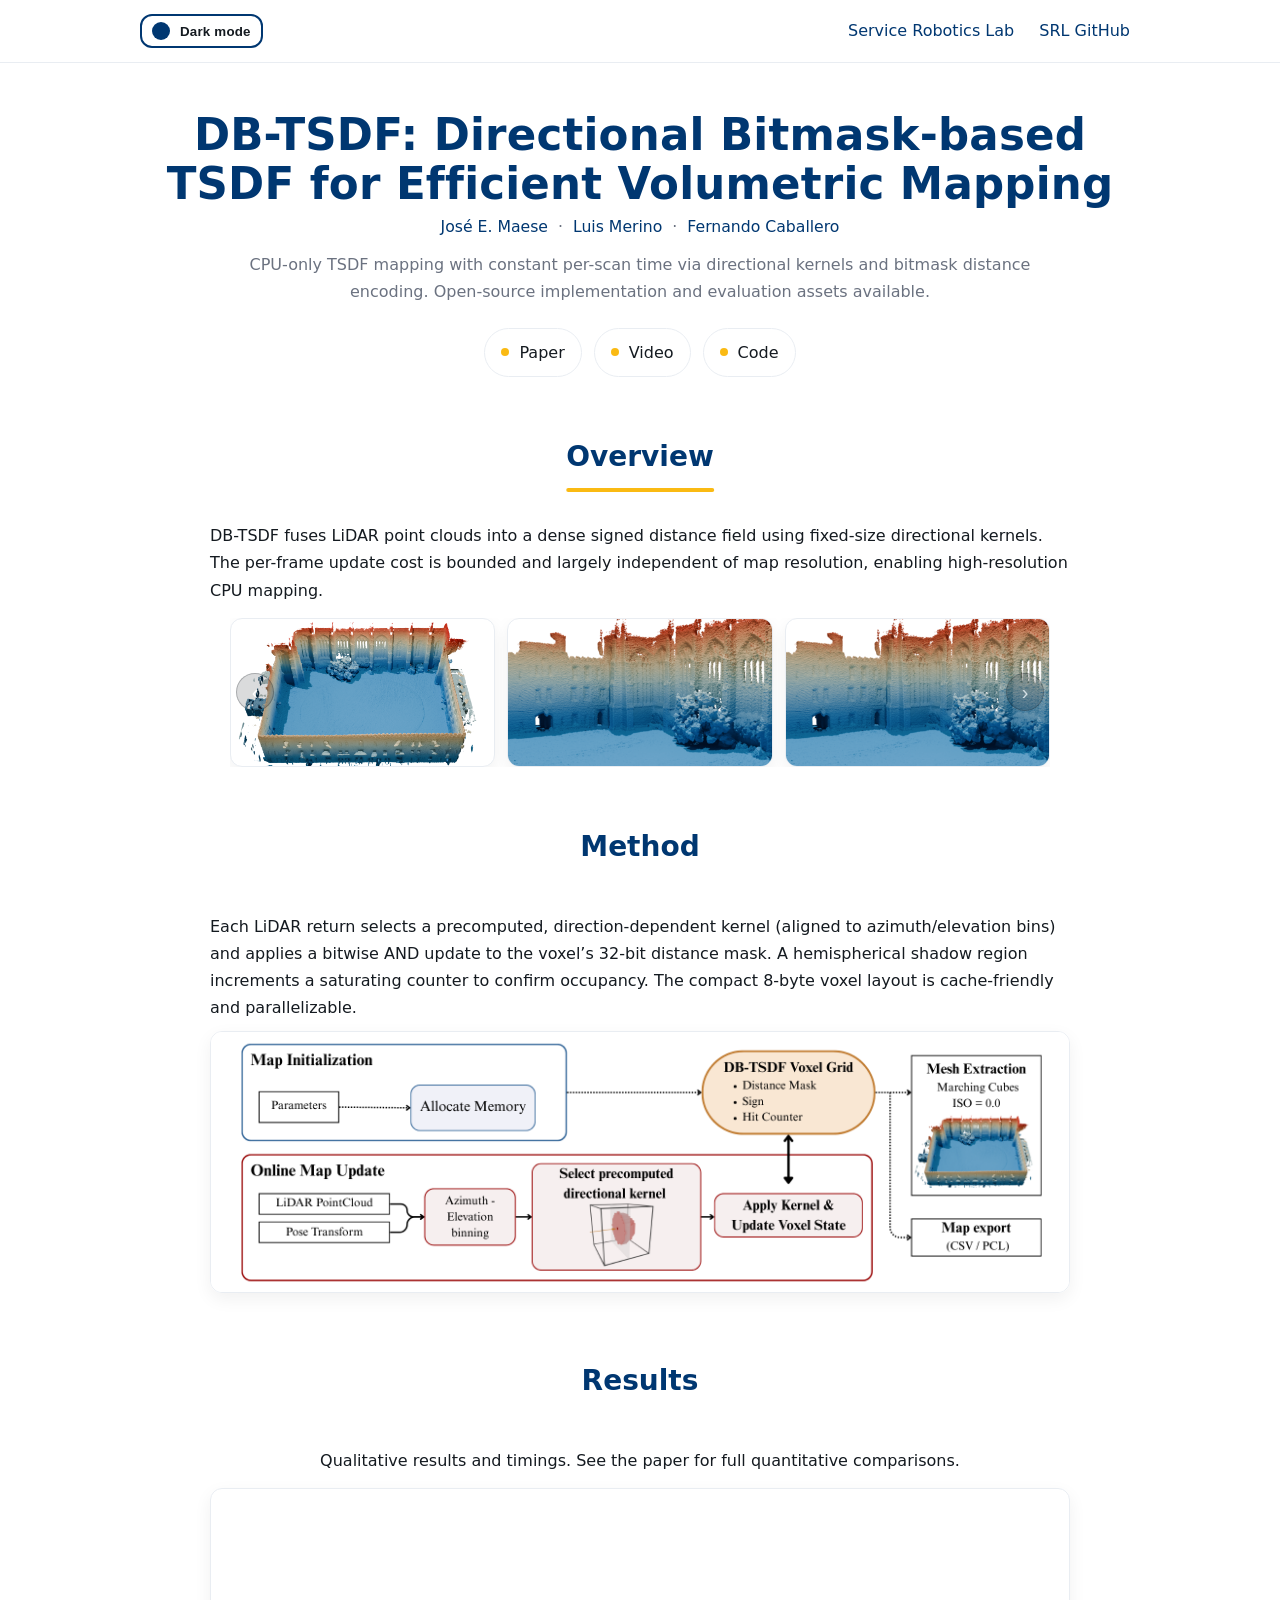
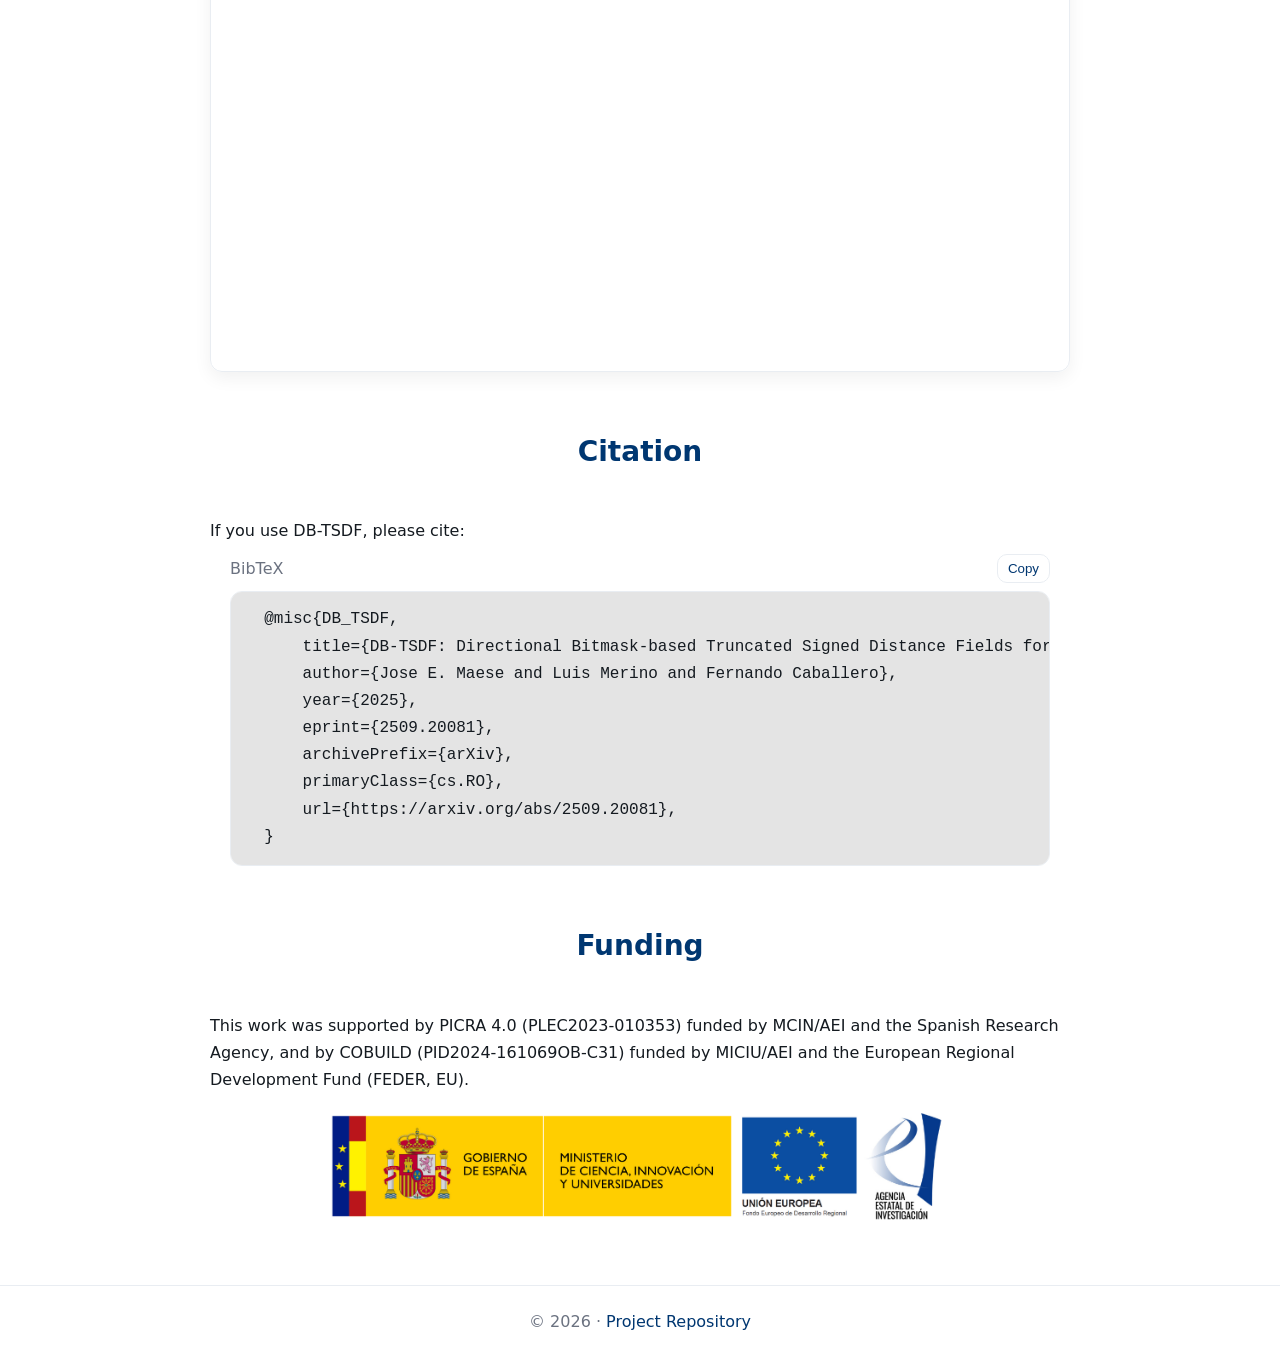
==== docs/index.html @ 7062aa35 "Add DB-TSDF project page" ====
<!DOCTYPE html>
<html lang="en">
<head>
<meta charset="UTF-8" />
<meta name="viewport" content="width=device-width, initial-scale=1" />
<title>DB-TSDF · Directional Bitmask TSDF</title>

<meta name="description" content="DB-TSDF: Directional Bitmask-based Truncated Signed Distance Fields for efficient volumetric mapping on CPU." />
<meta property="og:title" content="DB-TSDF · Directional Bitmask TSDF" />
<meta property="og:description" content="Efficient CPU volumetric mapping with constant per-scan time and state-of-the-art reconstruction quality." />
<meta property="og:type" content="website" />
<meta name="color-scheme" content="light dark" />

<style>
/* ===== Brand palette (Universidad Pablo de Olavide) ===== */
:root{
  --bg:#ffffff; --fg:#141a20; --muted:#6b7280;
  --brand:#003771;           /* blue */
  --accent:#faba13;          /* yellow */
  --ruler:#faba13;           /* light mode: ruler = yellow */
  --ruler-dark:#77b1ff;      /* dark mode: ruler = light blue */
  --authors-dark:#ffe58a;    /* dark mode: lighter yellow for authors */
  --border:#e9edf2; --shadow:0 6px 18px rgba(0,0,0,.06);
  --link:var(--brand); --link-hover:var(--accent);
  --content-max: 1040px;
}

/* Auto dark if no manual override */
@media (prefers-color-scheme: dark){
  :root:not([data-theme]){
    --bg:#0b0f14; --fg:#e6edf3; --muted:#9aa4b2;
    --border:#263142; --shadow:0 6px 18px rgba(0,0,0,.35);
    --link:#77b1ff; --link-hover:var(--accent);
    --ruler: var(--ruler-dark); /* invert: ruler becomes blue */
  }
  :root:not([data-theme]) .hero h1,
  :root:not([data-theme]) .section h2{ color: var(--accent); } /* titles yellow */
  :root:not([data-theme]) .authors{ color: var(--authors-dark); } /* authors lighter yellow */
}

/* Manual overrides force dark */
:root[data-theme="dark"]{
  --bg:#0b0f14; --fg:#e6edf3; --muted:#9aa4b2;
  --border:#263142; --shadow:0 6px 18px rgba(0,0,0,.35);
  --link:#77b1ff; --link-hover:var(--accent);
  --ruler: var(--ruler-dark);
}
:root[data-theme="dark"] .hero h1,
:root[data-theme="dark"] .section h2{ color: var(--accent); } /* titles yellow */
:root[data-theme="dark"] .authors{ color: var(--authors-dark); } /* authors lighter yellow */

html,body,.site-header,.btn,.footer,.nav a{
  transition: background-color .28s ease, color .28s ease, border-color .28s ease, box-shadow .28s ease;
}

*{box-sizing:border-box}
html,body{height:100%}
body{
  margin:0;
  font:16px/1.7 ui-sans-serif,system-ui,-apple-system,"Segoe UI",Roboto,Ubuntu,"Helvetica Neue",Arial,"Noto Sans";
  background:var(--bg); color:var(--fg);
}

/* ===== Header / Nav ===== */
.site-header{
  position:sticky; top:0; z-index:50;
  background:color-mix(in oklab, var(--bg) 85%, transparent);
  border-bottom:1px solid var(--border);
  backdrop-filter:saturate(150%) blur(6px);
}
.nav{
  max-width:var(--content-max); margin:0 auto; padding:14px 20px;
  display:flex; align-items:center; justify-content:space-between; gap:12px;
}
.brand.toggle{
  display:flex; align-items:center; gap:10px;
  color:var(--fg); cursor:pointer; user-select:none;
  padding:6px 10px; border-radius:12px;
  background:#fff; border:2px solid var(--brand);
}
.brand.toggle .logo{ width:18px; height:18px; border-radius:50%; background:var(--brand); }
.brand.toggle .title{ font-weight:700; letter-spacing:.2px; }
:root[data-theme="dark"] .brand.toggle{ background:#000; border-color:var(--accent); color:#fff; }
:root[data-theme="dark"] .brand.toggle .logo{ background:var(--accent); }
@media (prefers-color-scheme: dark){
  :root:not([data-theme]) .brand.toggle{ background:#000; border-color:var(--accent); color:#fff; }
  :root:not([data-theme]) .brand.toggle .logo{ background:var(--accent); }
}
.nav a{
  color:var(--link); text-decoration:none; padding:8px 10px; border-radius:10px;
  text-underline-offset:3px;
}
.nav a:hover{ background:rgba(0,55,113,.06); color:var(--link-hover); }

/* ===== Hero ===== */
.hero{
  max-width:var(--content-max); margin:48px auto 8px; padding:0 20px; text-align:center;
}
.hero h1{
  margin:6px 0 6px; font-size:clamp(28px,3.4vw,44px);
  line-height:1.12; letter-spacing:.2px; color:var(--brand);
}
.authors{
  margin:0 auto 10px; color:var(--muted); font-size:0.98rem;
  display:flex; gap:10px; justify-content:center; flex-wrap:wrap;
}
.authors a {
  color: var(--link);
  text-decoration: none;
}
/* Ensure authors go yellow in dark (even as links) */
:root[data-theme="dark"] .authors a { color: var(--authors-dark) !important; }
@media (prefers-color-scheme: dark) {
  :root:not([data-theme]) .authors a { color: var(--authors-dark) !important; }
}
.authors a:hover{ color:var(--link-hover); text-decoration:underline; }

.hero .lead{ color:var(--muted); margin:10px auto 0; max-width:820px; }

/* Quick external links */
.quick-links{
  margin-top:22px; display:flex; flex-wrap:wrap; gap:12px;
  justify-content:center; align-items:center;
}
.btn{
  display:inline-flex; align-items:center; gap:10px;
  border:1px solid var(--border); color:var(--fg); text-decoration:none;
  padding:10px 16px; border-radius:999px; background:transparent;
}
.btn:hover{ transform:translateY(-1px); box-shadow:0 10px 24px rgba(0,0,0,.10); border-color:rgba(0,55,113,.25); }
.btn .dot{ width:8px; height:8px; border-radius:50%; background:var(--accent); }

/* ===== Sections / Wide dynamic ruler ===== */
.section{ max-width:var(--content-max); margin:56px auto; }
.section header{ text-align:center; margin-bottom:18px; }
.section h2{
  --underline:0%;
  font-size:clamp(20px,2.2vw,28px); margin:0 0 24px; color:var(--brand);
  position:relative; display:inline-block;
}
.section h2::after{
  content:""; position:absolute; left:50%; transform:translateX(-50%);
  bottom:-12px; height:4px; width:var(--underline);
  max-width:50vw;                 /* grow up to 50% page width */
  background:var(--ruler);        /* switches with theme */
  border-radius:4px; transition:width .7s ease;
}
.section.in-view h2{ --underline:100%; }

/* Clean content */
.section .content{ margin:0 auto; max-width:900px; color:var(--fg); padding:0 20px; }
.section p{ margin:0 0 10px 0; }

/* ===== Auto-advancing gallery with arrows ===== */
.gallery{ --gap:12px; max-width:900px; margin:14px auto 0; padding:0 20px; }
.gallery-viewport{ overflow:hidden; position:relative; width:100%; }
.gallery-track{ display:flex; gap:var(--gap); will-change:transform; }
.gallery-item{
  flex:0 0 calc((100% - 2*var(--gap)) / 3);
  border:1px solid var(--border);
  border-radius:12px;
  overflow:hidden;
  box-shadow:var(--shadow);
  background:var(--bg);
  aspect-ratio: 16/9; 
}
.gallery-item img{
  width:100%;
  height:100%;
  display:block;
  object-fit:cover;    
}

/* Arrows */
.gallery-arrow{
  position:absolute; top:50%; transform:translateY(-50%);
  width:38px; height:38px; border-radius:50%;
  display:grid; place-items:center; font-size:20px;
  color:#fff; border:1px solid color-mix(in oklab, var(--fg) 40%, transparent);
  background: color-mix(in oklab, var(--fg) 22%, transparent);
  cursor:pointer; user-select:none; opacity:.7;
}
.gallery-arrow:hover{ opacity:1; }
.gallery-arrow.left{ left:6px; }
.gallery-arrow.right{ right:6px; }

/* Video embed */
.video{
  position:relative; width:100%; max-width:900px; margin:14px auto 0;
  aspect-ratio:16/9; border-radius:12px; overflow:hidden; box-shadow:var(--shadow);
  border:1px solid var(--border);
}
.video iframe{ position:absolute; inset:0; width:100%; height:100%; border:0; }

/* Two-column layout (optional) */
.grid{ display:grid; gap:16px; grid-template-columns:repeat(12,1fr); padding:0 20px; }
@media(min-width:860px){ .span-6{ grid-column:span 6; } }
.block{ grid-column:span 12; }
.block h3{ margin:.2rem 0 .4rem; font-size:1.05rem; color:var(--brand); }

/* Code sample + copy */
pre{ background:color-mix(in oklab, var(--bg) 92%, #000 8%); color:var(--fg);
     border:1px solid var(--border); border-radius:12px; padding:14px; overflow:auto; margin:8px 20px 0; }
.copy{
  border:1px solid var(--border); background:transparent; color:var(--link);
  border-radius:10px; padding:6px 10px; cursor:pointer;
}
.copy:hover{ background: rgba(250,186,19,.12); color: var(--brand); }

/* Funding logos row */
.funders{
  display:flex; gap:18px; flex-wrap:wrap; justify-content:center; align-items:center;
  padding: 6px 20px 0;
}
.funders img{
  max-height:120px;      
  height:auto;         
  object-fit:contain;
}
:root[data-theme="dark"] .funders img{
  filter: brightness(0.95) contrast(1.05);
}

/* Footer */
.footer{
  margin-top:56px; padding:22px 20px; border-top:1px solid var(--border);
  color:var(--muted); text-align:center;
}
.footer a{ color:var(--link); text-decoration:none; }
.footer a:hover{ color:var(--link-hover); text-decoration:underline; }

/* Links */
a{ color:var(--link); } a:hover{ color:var(--link-hover); }
</style>
</head>
<body>

<header class="site-header">
  <nav class="nav">
    <!-- Theme toggle -->
    <button class="brand toggle" id="theme-switch" type="button" title="Toggle theme">
      <span class="logo" aria-hidden="true"></span>
      <span class="title" id="theme-label">Dark mode</span>
    </button>
    <div>
      <a href="https://robotics.upo.es/" target="_blank" rel="noopener">Service Robotics Lab</a>
      <a href="https://github.com/robotics-upo" target="_blank" rel="noopener">SRL GitHub</a>
    </div>
  </nav>
</header>

<main>
  <!-- ===== Hero ===== -->
  <section class="hero" id="overview">
    <h1>DB-TSDF: Directional Bitmask-based TSDF for Efficient Volumetric Mapping</h1>

    <!-- Authors under title -->
    <div class="authors">
      <a href="https://scholar.google.com/citations?user=_csNaiYAAAAJ" target="_blank" rel="noopener">José E. Maese</a>
      <span>·</span>
      <a href="https://scholar.google.com/citations?user=BNdMkI8AAAAJ" target="_blank" rel="noopener">Luis Merino</a>
      <span>·</span>
      <a href="https://scholar.google.es/citations?user=nb2teTwAAAAJ&hl=es" target="_blank" rel="noopener">Fernando Caballero</a>
    </div>

    <p class="lead">
      CPU-only TSDF mapping with constant per-scan time via directional kernels and bitmask distance encoding.
      Open-source implementation and evaluation assets available.
    </p>

    <!-- External quick links -->
    <div class="quick-links">
      <a class="btn" href="https://arxiv.org/abs/2509.20081" target="_blank" rel="noopener">
        <span class="dot"></span>Paper
      </a>
      <a class="btn" href="https://www.youtube.com/watch?v=P4Hx4bD1OmM" target="_blank" rel="noopener">
        <span class="dot"></span>Video
      </a>
      <a class="btn" href="https://github.com/robotics-upo/DB-TSDF" target="_blank" rel="noopener">
        <span class="dot"></span>Code
      </a>
    </div>
  </section>

  <!-- ===== Overview / Example Gallery ===== -->
  <section class="section" id="overview-gallery">
    <header><h2>Overview</h2></header>
    <div class="content">
      <p>DB-TSDF fuses LiDAR point clouds into a dense signed distance field using fixed-size directional kernels. The per-frame update cost is bounded and largely independent of map resolution, enabling high-resolution CPU mapping.</p>

      <div class="gallery">
        <div class="gallery-viewport" id="g-viewport">
          <div class="gallery-track" id="g-track">
            <!-- 3 visible -->
            <div class="gallery-item"><img src="media/college_tittle.png" alt="Reconstruction overview"></div>
            <div class="gallery-item"><img src="media/comparativa_ds_1.png" alt="Directional kernel concept"></div>
            <div class="gallery-item"><img src="media/comparativa_ds_1.png" alt="Mesh close-up"></div>
            <!-- 3 initially hidden -->
            <div class="gallery-item"><img src="media/mai_city_detail2.png" alt="Runtime vs resolution"></div>
            <div class="gallery-item"><img src="media/mai_city_detail3.png" alt="Mai City detail"></div>
            <div class="gallery-item"><img src="media/college_tittle.png" alt="Reconstruction overview"></div>
            <div class="gallery-item"><img src="media/comparativa_ds_1.png" alt="Directional kernel concept"></div>
            <div class="gallery-item"><img src="media/comparativa_ds_1.png" alt="Mesh close-up"></div>
          </div>

          <!-- arrows -->
          <button class="gallery-arrow left"  id="g-prev" aria-label="Previous">‹</button>
          <button class="gallery-arrow right" id="g-next" aria-label="Next">›</button>
        </div>
      </div>
    </div>
  </section>

  <!-- ===== Method Sketch ===== -->
  <section class="section" id="method">
    <header><h2>Method</h2></header>
    <div class="content">
      <p>Each LiDAR return selects a precomputed, direction-dependent kernel (aligned to azimuth/elevation bins) and applies a bitwise AND update to the voxel’s 32-bit distance mask. A hemispherical shadow region increments a saturating counter to confirm occupancy. The compact 8-byte voxel layout is cache-friendly and parallelizable.</p>
      <p style="text-align:center;margin-top:8px;">
        <img src="media/diagram.png" alt="DB-TSDF pipeline" style="max-width:100%;border:1px solid var(--border);border-radius:12px;box-shadow:var(--shadow);" />
      </p>
    </div>
  </section>

  <!-- ===== Results (single embedded video) ===== -->
  <section class="section" id="results">
    <header><h2>Results</h2></header>
    <div class="content" style="text-align:center">
      <p>Qualitative results and timings. See the paper for full quantitative comparisons.</p>
      <div class="video">
        <iframe
          src="https://www.youtube.com/embed/P4Hx4bD1OmM"
          title="DB-TSDF Overview"
          allow="accelerometer; autoplay; clipboard-write; encrypted-media; gyroscope; picture-in-picture; web-share"
          allowfullscreen></iframe>
      </div>
    </div>
  </section>

  <!-- ===== Citation with Copy ===== -->
  <section class="section" id="citation">
    <header><h2>Citation</h2></header>
    <div class="content">
      <p>If you use DB-TSDF, please cite:</p>
      <div class="block-head" style="display:flex;align-items:center;justify-content:space-between;gap:10px;margin:6px 20px 0;">
        <div class="label" style="color:var(--muted);">BibTeX</div>
        <button class="copy" id="copy-cite">Copy</button>
      </div>
<pre id="bibtex">
  @misc{DB_TSDF,
      title={DB-TSDF: Directional Bitmask-based Truncated Signed Distance Fields for Efficient Volumetric Mapping}, 
      author={Jose E. Maese and Luis Merino and Fernando Caballero},
      year={2025},
      eprint={2509.20081},
      archivePrefix={arXiv},
      primaryClass={cs.RO},
      url={https://arxiv.org/abs/2509.20081}, 
  }
</pre>
    </div>
  </section>

  <!-- ===== Funding (logos at the very end) ===== -->
  <section class="section" id="funding">
    <header><h2>Funding</h2></header>
    <div class="content">
      <p>This work was supported by PICRA&nbsp;4.0 (PLEC2023-010353) funded by MCIN/AEI and the Spanish Research Agency, and by COBUILD (PID2024-161069OB-C31) funded by MICIU/AEI and the European Regional Development Fund (FEDER, EU).</p>
      <div class="funders" style="margin-top:10px;">
        <img src="media/fondos_proyectos.png" alt="Logos">
      </div>
    </div>
  </section>
</main>

<footer class="footer">
  © <span id="year"></span> · <a href="https://github.com/robotics-upo/DB-TSDF" target="_blank" rel="noopener">Project Repository</a>
</footer>

<script>
  // Year
  document.getElementById('year').textContent = new Date().getFullYear();

  // Apply saved theme on load and set initial label
  (function(){
    const root = document.documentElement;
    const key  = 'mm-theme';
    const saved = localStorage.getItem(key);
    if (saved === 'light' || saved === 'dark') root.setAttribute('data-theme', saved);
    const label = document.getElementById('theme-label');
    const cur = root.getAttribute('data-theme');
    label.textContent = (cur === 'dark') ? 'Light mode' : 'Dark mode';
  })();

  // Animate section ruler grow/shrink near both top and bottom edges
  (function(){
    const SEGURO_TOP = 0.15, SEGURO_BOTTOM = 0.85;
    const secs = Array.from(document.querySelectorAll('.section'));
    function update(){
      const vh = window.innerHeight || 1;
      secs.forEach(sec=>{
        const h2 = sec.querySelector('h2');
        if(!h2) return;
        const r = h2.getBoundingClientRect();
        const centro = r.top + r.height/2;
        const frac = centro / vh;
        const dentro = frac > SEGURO_TOP && frac < SEGURO_BOTTOM;
        sec.classList.toggle('in-view', dentro);
      });
    }
    update();
    window.addEventListener('scroll', update, {passive:true});
    window.addEventListener('resize', update);
  })();

  // Theme toggle
  (function(){
    const btn = document.getElementById('theme-switch');
    const label = document.getElementById('theme-label');
    const root = document.documentElement;
    const key  = 'mm-theme';
    btn?.addEventListener('click', (e)=>{
      e.preventDefault();
      const cur  = root.getAttribute('data-theme');
      const next = (cur === 'dark') ? 'light' : 'dark';
      root.setAttribute('data-theme', next);
      localStorage.setItem(key, next);
      label.textContent = (next === 'dark') ? 'Light mode' : 'Dark mode';
    });
  })();

  // Auto-advancing gallery with manual arrows
(function(){
  const viewport = document.getElementById('g-viewport');
  const track    = document.getElementById('g-track');
  const prevBtn  = document.getElementById('g-prev');
  const nextBtn  = document.getElementById('g-next');

  let step = 0;

  function getGapPx(){
    const cs = getComputedStyle(track);
    const g  = parseFloat(cs.gap || cs.columnGap || '0');
    return isNaN(g) ? 0 : g;
  }

  function recalc(){
    const first = track.querySelector('.gallery-item');
    if(!first) return;
    const itemWidth = first.getBoundingClientRect().width; // ancho real de UNA tarjeta
    const gapPx     = getGapPx();                           // gap real de flex
    step = itemWidth + gapPx;                               // un solo ítem por salto
  }

  function advance(dir = 1){ // dir>0 = izquierda, dir<0 = derecha
    track.style.transition = 'transform 600ms ease';
    track.style.transform  = `translateX(${dir > 0 ? -step : step}px)`;
    const onEnd = ()=>{
      track.removeEventListener('transitionend', onEnd);
      if(dir > 0){
        track.appendChild(track.firstElementChild); // mueve 1 al final
      }else{
        track.insertBefore(track.lastElementChild, track.firstElementChild); // mueve 1 al principio
      }
      track.style.transition = 'none';
      track.style.transform  = 'translateX(0)';
      void track.offsetWidth; // reflow
    };
    track.addEventListener('transitionend', onEnd);
  }

  // init + resize
  recalc();
  window.addEventListener('resize', recalc);

  // auto: cada 5s hacia la izquierda, 1 item
  let timer = setInterval(()=>advance(1), 5000);

  // controles manuales (izq/dcha) y reinicio del auto
  nextBtn.addEventListener('click', ()=>{ clearInterval(timer); advance(1);  timer = setInterval(()=>advance(1), 5000); });
  prevBtn.addEventListener('click', ()=>{ clearInterval(timer); advance(-1); timer = setInterval(()=>advance(1), 5000); });

  // pausa al pasar el ratón
  viewport.addEventListener('mouseenter', ()=> clearInterval(timer));
  viewport.addEventListener('mouseleave', ()=> { timer = setInterval(()=>advance(1), 5000); });
})();

  // Copy citation
  (function(){
    const btn = document.getElementById('copy-cite');
    const pre = document.getElementById('bibtex');
    btn?.addEventListener('click', async ()=>{
      const text = pre.textContent;
      try{
        await navigator.clipboard.writeText(text);
        const old = btn.textContent;
        btn.textContent = 'Copied';
        setTimeout(()=>btn.textContent=old, 1400);
      }catch(e){
        alert('Clipboard copy failed. Please copy manually.');
      }
    });
  })();
</script>

</body>
</html>
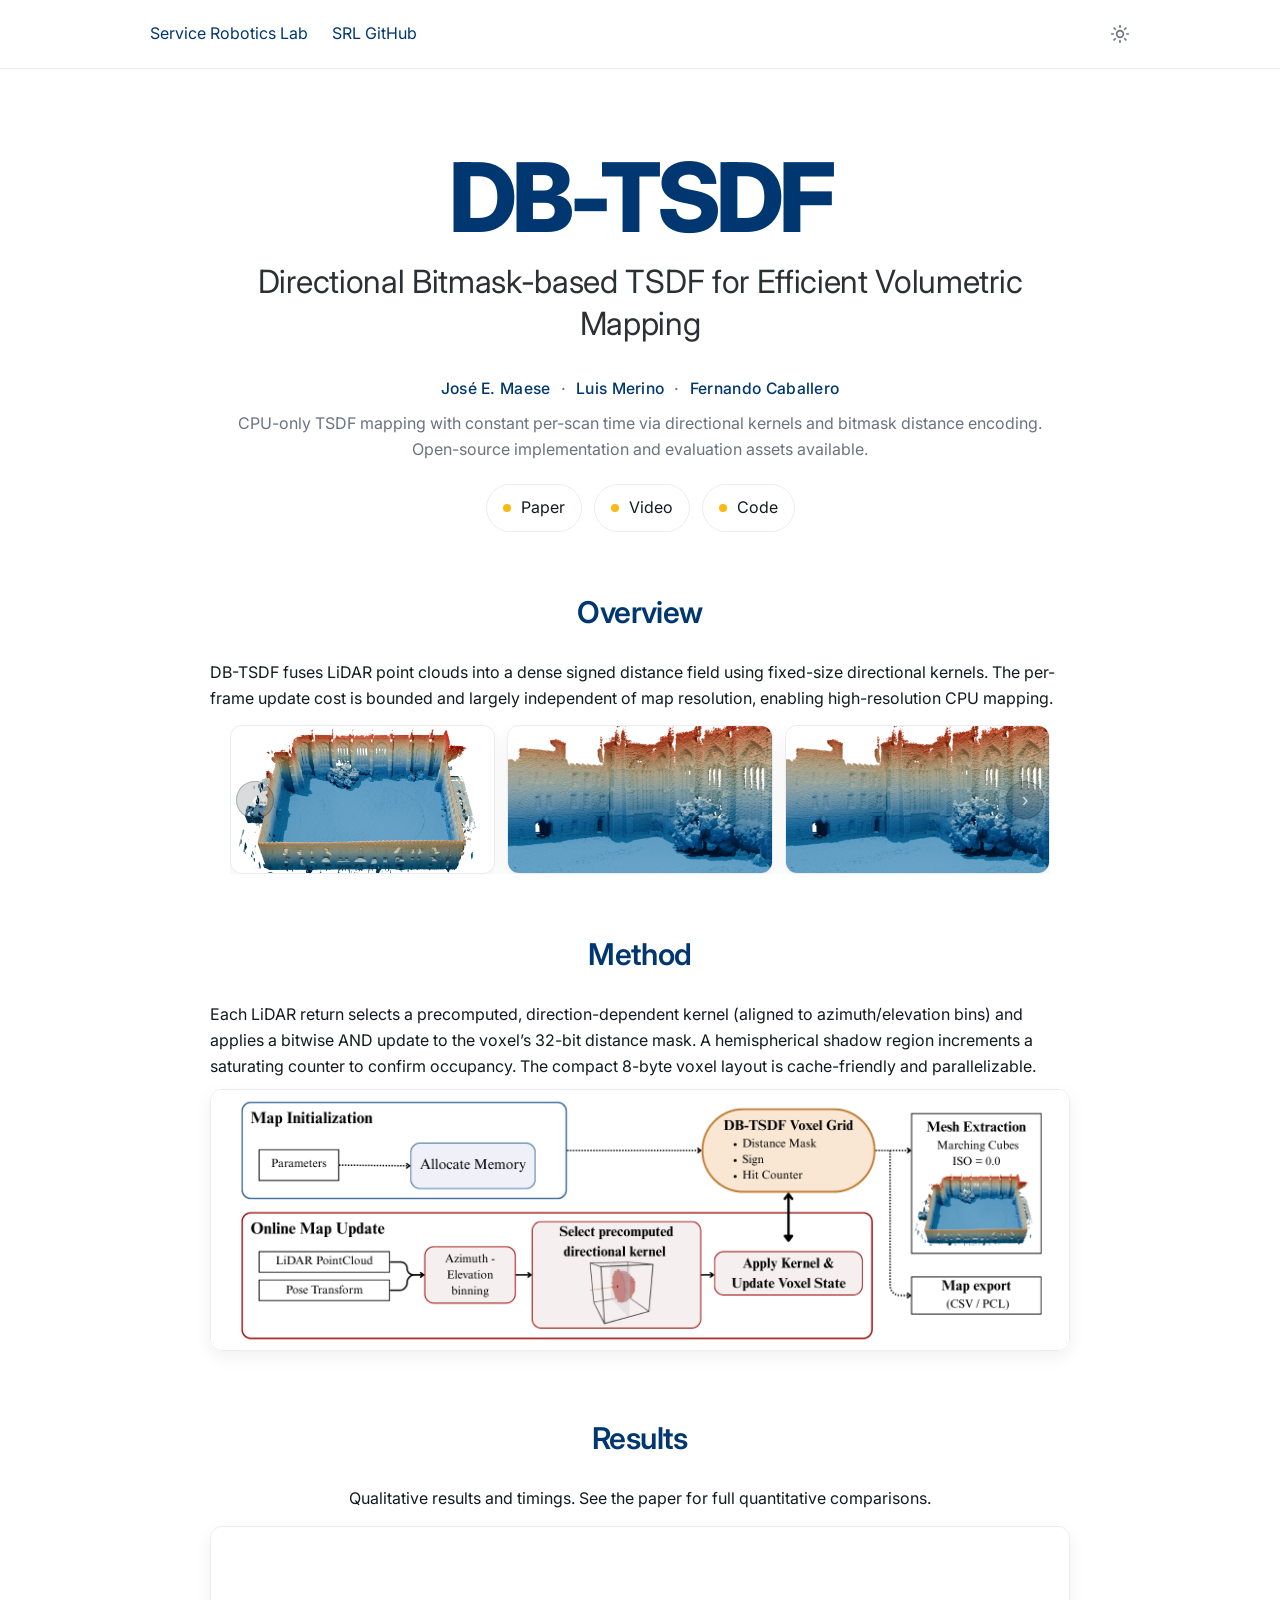
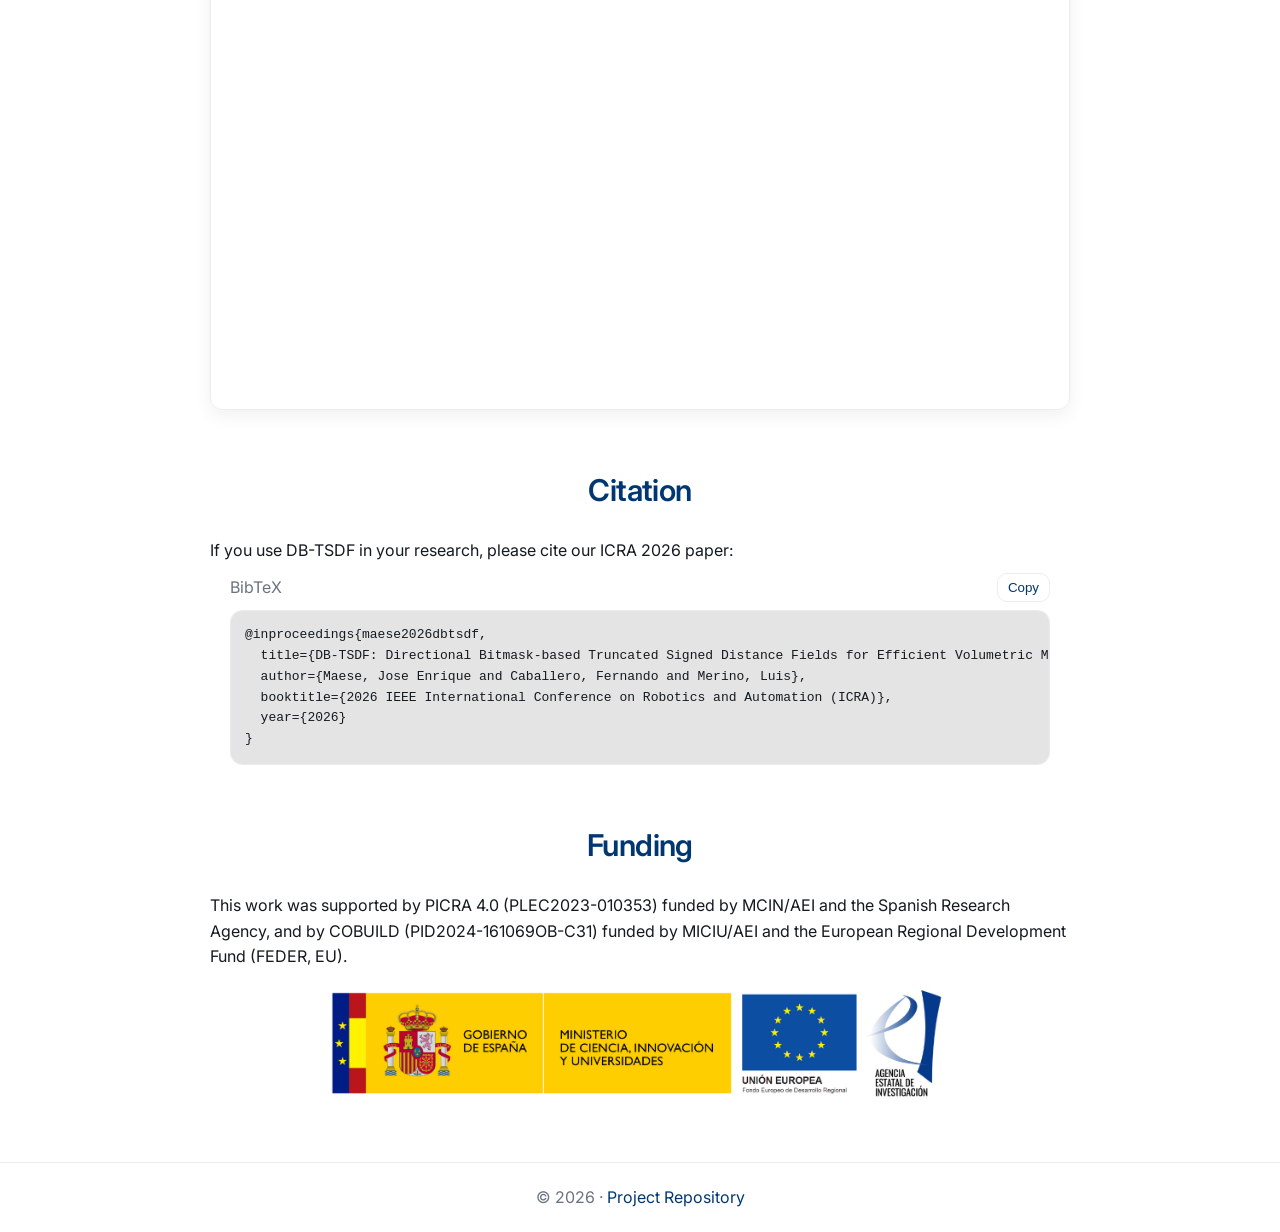
==== commit 1bf10c2b: "Update: GitHub Pages & README" ====
--- a/docs/index.html
+++ b/docs/index.html
@@ -1,506 +1,836 @@
 <!DOCTYPE html>
 <html lang="en">
+
 <head>
-<meta charset="UTF-8" />
-<meta name="viewport" content="width=device-width, initial-scale=1" />
-<title>DB-TSDF · Directional Bitmask TSDF</title>
-
-<meta name="description" content="DB-TSDF: Directional Bitmask-based Truncated Signed Distance Fields for efficient volumetric mapping on CPU." />
-<meta property="og:title" content="DB-TSDF · Directional Bitmask TSDF" />
-<meta property="og:description" content="Efficient CPU volumetric mapping with constant per-scan time and state-of-the-art reconstruction quality." />
-<meta property="og:type" content="website" />
-<meta name="color-scheme" content="light dark" />
-
-<style>
-/* ===== Brand palette (Universidad Pablo de Olavide) ===== */
-:root{
-  --bg:#ffffff; --fg:#141a20; --muted:#6b7280;
-  --brand:#003771;           /* blue */
-  --accent:#faba13;          /* yellow */
-  --ruler:#faba13;           /* light mode: ruler = yellow */
-  --ruler-dark:#77b1ff;      /* dark mode: ruler = light blue */
-  --authors-dark:#ffe58a;    /* dark mode: lighter yellow for authors */
-  --border:#e9edf2; --shadow:0 6px 18px rgba(0,0,0,.06);
-  --link:var(--brand); --link-hover:var(--accent);
-  --content-max: 1040px;
-}
-
-/* Auto dark if no manual override */
-@media (prefers-color-scheme: dark){
-  :root:not([data-theme]){
-    --bg:#0b0f14; --fg:#e6edf3; --muted:#9aa4b2;
-    --border:#263142; --shadow:0 6px 18px rgba(0,0,0,.35);
-    --link:#77b1ff; --link-hover:var(--accent);
-    --ruler: var(--ruler-dark); /* invert: ruler becomes blue */
-  }
-  :root:not([data-theme]) .hero h1,
-  :root:not([data-theme]) .section h2{ color: var(--accent); } /* titles yellow */
-  :root:not([data-theme]) .authors{ color: var(--authors-dark); } /* authors lighter yellow */
-}
-
-/* Manual overrides force dark */
-:root[data-theme="dark"]{
-  --bg:#0b0f14; --fg:#e6edf3; --muted:#9aa4b2;
-  --border:#263142; --shadow:0 6px 18px rgba(0,0,0,.35);
-  --link:#77b1ff; --link-hover:var(--accent);
-  --ruler: var(--ruler-dark);
-}
-:root[data-theme="dark"] .hero h1,
-:root[data-theme="dark"] .section h2{ color: var(--accent); } /* titles yellow */
-:root[data-theme="dark"] .authors{ color: var(--authors-dark); } /* authors lighter yellow */
-
-html,body,.site-header,.btn,.footer,.nav a{
-  transition: background-color .28s ease, color .28s ease, border-color .28s ease, box-shadow .28s ease;
-}
-
-*{box-sizing:border-box}
-html,body{height:100%}
-body{
-  margin:0;
-  font:16px/1.7 ui-sans-serif,system-ui,-apple-system,"Segoe UI",Roboto,Ubuntu,"Helvetica Neue",Arial,"Noto Sans";
-  background:var(--bg); color:var(--fg);
-}
-
-/* ===== Header / Nav ===== */
-.site-header{
-  position:sticky; top:0; z-index:50;
-  background:color-mix(in oklab, var(--bg) 85%, transparent);
-  border-bottom:1px solid var(--border);
-  backdrop-filter:saturate(150%) blur(6px);
-}
-.nav{
-  max-width:var(--content-max); margin:0 auto; padding:14px 20px;
-  display:flex; align-items:center; justify-content:space-between; gap:12px;
-}
-.brand.toggle{
-  display:flex; align-items:center; gap:10px;
-  color:var(--fg); cursor:pointer; user-select:none;
-  padding:6px 10px; border-radius:12px;
-  background:#fff; border:2px solid var(--brand);
-}
-.brand.toggle .logo{ width:18px; height:18px; border-radius:50%; background:var(--brand); }
-.brand.toggle .title{ font-weight:700; letter-spacing:.2px; }
-:root[data-theme="dark"] .brand.toggle{ background:#000; border-color:var(--accent); color:#fff; }
-:root[data-theme="dark"] .brand.toggle .logo{ background:var(--accent); }
-@media (prefers-color-scheme: dark){
-  :root:not([data-theme]) .brand.toggle{ background:#000; border-color:var(--accent); color:#fff; }
-  :root:not([data-theme]) .brand.toggle .logo{ background:var(--accent); }
-}
-.nav a{
-  color:var(--link); text-decoration:none; padding:8px 10px; border-radius:10px;
-  text-underline-offset:3px;
-}
-.nav a:hover{ background:rgba(0,55,113,.06); color:var(--link-hover); }
-
-/* ===== Hero ===== */
-.hero{
-  max-width:var(--content-max); margin:48px auto 8px; padding:0 20px; text-align:center;
-}
-.hero h1{
-  margin:6px 0 6px; font-size:clamp(28px,3.4vw,44px);
-  line-height:1.12; letter-spacing:.2px; color:var(--brand);
-}
-.authors{
-  margin:0 auto 10px; color:var(--muted); font-size:0.98rem;
-  display:flex; gap:10px; justify-content:center; flex-wrap:wrap;
-}
-.authors a {
-  color: var(--link);
-  text-decoration: none;
-}
-/* Ensure authors go yellow in dark (even as links) */
-:root[data-theme="dark"] .authors a { color: var(--authors-dark) !important; }
-@media (prefers-color-scheme: dark) {
-  :root:not([data-theme]) .authors a { color: var(--authors-dark) !important; }
-}
-.authors a:hover{ color:var(--link-hover); text-decoration:underline; }
-
-.hero .lead{ color:var(--muted); margin:10px auto 0; max-width:820px; }
-
-/* Quick external links */
-.quick-links{
-  margin-top:22px; display:flex; flex-wrap:wrap; gap:12px;
-  justify-content:center; align-items:center;
-}
-.btn{
-  display:inline-flex; align-items:center; gap:10px;
-  border:1px solid var(--border); color:var(--fg); text-decoration:none;
-  padding:10px 16px; border-radius:999px; background:transparent;
-}
-.btn:hover{ transform:translateY(-1px); box-shadow:0 10px 24px rgba(0,0,0,.10); border-color:rgba(0,55,113,.25); }
-.btn .dot{ width:8px; height:8px; border-radius:50%; background:var(--accent); }
-
-/* ===== Sections / Wide dynamic ruler ===== */
-.section{ max-width:var(--content-max); margin:56px auto; }
-.section header{ text-align:center; margin-bottom:18px; }
-.section h2{
-  --underline:0%;
-  font-size:clamp(20px,2.2vw,28px); margin:0 0 24px; color:var(--brand);
-  position:relative; display:inline-block;
-}
-.section h2::after{
-  content:""; position:absolute; left:50%; transform:translateX(-50%);
-  bottom:-12px; height:4px; width:var(--underline);
-  max-width:50vw;                 /* grow up to 50% page width */
-  background:var(--ruler);        /* switches with theme */
-  border-radius:4px; transition:width .7s ease;
-}
-.section.in-view h2{ --underline:100%; }
-
-/* Clean content */
-.section .content{ margin:0 auto; max-width:900px; color:var(--fg); padding:0 20px; }
-.section p{ margin:0 0 10px 0; }
-
-/* ===== Auto-advancing gallery with arrows ===== */
-.gallery{ --gap:12px; max-width:900px; margin:14px auto 0; padding:0 20px; }
-.gallery-viewport{ overflow:hidden; position:relative; width:100%; }
-.gallery-track{ display:flex; gap:var(--gap); will-change:transform; }
-.gallery-item{
-  flex:0 0 calc((100% - 2*var(--gap)) / 3);
-  border:1px solid var(--border);
-  border-radius:12px;
-  overflow:hidden;
-  box-shadow:var(--shadow);
-  background:var(--bg);
-  aspect-ratio: 16/9; 
-}
-.gallery-item img{
-  width:100%;
-  height:100%;
-  display:block;
-  object-fit:cover;    
-}
-
-/* Arrows */
-.gallery-arrow{
-  position:absolute; top:50%; transform:translateY(-50%);
-  width:38px; height:38px; border-radius:50%;
-  display:grid; place-items:center; font-size:20px;
-  color:#fff; border:1px solid color-mix(in oklab, var(--fg) 40%, transparent);
-  background: color-mix(in oklab, var(--fg) 22%, transparent);
-  cursor:pointer; user-select:none; opacity:.7;
-}
-.gallery-arrow:hover{ opacity:1; }
-.gallery-arrow.left{ left:6px; }
-.gallery-arrow.right{ right:6px; }
-
-/* Video embed */
-.video{
-  position:relative; width:100%; max-width:900px; margin:14px auto 0;
-  aspect-ratio:16/9; border-radius:12px; overflow:hidden; box-shadow:var(--shadow);
-  border:1px solid var(--border);
-}
-.video iframe{ position:absolute; inset:0; width:100%; height:100%; border:0; }
-
-/* Two-column layout (optional) */
-.grid{ display:grid; gap:16px; grid-template-columns:repeat(12,1fr); padding:0 20px; }
-@media(min-width:860px){ .span-6{ grid-column:span 6; } }
-.block{ grid-column:span 12; }
-.block h3{ margin:.2rem 0 .4rem; font-size:1.05rem; color:var(--brand); }
-
-/* Code sample + copy */
-pre{ background:color-mix(in oklab, var(--bg) 92%, #000 8%); color:var(--fg);
-     border:1px solid var(--border); border-radius:12px; padding:14px; overflow:auto; margin:8px 20px 0; }
-.copy{
-  border:1px solid var(--border); background:transparent; color:var(--link);
-  border-radius:10px; padding:6px 10px; cursor:pointer;
-}
-.copy:hover{ background: rgba(250,186,19,.12); color: var(--brand); }
-
-/* Funding logos row */
-.funders{
-  display:flex; gap:18px; flex-wrap:wrap; justify-content:center; align-items:center;
-  padding: 6px 20px 0;
-}
-.funders img{
-  max-height:120px;      
-  height:auto;         
-  object-fit:contain;
-}
-:root[data-theme="dark"] .funders img{
-  filter: brightness(0.95) contrast(1.05);
-}
-
-/* Footer */
-.footer{
-  margin-top:56px; padding:22px 20px; border-top:1px solid var(--border);
-  color:var(--muted); text-align:center;
-}
-.footer a{ color:var(--link); text-decoration:none; }
-.footer a:hover{ color:var(--link-hover); text-decoration:underline; }
-
-/* Links */
-a{ color:var(--link); } a:hover{ color:var(--link-hover); }
-</style>
+  <meta charset="UTF-8" />
+  <meta name="viewport" content="width=device-width, initial-scale=1" />
+  <title>DB-TSDF · Directional Bitmask TSDF</title>
+
+  <meta name="description"
+    content="DB-TSDF: Directional Bitmask-based Truncated Signed Distance Fields for efficient volumetric mapping on CPU." />
+  <meta property="og:title" content="DB-TSDF · Directional Bitmask TSDF" />
+  <meta property="og:description"
+    content="Efficient CPU volumetric mapping with constant per-scan time and state-of-the-art reconstruction quality." />
+  <meta property="og:type" content="website" />
+  <meta name="color-scheme" content="light dark" />
+
+  <!-- Google Fonts: Inter -->
+  <link rel="preconnect" href="https://fonts.googleapis.com">
+  <link rel="preconnect" href="https://fonts.gstatic.com" crossorigin>
+  <link href="https://fonts.googleapis.com/css2?family=Inter:wght@400;500;600&display=swap" rel="stylesheet">
+
+  <!-- Minimalist Favicon (Blue Cube) -->
+  <link rel="icon" type="image/svg+xml"
+    href="data:image/svg+xml,%3Csvg xmlns='http://www.w3.org/2000/svg' viewBox='0 0 32 32'%3E%3Crect x='6' y='6' width='20' height='20' rx='6' fill='%23003771' /%3E%3C/svg%3E">
+
+  <style>
+    /* ===== Brand palette (Universidad Pablo de Olavide) ===== */
+    :root {
+      --bg: #ffffff;
+      --fg: #141a20;
+      --muted: #6b7280;
+      --brand: #003771;
+      /* blue */
+      --accent: #faba13;
+      /* yellow */
+      --ruler: #faba13;
+      /* light mode: ruler = yellow */
+      --ruler-dark: #77b1ff;
+      /* dark mode: ruler = light blue */
+      --authors-dark: #ffe58a;
+      /* dark mode: lighter yellow for authors */
+      --border: #e9edf2;
+      --shadow: 0 6px 18px rgba(0, 0, 0, .06);
+      --link: var(--brand);
+      --link-hover: var(--accent);
+      --content-max: 1040px;
+    }
+
+    /* Smooth Scrolling */
+    html {
+      scroll-behavior: smooth;
+    }
+
+    /* Auto dark if no manual override */
+    @media (prefers-color-scheme: dark) {
+      :root:not([data-theme]) {
+        --bg: #0b0f14;
+        --fg: #f1f5f9;
+        --muted: #94a3b8;
+        --border: #1e293b;
+        --shadow: 0 4px 6px -1px rgba(0, 0, 0, 0.5);
+        --link: #60a5fa;
+        --link-hover: var(--accent);
+        --ruler: var(--ruler-dark);
+        /* titles yellow */
+      }
+
+      :root:not([data-theme]) .authors {
+        color: var(--authors-dark);
+      }
+
+      /* authors lighter yellow */
+    }
+
+    /* Manual overrides force dark */
+    :root[data-theme="dark"] {
+      --bg: #0b0f14;
+      --fg: #f1f5f9;
+      --muted: #94a3b8;
+      --border: #1e293b;
+      --shadow: 0 4px 6px -1px rgba(0, 0, 0, 0.5);
+      --link: #60a5fa;
+      --link-hover: var(--accent);
+      --ruler: var(--ruler-dark);
+    }
+
+    /* Remove yellow headers in dark mode for minimalism */
+    :root[data-theme="dark"] .hero h1,
+    :root[data-theme="dark"] .section h2 {
+      color: var(--fg);
+    }
+
+    /* Typography Update */
+    body {
+      margin: 0;
+      font-family: 'Inter', system-ui, -apple-system, sans-serif;
+      background: var(--bg);
+      color: var(--fg);
+      line-height: 1.6;
+      -webkit-font-smoothing: antialiased;
+    }
+
+    * {
+      box-sizing: border-box;
+    }
+
+    html,
+    body {
+      height: 100%;
+    }
+
+    /* Transitions */
+    body,
+    .site-header,
+    .btn,
+    .footer,
+    .nav a,
+    .theme-toggle {
+      transition: background-color .3s ease, color .3s ease, border-color .3s ease;
+    }
+
+    /* ===== Header / Nav ===== */
+    .site-header {
+      position: sticky;
+      top: 0;
+      z-index: 50;
+      background: color-mix(in oklab, var(--bg) 85%, transparent);
+      border-bottom: 1px solid var(--border);
+      backdrop-filter: saturate(150%) blur(6px);
+    }
+
+    .nav {
+      max-width: var(--content-max);
+      margin: 0 auto;
+      padding: 14px 20px;
+      display: flex;
+      align-items: center;
+      justify-content: space-between;
+      gap: 12px;
+    }
+
+    /* ===== Minimalist Theme Toggle ===== */
+    .theme-toggle {
+      background: transparent;
+      border: 1px solid transparent;
+      color: var(--muted);
+      width: 40px;
+      height: 40px;
+      border-radius: 50%;
+      display: grid;
+      place-items: center;
+      cursor: pointer;
+      padding: 0;
+    }
+
+    .theme-toggle:hover {
+      background: color-mix(in srgb, var(--fg), transparent 95%);
+      color: var(--fg);
+    }
+
+    .theme-toggle svg {
+      width: 20px;
+      height: 20px;
+      fill: none;
+      stroke: currentColor;
+      stroke-width: 2;
+      stroke-linecap: round;
+      stroke-linejoin: round;
+    }
+
+    .nav a {
+      color: var(--link);
+      text-decoration: none;
+      padding: 8px 10px;
+      border-radius: 10px;
+      text-underline-offset: 3px;
+    }
+
+    .nav a:hover {
+      background: rgba(0, 55, 113, .06);
+      color: var(--link-hover);
+    }
+
+    /* ===== Hero ===== */
+    .hero {
+      max-width: var(--content-max);
+      margin: 80px auto 40px;
+      padding: 0 20px;
+      text-align: center;
+    }
+
+    /* Badge above title */
+    .hero-badge {
+      display: inline-block;
+      padding: 6px 14px;
+      border-radius: 99px;
+      font-size: 0.8rem;
+      font-weight: 600;
+      text-transform: uppercase;
+      letter-spacing: 0.06em;
+      background: color-mix(in srgb, var(--brand), transparent 94%);
+      color: var(--brand);
+      margin-bottom: 24px;
+      border: 1px solid color-mix(in srgb, var(--brand), transparent 88%);
+    }
+
+    :root[data-theme="dark"] .hero-badge {
+      background: rgba(255, 255, 255, 0.05);
+      color: var(--accent);
+      border-color: rgba(255, 255, 255, 0.1);
+    }
+
+    .hero h1 {
+      margin: 0;
+      display: flex;
+      flex-direction: column;
+      align-items: center;
+      gap: 16px;
+    }
+
+    /* "Brand" Acronym styling: Ultra-clean, heavy, solid */
+    .hero h1 .brand-name {
+      font-size: clamp(48px, 9vw, 96px);
+      line-height: 1;
+      font-weight: 800;
+      letter-spacing: -0.05em;
+      /* Tight "Display" tracking */
+      color: var(--brand);
+    }
+
+    /* Full Descriptive Title: Light, breathable, refined */
+    .hero h1 .desc {
+      font-size: clamp(20px, 3vw, 32px);
+      line-height: 1.3;
+      font-weight: 400;
+      color: var(--fg);
+      opacity: 0.9;
+      max-width: 800px;
+      letter-spacing: -0.01em;
+    }
+
+    /* Dark mode: Pure white for elegance, no gradients */
+    :root[data-theme="dark"] .hero h1 .brand-name {
+      color: var(--fg);
+    }
+
+    .authors {
+      margin: 32px auto 0;
+      font-weight: 500;
+      letter-spacing: 0.02em;
+      color: var(--muted);
+      font-size: 0.98rem;
+      display: flex;
+      gap: 10px;
+      justify-content: center;
+      flex-wrap: wrap;
+    }
+
+    .authors a {
+      color: var(--link);
+      text-decoration: none;
+    }
+
+    /* Ensure authors go yellow in dark (even as links) */
+    :root[data-theme="dark"] .authors a {
+      color: var(--authors-dark) !important;
+    }
+
+    @media (prefers-color-scheme: dark) {
+      :root:not([data-theme]) .authors a {
+        color: var(--authors-dark) !important;
+      }
+    }
+
+    .authors a:hover {
+      color: var(--link-hover);
+      text-decoration: underline;
+    }
+
+    .hero .lead {
+      color: var(--muted);
+      margin: 10px auto 0;
+      max-width: 820px;
+    }
+
+    /* Quick external links */
+    .quick-links {
+      margin-top: 22px;
+      display: flex;
+      flex-wrap: wrap;
+      gap: 12px;
+      justify-content: center;
+      align-items: center;
+    }
+
+    .btn {
+      display: inline-flex;
+      align-items: center;
+      gap: 10px;
+      border: 1px solid var(--border);
+      color: var(--fg);
+      text-decoration: none;
+      padding: 10px 16px;
+      border-radius: 999px;
+      background: transparent;
+    }
+
+    .btn:hover {
+      transform: translateY(-1px);
+      box-shadow: 0 10px 24px rgba(0, 0, 0, .10);
+      border-color: rgba(0, 55, 113, .25);
+    }
+
+    .btn .dot {
+      width: 8px;
+      height: 8px;
+      border-radius: 50%;
+      background: var(--accent);
+    }
+
+    /* ===== Sections / Wide dynamic ruler ===== */
+    .section {
+      max-width: var(--content-max);
+      margin: 56px auto;
+    }
+
+    .section header {
+      text-align: center;
+      margin-bottom: 18px;
+    }
+
+    .section h2 {
+      font-size: clamp(22px, 2.5vw, 30px);
+      margin: 0 0 24px;
+      color: var(--brand);
+      font-weight: 600;
+      letter-spacing: -0.02em;
+    }
+
+    /* Minimalist: No ruler */
+    .section h2::after {
+      display: none;
+    }
+
+    .section.in-view h2 {
+      --underline: 100%;
+    }
+
+    /* Clean content */
+    .section .content {
+      margin: 0 auto;
+      max-width: 900px;
+      color: var(--fg);
+      padding: 0 20px;
+    }
+
+    .section p {
+      margin: 0 0 10px 0;
+    }
+
+    /* ===== Auto-advancing gallery with arrows ===== */
+    .gallery {
+      --gap: 12px;
+      max-width: 900px;
+      margin: 14px auto 0;
+      padding: 0 20px;
+    }
+
+    .gallery-viewport {
+      overflow: hidden;
+      position: relative;
+      width: 100%;
+    }
+
+    .gallery-track {
+      display: flex;
+      gap: var(--gap);
+      will-change: transform;
+    }
+
+    .gallery-item {
+      flex: 0 0 calc((100% - 2*var(--gap)) / 3);
+      border: 1px solid var(--border);
+      border-radius: 12px;
+      overflow: hidden;
+      box-shadow: var(--shadow);
+      background: var(--bg);
+      aspect-ratio: 16/9;
+    }
+
+    .gallery-item img {
+      width: 100%;
+      height: 100%;
+      display: block;
+      object-fit: cover;
+    }
+
+    /* Arrows */
+    .gallery-arrow {
+      position: absolute;
+      top: 50%;
+      transform: translateY(-50%);
+      width: 38px;
+      height: 38px;
+      border-radius: 50%;
+      display: grid;
+      place-items: center;
+      font-size: 20px;
+      color: #fff;
+      border: 1px solid color-mix(in oklab, var(--fg) 40%, transparent);
+      background: color-mix(in oklab, var(--fg) 22%, transparent);
+      cursor: pointer;
+      user-select: none;
+      opacity: .7;
+    }
+
+    .gallery-arrow:hover {
+      opacity: 1;
+    }
+
+    .gallery-arrow.left {
+      left: 6px;
+    }
+
+    .gallery-arrow.right {
+      right: 6px;
+    }
+
+    /* Video embed */
+    .video {
+      position: relative;
+      width: 100%;
+      max-width: 900px;
+      margin: 14px auto 0;
+      aspect-ratio: 16/9;
+      border-radius: 12px;
+      overflow: hidden;
+      box-shadow: var(--shadow);
+      border: 1px solid var(--border);
+    }
+
+    .video iframe {
+      position: absolute;
+      inset: 0;
+      width: 100%;
+      height: 100%;
+      border: 0;
+    }
+
+    /* Two-column layout (optional) */
+    .grid {
+      display: grid;
+      gap: 16px;
+      grid-template-columns: repeat(12, 1fr);
+      padding: 0 20px;
+    }
+
+    @media(min-width:860px) {
+      .span-6 {
+        grid-column: span 6;
+      }
+    }
+
+    .block {
+      grid-column: span 12;
+    }
+
+    .block h3 {
+      margin: .2rem 0 .4rem;
+      font-size: 1.05rem;
+      color: var(--brand);
+    }
+
+    /* Code sample + copy */
+    pre {
+      background: color-mix(in oklab, var(--bg) 92%, #000 8%);
+      color: var(--fg);
+      border: 1px solid var(--border);
+      border-radius: 12px;
+      padding: 14px;
+      overflow: auto;
+      margin: 8px 20px 0;
+    }
+
+    .copy {
+      border: 1px solid var(--border);
+      background: transparent;
+      color: var(--link);
+      border-radius: 10px;
+      padding: 6px 10px;
+      cursor: pointer;
+    }
+
+    .copy:hover {
+      background: rgba(250, 186, 19, .12);
+      color: var(--brand);
+    }
+
+    /* Funding logos row */
+    .funders {
+      display: flex;
+      gap: 18px;
+      flex-wrap: wrap;
+      justify-content: center;
+      align-items: center;
+      padding: 6px 20px 0;
+    }
+
+    .funders img {
+      max-height: 120px;
+      height: auto;
+      object-fit: contain;
+    }
+
+    :root[data-theme="dark"] .funders img {
+      filter: brightness(0.95) contrast(1.05);
+    }
+
+    /* Footer */
+    .footer {
+      margin-top: 56px;
+      padding: 22px 20px;
+      border-top: 1px solid var(--border);
+      color: var(--muted);
+      text-align: center;
+    }
+
+    .footer a {
+      color: var(--link);
+      text-decoration: none;
+    }
+
+    .footer a:hover {
+      color: var(--link-hover);
+      text-decoration: underline;
+    }
+
+    /* Links */
+    a {
+      color: var(--link);
+    }
+
+    a:hover {
+      color: var(--link-hover);
+    }
+  </style>
 </head>
+
 <body>
 
-<header class="site-header">
-  <nav class="nav">
-    <!-- Theme toggle -->
-    <button class="brand toggle" id="theme-switch" type="button" title="Toggle theme">
-      <span class="logo" aria-hidden="true"></span>
-      <span class="title" id="theme-label">Dark mode</span>
-    </button>
-    <div>
-      <a href="https://robotics.upo.es/" target="_blank" rel="noopener">Service Robotics Lab</a>
-      <a href="https://github.com/robotics-upo" target="_blank" rel="noopener">SRL GitHub</a>
-    </div>
-  </nav>
-</header>
-
-<main>
-  <!-- ===== Hero ===== -->
-  <section class="hero" id="overview">
-    <h1>DB-TSDF: Directional Bitmask-based TSDF for Efficient Volumetric Mapping</h1>
-
-    <!-- Authors under title -->
-    <div class="authors">
-      <a href="https://scholar.google.com/citations?user=_csNaiYAAAAJ" target="_blank" rel="noopener">José E. Maese</a>
-      <span>·</span>
-      <a href="https://scholar.google.com/citations?user=BNdMkI8AAAAJ" target="_blank" rel="noopener">Luis Merino</a>
-      <span>·</span>
-      <a href="https://scholar.google.es/citations?user=nb2teTwAAAAJ&hl=es" target="_blank" rel="noopener">Fernando Caballero</a>
-    </div>
-
-    <p class="lead">
-      CPU-only TSDF mapping with constant per-scan time via directional kernels and bitmask distance encoding.
-      Open-source implementation and evaluation assets available.
-    </p>
-
-    <!-- External quick links -->
-    <div class="quick-links">
-      <a class="btn" href="https://arxiv.org/abs/2509.20081" target="_blank" rel="noopener">
-        <span class="dot"></span>Paper
-      </a>
-      <a class="btn" href="https://www.youtube.com/watch?v=P4Hx4bD1OmM" target="_blank" rel="noopener">
-        <span class="dot"></span>Video
-      </a>
-      <a class="btn" href="https://github.com/robotics-upo/DB-TSDF" target="_blank" rel="noopener">
-        <span class="dot"></span>Code
-      </a>
-    </div>
-  </section>
-
-  <!-- ===== Overview / Example Gallery ===== -->
-  <section class="section" id="overview-gallery">
-    <header><h2>Overview</h2></header>
-    <div class="content">
-      <p>DB-TSDF fuses LiDAR point clouds into a dense signed distance field using fixed-size directional kernels. The per-frame update cost is bounded and largely independent of map resolution, enabling high-resolution CPU mapping.</p>
-
-      <div class="gallery">
-        <div class="gallery-viewport" id="g-viewport">
-          <div class="gallery-track" id="g-track">
-            <!-- 3 visible -->
-            <div class="gallery-item"><img src="media/college_tittle.png" alt="Reconstruction overview"></div>
-            <div class="gallery-item"><img src="media/comparativa_ds_1.png" alt="Directional kernel concept"></div>
-            <div class="gallery-item"><img src="media/comparativa_ds_1.png" alt="Mesh close-up"></div>
-            <!-- 3 initially hidden -->
-            <div class="gallery-item"><img src="media/mai_city_detail2.png" alt="Runtime vs resolution"></div>
-            <div class="gallery-item"><img src="media/mai_city_detail3.png" alt="Mai City detail"></div>
-            <div class="gallery-item"><img src="media/college_tittle.png" alt="Reconstruction overview"></div>
-            <div class="gallery-item"><img src="media/comparativa_ds_1.png" alt="Directional kernel concept"></div>
-            <div class="gallery-item"><img src="media/comparativa_ds_1.png" alt="Mesh close-up"></div>
+  <header class="site-header">
+    <nav class="nav">
+      <!-- Links Left -->
+      <div>
+        <a href="https://robotics.upo.es/" target="_blank" rel="noopener">Service Robotics Lab</a>
+        <a href="https://github.com/robotics-upo" target="_blank" rel="noopener">SRL GitHub</a>
+      </div>
+
+      <!-- Theme toggle Right -->
+      <button class="theme-toggle" id="theme-switch" type="button" aria-label="Toggle theme">
+        <!-- Sun Icon (Default) -->
+        <svg class="sun" viewBox="0 0 24 24">
+          <circle cx="12" cy="12" r="4"></circle>
+          <path
+            d="M12 2v2m0 16v2M4.93 4.93l1.41 1.41m11.32 11.32l1.41 1.41M2 12h2m16 0h2M6.34 17.66l-1.41 1.41M19.07 4.93l-1.41 1.41">
+          </path>
+        </svg>
+        <!-- Moon Icon (Hidden by default, swapped by JS) -->
+        <svg class="moon" viewBox="0 0 24 24" style="display:none;">
+          <path d="M21 12.79A9 9 0 1 1 11.21 3 7 7 0 0 0 21 12.79z"></path>
+        </svg>
+      </button>
+    </nav>
+  </header>
+
+  <main>
+    <!-- ===== Hero ===== -->
+    <section class="hero" id="overview">
+
+      <h1>
+        <span class="brand-name">DB-TSDF</span>
+        <span class="desc">Directional Bitmask-based TSDF for Efficient Volumetric Mapping</span>
+      </h1>
+
+      <!-- Authors under title -->
+      <div class="authors">
+        <a href="https://scholar.google.com/citations?user=_csNaiYAAAAJ" target="_blank" rel="noopener">José E.
+          Maese</a>
+        <span>·</span>
+        <a href="https://scholar.google.com/citations?user=BNdMkI8AAAAJ" target="_blank" rel="noopener">Luis Merino</a>
+        <span>·</span>
+        <a href="https://scholar.google.es/citations?user=nb2teTwAAAAJ&hl=es" target="_blank" rel="noopener">Fernando
+          Caballero</a>
+      </div>
+
+      <p class="lead">
+        CPU-only TSDF mapping with constant per-scan time via directional kernels and bitmask distance encoding.
+        Open-source implementation and evaluation assets available.
+      </p>
+
+      <!-- External quick links -->
+      <div class="quick-links">
+        <a class="btn" href="https://arxiv.org/html/2509.20081v1" target="_blank" rel="noopener">
+          <span class="dot"></span>Paper
+        </a>
+        <a class="btn" href="https://www.youtube.com/watch?v=P4Hx4bD1OmM" target="_blank" rel="noopener">
+          <span class="dot"></span>Video
+        </a>
+        <a class="btn" href="https://github.com/robotics-upo/DB-TSDF" target="_blank" rel="noopener">
+          <span class="dot"></span>Code
+        </a>
+      </div>
+    </section>
+
+    <!-- ===== Overview / Example Gallery ===== -->
+    <section class="section" id="overview-gallery">
+      <header>
+        <h2>Overview</h2>
+      </header>
+      <div class="content">
+        <p>DB-TSDF fuses LiDAR point clouds into a dense signed distance field using fixed-size directional kernels. The
+          per-frame update cost is bounded and largely independent of map resolution, enabling high-resolution CPU
+          mapping.</p>
+
+        <div class="gallery">
+          <div class="gallery-viewport" id="g-viewport">
+            <div class="gallery-track" id="g-track">
+              <!-- 3 visible -->
+              <div class="gallery-item"><img src="media/college_tittle.png" alt="Reconstruction overview"></div>
+              <div class="gallery-item"><img src="media/comparativa_ds_1.png" alt="Directional kernel concept"></div>
+              <div class="gallery-item"><img src="media/comparativa_ds_1.png" alt="Mesh close-up"></div>
+              <!-- 3 initially hidden -->
+              <div class="gallery-item"><img src="media/mai_city_detail2.png" alt="Runtime vs resolution"></div>
+              <div class="gallery-item"><img src="media/mai_city_detail3.png" alt="Mai City detail"></div>
+            </div>
+
+            <!-- arrows -->
+            <button class="gallery-arrow left" id="g-prev" aria-label="Previous">‹</button>
+            <button class="gallery-arrow right" id="g-next" aria-label="Next">›</button>
           </div>
-
-          <!-- arrows -->
-          <button class="gallery-arrow left"  id="g-prev" aria-label="Previous">‹</button>
-          <button class="gallery-arrow right" id="g-next" aria-label="Next">›</button>
         </div>
       </div>
-    </div>
-  </section>
-
-  <!-- ===== Method Sketch ===== -->
-  <section class="section" id="method">
-    <header><h2>Method</h2></header>
-    <div class="content">
-      <p>Each LiDAR return selects a precomputed, direction-dependent kernel (aligned to azimuth/elevation bins) and applies a bitwise AND update to the voxel’s 32-bit distance mask. A hemispherical shadow region increments a saturating counter to confirm occupancy. The compact 8-byte voxel layout is cache-friendly and parallelizable.</p>
-      <p style="text-align:center;margin-top:8px;">
-        <img src="media/diagram.png" alt="DB-TSDF pipeline" style="max-width:100%;border:1px solid var(--border);border-radius:12px;box-shadow:var(--shadow);" />
-      </p>
-    </div>
-  </section>
-
-  <!-- ===== Results (single embedded video) ===== -->
-  <section class="section" id="results">
-    <header><h2>Results</h2></header>
-    <div class="content" style="text-align:center">
-      <p>Qualitative results and timings. See the paper for full quantitative comparisons.</p>
-      <div class="video">
-        <iframe
-          src="https://www.youtube.com/embed/P4Hx4bD1OmM"
-          title="DB-TSDF Overview"
-          allow="accelerometer; autoplay; clipboard-write; encrypted-media; gyroscope; picture-in-picture; web-share"
-          allowfullscreen></iframe>
+    </section>
+
+    <!-- ===== Method Sketch ===== -->
+    <section class="section" id="method">
+      <header>
+        <h2>Method</h2>
+      </header>
+      <div class="content">
+        <p>Each LiDAR return selects a precomputed, direction-dependent kernel (aligned to azimuth/elevation bins) and
+          applies a bitwise AND update to the voxel’s 32-bit distance mask. A hemispherical shadow region increments a
+          saturating counter to confirm occupancy. The compact 8-byte voxel layout is cache-friendly and parallelizable.
+        </p>
+        <p style="text-align:center;margin-top:8px;">
+          <img src="media/diagram.png" alt="DB-TSDF pipeline"
+            style="max-width:100%;border:1px solid var(--border);border-radius:12px;box-shadow:var(--shadow);" />
+        </p>
       </div>
-    </div>
-  </section>
-
-  <!-- ===== Citation with Copy ===== -->
-  <section class="section" id="citation">
-    <header><h2>Citation</h2></header>
-    <div class="content">
-      <p>If you use DB-TSDF, please cite:</p>
-      <div class="block-head" style="display:flex;align-items:center;justify-content:space-between;gap:10px;margin:6px 20px 0;">
-        <div class="label" style="color:var(--muted);">BibTeX</div>
-        <button class="copy" id="copy-cite">Copy</button>
+    </section>
+
+    <!-- ===== Results (single embedded video) ===== -->
+    <section class="section" id="results">
+      <header>
+        <h2>Results</h2>
+      </header>
+      <div class="content" style="text-align:center">
+        <p>Qualitative results and timings. See the paper for full quantitative comparisons.</p>
+        <div class="video">
+          <iframe src="https://www.youtube.com/embed/P4Hx4bD1OmM" title="DB-TSDF Overview"
+            allow="accelerometer; autoplay; clipboard-write; encrypted-media; gyroscope; picture-in-picture; web-share"
+            allowfullscreen></iframe>
+        </div>
       </div>
-<pre id="bibtex">
-  @misc{DB_TSDF,
-      title={DB-TSDF: Directional Bitmask-based Truncated Signed Distance Fields for Efficient Volumetric Mapping}, 
-      author={Jose E. Maese and Luis Merino and Fernando Caballero},
-      year={2025},
-      eprint={2509.20081},
-      archivePrefix={arXiv},
-      primaryClass={cs.RO},
-      url={https://arxiv.org/abs/2509.20081}, 
-  }
-</pre>
-    </div>
-  </section>
-
-  <!-- ===== Funding (logos at the very end) ===== -->
-  <section class="section" id="funding">
-    <header><h2>Funding</h2></header>
-    <div class="content">
-      <p>This work was supported by PICRA&nbsp;4.0 (PLEC2023-010353) funded by MCIN/AEI and the Spanish Research Agency, and by COBUILD (PID2024-161069OB-C31) funded by MICIU/AEI and the European Regional Development Fund (FEDER, EU).</p>
-      <div class="funders" style="margin-top:10px;">
-        <img src="media/fondos_proyectos.png" alt="Logos">
+    </section>
+
+    <!-- ===== Citation with Copy ===== -->
+    <section class="section" id="citation">
+      <header>
+        <h2>Citation</h2>
+      </header>
+      <div class="content">
+        <p>If you use DB-TSDF in your research, please cite our ICRA 2026 paper:</p>
+        <div class="block-head"
+          style="display:flex;align-items:center;justify-content:space-between;gap:10px;margin:6px 20px 0;">
+          <div class="label" style="color:var(--muted);">BibTeX</div>
+          <button class="copy" id="copy-cite">Copy</button>
+        </div>
+        <pre id="bibtex">@inproceedings{maese2026dbtsdf,
+  title={DB-TSDF: Directional Bitmask-based Truncated Signed Distance Fields for Efficient Volumetric Mapping},
+  author={Maese, Jose Enrique and Caballero, Fernando and Merino, Luis},
+  booktitle={2026 IEEE International Conference on Robotics and Automation (ICRA)},
+  year={2026}
+}</pre>
       </div>
-    </div>
-  </section>
-</main>
-
-<footer class="footer">
-  © <span id="year"></span> · <a href="https://github.com/robotics-upo/DB-TSDF" target="_blank" rel="noopener">Project Repository</a>
-</footer>
-
-<script>
-  // Year
-  document.getElementById('year').textContent = new Date().getFullYear();
-
-  // Apply saved theme on load and set initial label
-  (function(){
-    const root = document.documentElement;
-    const key  = 'mm-theme';
-    const saved = localStorage.getItem(key);
-    if (saved === 'light' || saved === 'dark') root.setAttribute('data-theme', saved);
-    const label = document.getElementById('theme-label');
-    const cur = root.getAttribute('data-theme');
-    label.textContent = (cur === 'dark') ? 'Light mode' : 'Dark mode';
-  })();
-
-  // Animate section ruler grow/shrink near both top and bottom edges
-  (function(){
-    const SEGURO_TOP = 0.15, SEGURO_BOTTOM = 0.85;
-    const secs = Array.from(document.querySelectorAll('.section'));
-    function update(){
-      const vh = window.innerHeight || 1;
-      secs.forEach(sec=>{
-        const h2 = sec.querySelector('h2');
-        if(!h2) return;
-        const r = h2.getBoundingClientRect();
-        const centro = r.top + r.height/2;
-        const frac = centro / vh;
-        const dentro = frac > SEGURO_TOP && frac < SEGURO_BOTTOM;
-        sec.classList.toggle('in-view', dentro);
+    </section>
+
+    <!-- ===== Funding (logos at the very end) ===== -->
+    <section class="section" id="funding">
+      <header>
+        <h2>Funding</h2>
+      </header>
+      <div class="content">
+        <p>This work was supported by PICRA&nbsp;4.0 (PLEC2023-010353) funded by MCIN/AEI and the Spanish Research
+          Agency, and by COBUILD (PID2024-161069OB-C31) funded by MICIU/AEI and the European Regional Development Fund
+          (FEDER, EU).</p>
+        <div class="funders" style="margin-top:10px;">
+          <img src="media/fondos_proyectos.png" alt="Logos">
+        </div>
+      </div>
+    </section>
+  </main>
+
+  <footer class="footer">
+    © <span id="year"></span> · <a href="https://github.com/robotics-upo/DB-TSDF" target="_blank" rel="noopener">Project
+      Repository</a>
+  </footer>
+
+  <script>
+    // Year
+    document.getElementById('year').textContent = new Date().getFullYear();
+
+    // Apply saved theme on load
+    (function () {
+      const root = document.documentElement;
+      const key = 'mm-theme';
+      const saved = localStorage.getItem(key);
+      if (saved === 'light' || saved === 'dark') root.setAttribute('data-theme', saved);
+    })();
+
+    // Animate section ruler grow/shrink near both top and bottom edges
+    (function () {
+      const SEGURO_TOP = 0.15, SEGURO_BOTTOM = 0.85;
+      const secs = Array.from(document.querySelectorAll('.section'));
+      function update() {
+        const vh = window.innerHeight || 1;
+        secs.forEach(sec => {
+          const h2 = sec.querySelector('h2');
+          if (!h2) return;
+          const r = h2.getBoundingClientRect();
+          const centro = r.top + r.height / 2;
+          const frac = centro / vh;
+          const dentro = frac > SEGURO_TOP && frac < SEGURO_BOTTOM;
+          sec.classList.toggle('in-view', dentro);
+        });
+      }
+      update();
+      window.addEventListener('scroll', update, { passive: true });
+      window.addEventListener('resize', update);
+    })();
+
+    // Theme toggle
+    (function () {
+      const btn = document.getElementById('theme-switch');
+      const root = document.documentElement;
+      const key = 'mm-theme';
+      const sun = btn.querySelector('.sun');
+      const moon = btn.querySelector('.moon');
+
+      function updateIcon(theme) {
+        if (theme === 'dark') {
+          sun.style.display = 'none';
+          moon.style.display = 'block';
+        } else {
+          sun.style.display = 'block';
+          moon.style.display = 'none';
+        }
+      }
+
+      // Init icon
+      updateIcon(root.getAttribute('data-theme') || (window.matchMedia('(prefers-color-scheme: dark)').matches ? 'dark' : 'light'));
+
+      btn?.addEventListener('click', (e) => {
+        e.preventDefault();
+        const cur = root.getAttribute('data-theme');
+        const next = (cur === 'dark') ? 'light' : 'dark';
+        root.setAttribute('data-theme', next);
+        localStorage.setItem(key, next);
+        updateIcon(next);
       });
-    }
-    update();
-    window.addEventListener('scroll', update, {passive:true});
-    window.addEventListener('resize', update);
-  })();
-
-  // Theme toggle
-  (function(){
-    const btn = document.getElementById('theme-switch');
-    const label = document.getElementById('theme-label');
-    const root = document.documentElement;
-    const key  = 'mm-theme';
-    btn?.addEventListener('click', (e)=>{
-      e.preventDefault();
-      const cur  = root.getAttribute('data-theme');
-      const next = (cur === 'dark') ? 'light' : 'dark';
-      root.setAttribute('data-theme', next);
-      localStorage.setItem(key, next);
-      label.textContent = (next === 'dark') ? 'Light mode' : 'Dark mode';
-    });
-  })();
-
-  // Auto-advancing gallery with manual arrows
-(function(){
-  const viewport = document.getElementById('g-viewport');
-  const track    = document.getElementById('g-track');
-  const prevBtn  = document.getElementById('g-prev');
-  const nextBtn  = document.getElementById('g-next');
-
-  let step = 0;
-
-  function getGapPx(){
-    const cs = getComputedStyle(track);
-    const g  = parseFloat(cs.gap || cs.columnGap || '0');
-    return isNaN(g) ? 0 : g;
-  }
-
-  function recalc(){
-    const first = track.querySelector('.gallery-item');
-    if(!first) return;
-    const itemWidth = first.getBoundingClientRect().width; // ancho real de UNA tarjeta
-    const gapPx     = getGapPx();                           // gap real de flex
-    step = itemWidth + gapPx;                               // un solo ítem por salto
-  }
-
-  function advance(dir = 1){ // dir>0 = izquierda, dir<0 = derecha
-    track.style.transition = 'transform 600ms ease';
-    track.style.transform  = `translateX(${dir > 0 ? -step : step}px)`;
-    const onEnd = ()=>{
-      track.removeEventListener('transitionend', onEnd);
-      if(dir > 0){
-        track.appendChild(track.firstElementChild); // mueve 1 al final
-      }else{
-        track.insertBefore(track.lastElementChild, track.firstElementChild); // mueve 1 al principio
+    })();
+
+    // Auto-advancing gallery with manual arrows
+    (function () {
+      const viewport = document.getElementById('g-viewport');
+      const track = document.getElementById('g-track');
+      const prevBtn = document.getElementById('g-prev');
+      const nextBtn = document.getElementById('g-next');
+      const GAP = 12;
+
+      let step = 0;
+      function recalc() { step = viewport.clientWidth / 3 + GAP; }
+      recalc(); window.addEventListener('resize', recalc);
+
+      function advance(dir = 1) {
+        track.style.transition = 'transform 600ms ease';
+        track.style.transform = `translateX(${dir < 0 ? step : -step}px)`;
+        const onEnd = () => {
+          track.removeEventListener('transitionend', onEnd);
+          if (dir > 0) { track.appendChild(track.firstElementChild); }
+          else { track.insertBefore(track.lastElementChild, track.firstElementChild); }
+          track.style.transition = 'none';
+          track.style.transform = 'translateX(0)';
+          void track.offsetWidth;
+        };
+        track.addEventListener('transitionend', onEnd);
       }
-      track.style.transition = 'none';
-      track.style.transform  = 'translateX(0)';
-      void track.offsetWidth; // reflow
-    };
-    track.addEventListener('transitionend', onEnd);
-  }
-
-  // init + resize
-  recalc();
-  window.addEventListener('resize', recalc);
-
-  // auto: cada 5s hacia la izquierda, 1 item
-  let timer = setInterval(()=>advance(1), 5000);
-
-  // controles manuales (izq/dcha) y reinicio del auto
-  nextBtn.addEventListener('click', ()=>{ clearInterval(timer); advance(1);  timer = setInterval(()=>advance(1), 5000); });
-  prevBtn.addEventListener('click', ()=>{ clearInterval(timer); advance(-1); timer = setInterval(()=>advance(1), 5000); });
-
-  // pausa al pasar el ratón
-  viewport.addEventListener('mouseenter', ()=> clearInterval(timer));
-  viewport.addEventListener('mouseleave', ()=> { timer = setInterval(()=>advance(1), 5000); });
-})();
-
-  // Copy citation
-  (function(){
-    const btn = document.getElementById('copy-cite');
-    const pre = document.getElementById('bibtex');
-    btn?.addEventListener('click', async ()=>{
-      const text = pre.textContent;
-      try{
-        await navigator.clipboard.writeText(text);
-        const old = btn.textContent;
-        btn.textContent = 'Copied';
-        setTimeout(()=>btn.textContent=old, 1400);
-      }catch(e){
-        alert('Clipboard copy failed. Please copy manually.');
-      }
-    });
-  })();
-</script>
+
+      let timer = setInterval(() => advance(1), 5000);
+      nextBtn.addEventListener('click', () => { clearInterval(timer); advance(1); timer = setInterval(() => advance(1), 5000); });
+      prevBtn.addEventListener('click', () => { clearInterval(timer); advance(-1); timer = setInterval(() => advance(1), 5000); });
+      viewport.addEventListener('mouseenter', () => clearInterval(timer));
+      viewport.addEventListener('mouseleave', () => { timer = setInterval(() => advance(1), 5000); });
+    })();
+
+    // Copy citation
+    (function () {
+      const btn = document.getElementById('copy-cite');
+      const pre = document.getElementById('bibtex');
+      btn?.addEventListener('click', async () => {
+        const text = pre.textContent;
+        try {
+          await navigator.clipboard.writeText(text);
+          const old = btn.textContent;
+          btn.textContent = 'Copied';
+          setTimeout(() => btn.textContent = old, 1400);
+        } catch (e) {
+          alert('Clipboard copy failed. Please copy manually.');
+        }
+      });
+    })();
+  </script>
 
 </body>
+
 </html>
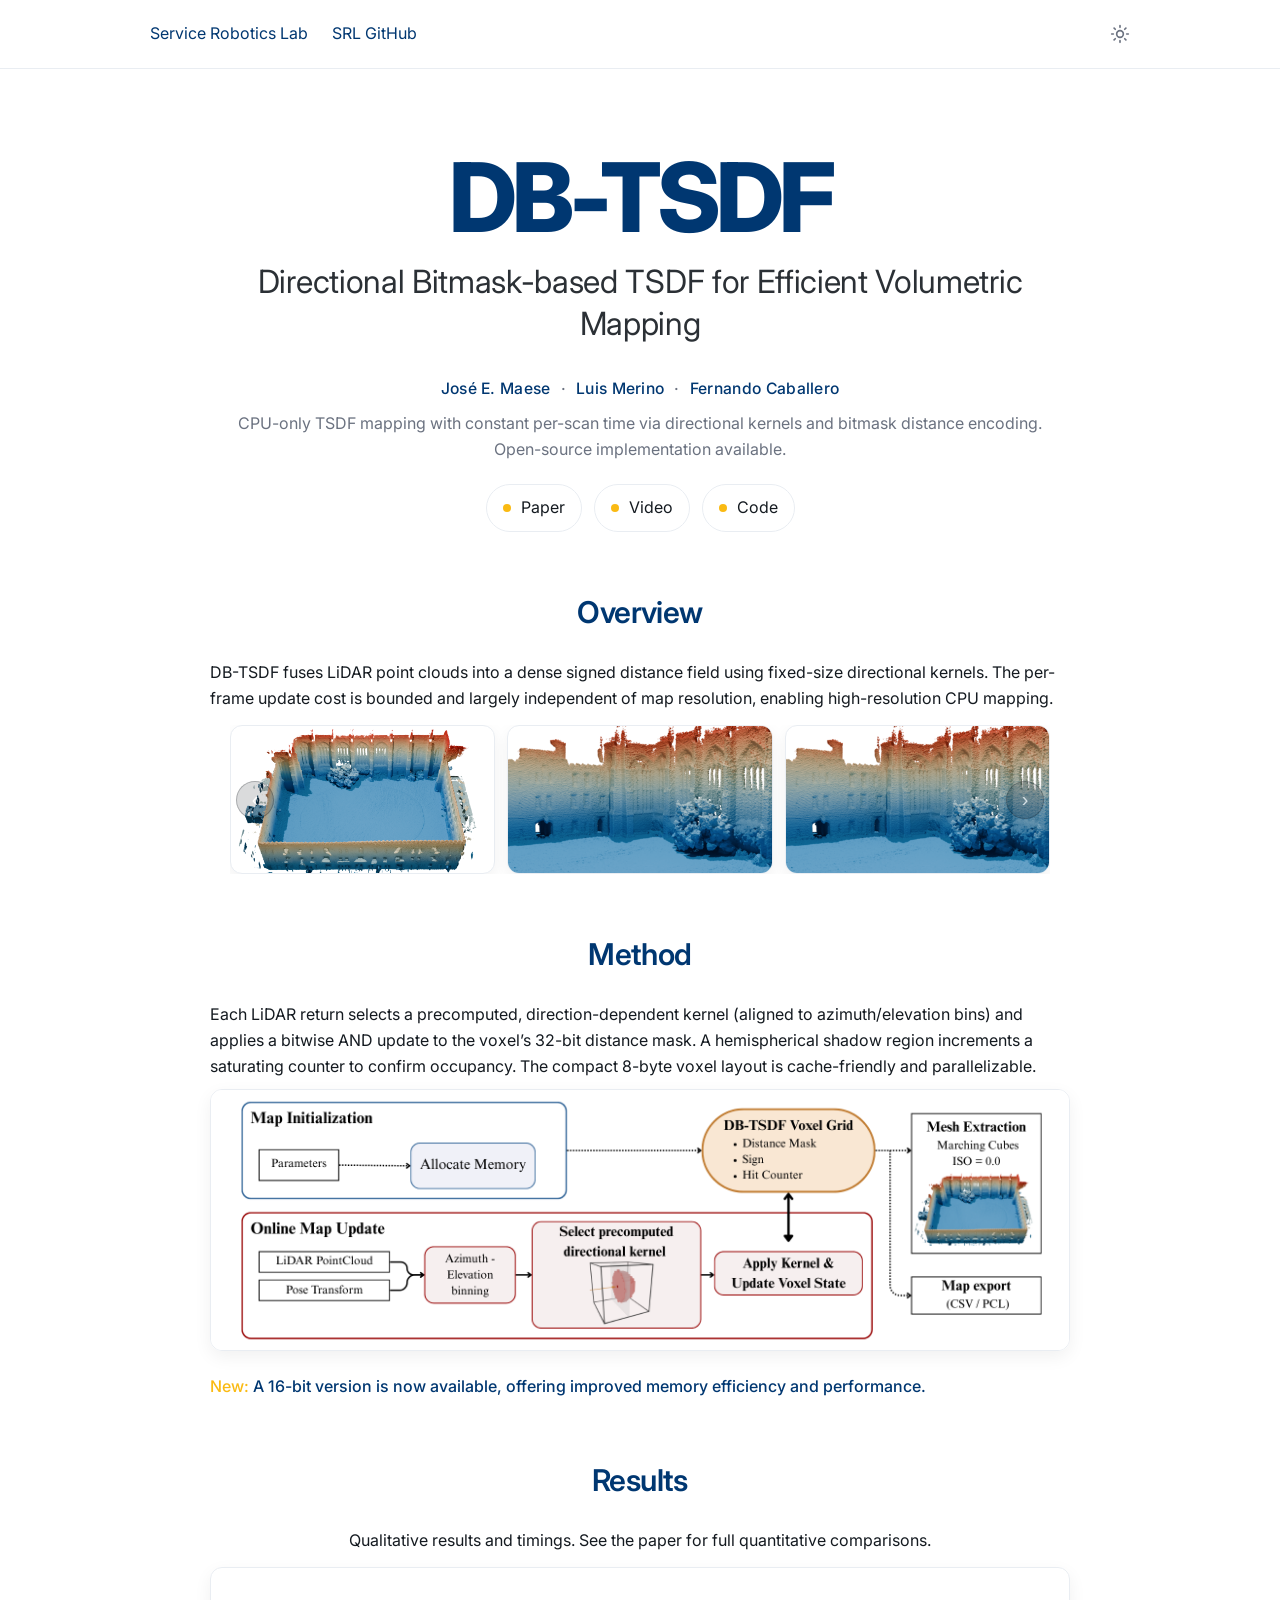
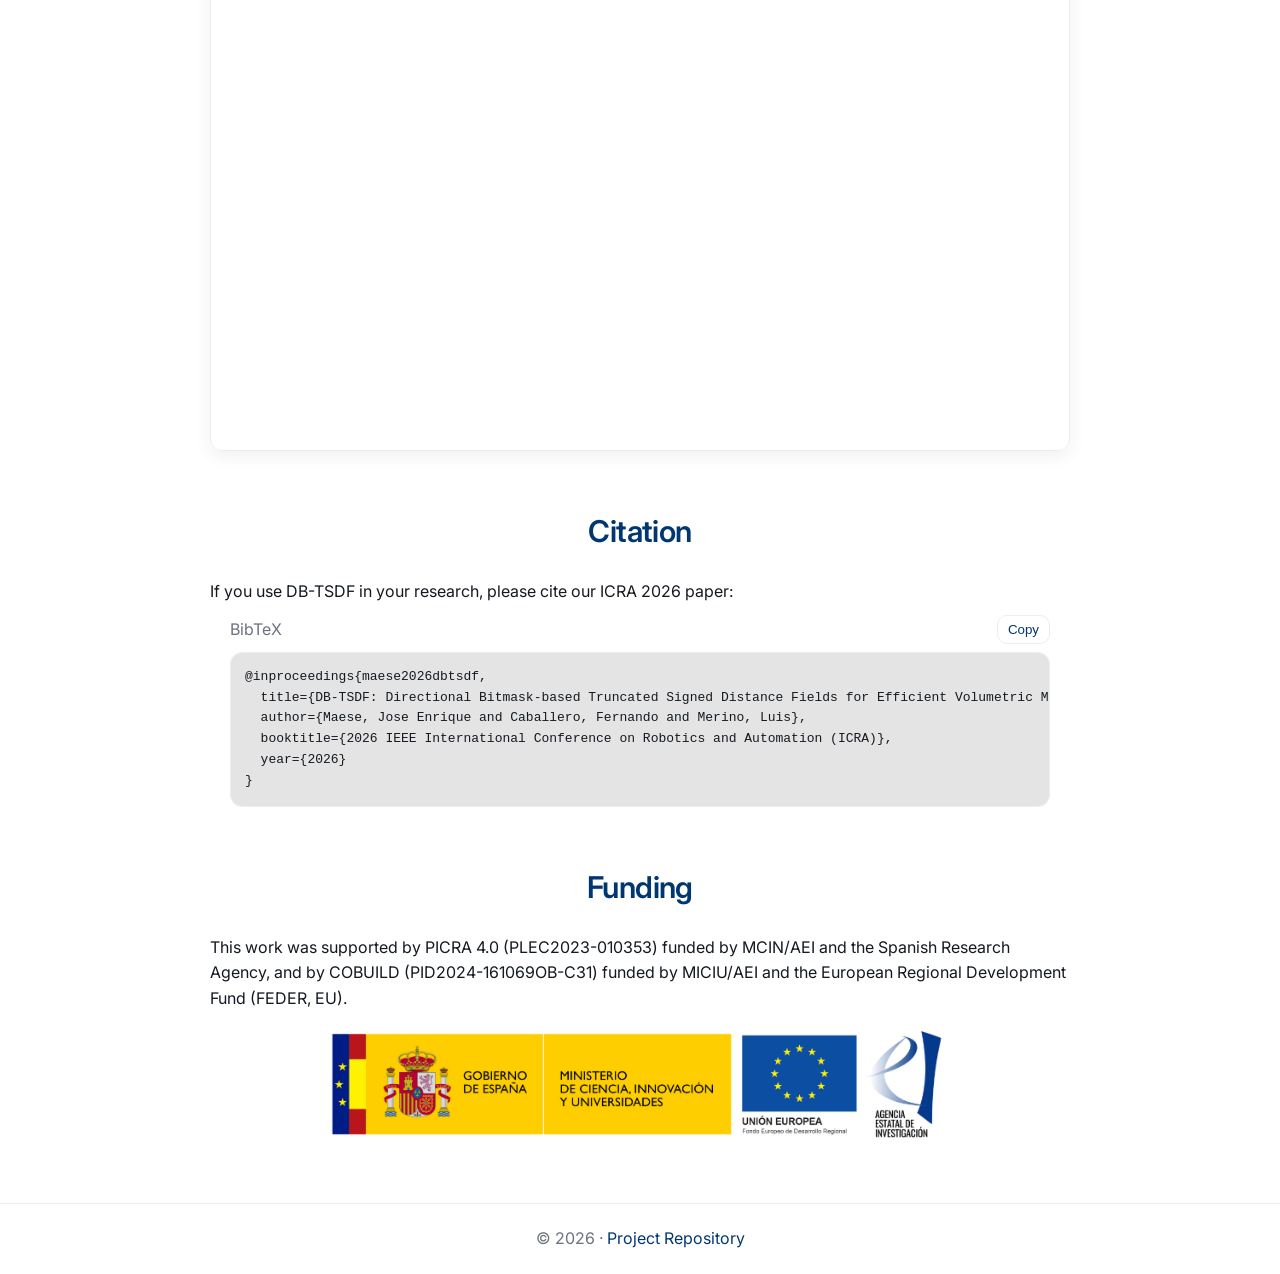
==== commit 43cefcbb: "Update: GitHub Pages & README" ====
--- a/docs/index.html
+++ b/docs/index.html
@@ -595,7 +595,7 @@
 
       <p class="lead">
         CPU-only TSDF mapping with constant per-scan time via directional kernels and bitmask distance encoding.
-        Open-source implementation and evaluation assets available.
+        Open-source implementation available.
       </p>
 
       <!-- External quick links -->
@@ -655,6 +655,10 @@
         <p style="text-align:center;margin-top:8px;">
           <img src="media/diagram.png" alt="DB-TSDF pipeline"
             style="max-width:100%;border:1px solid var(--border);border-radius:12px;box-shadow:var(--shadow);" />
+        </p>
+        <p style="margin-top: 16px; font-weight: 500; color: var(--brand);">
+          <span style="color: var(--accent);">New:</span> A 16-bit version is now available, offering improved memory
+          efficiency and performance.
         </p>
       </div>
     </section>
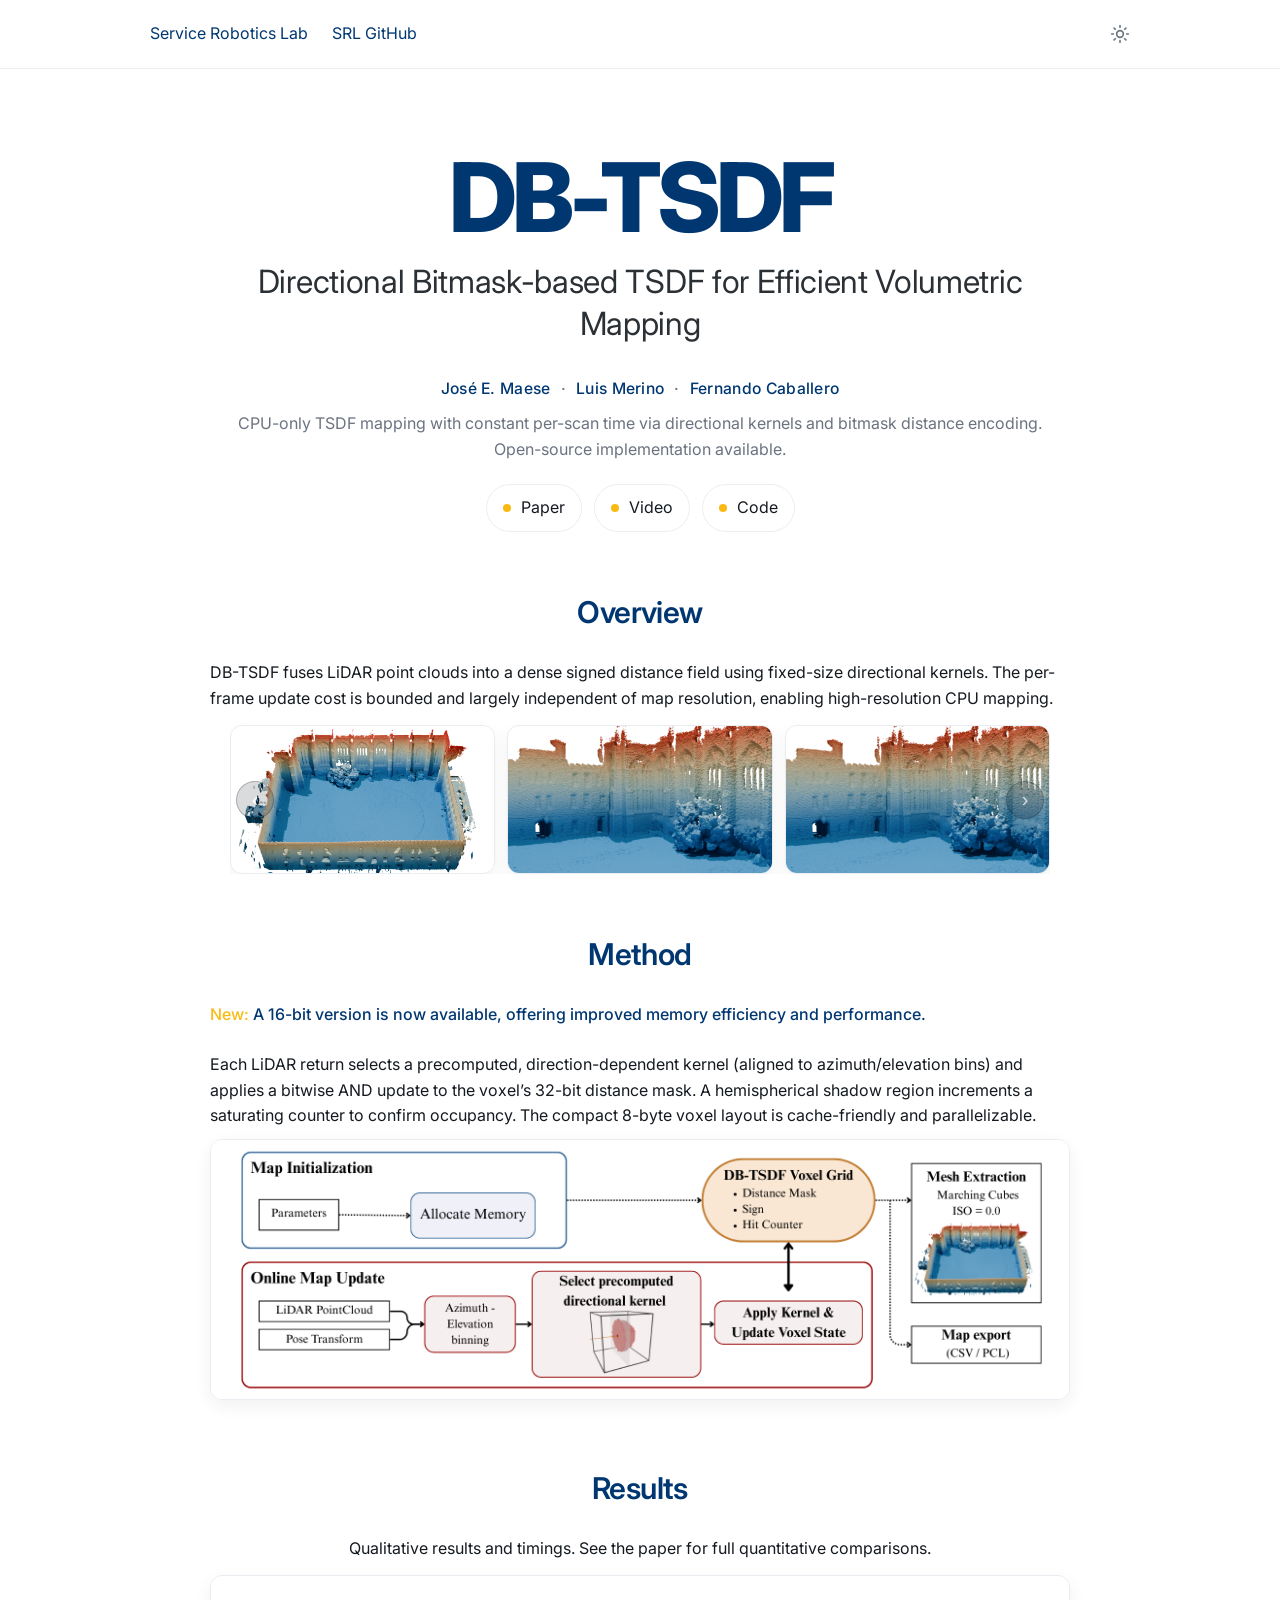
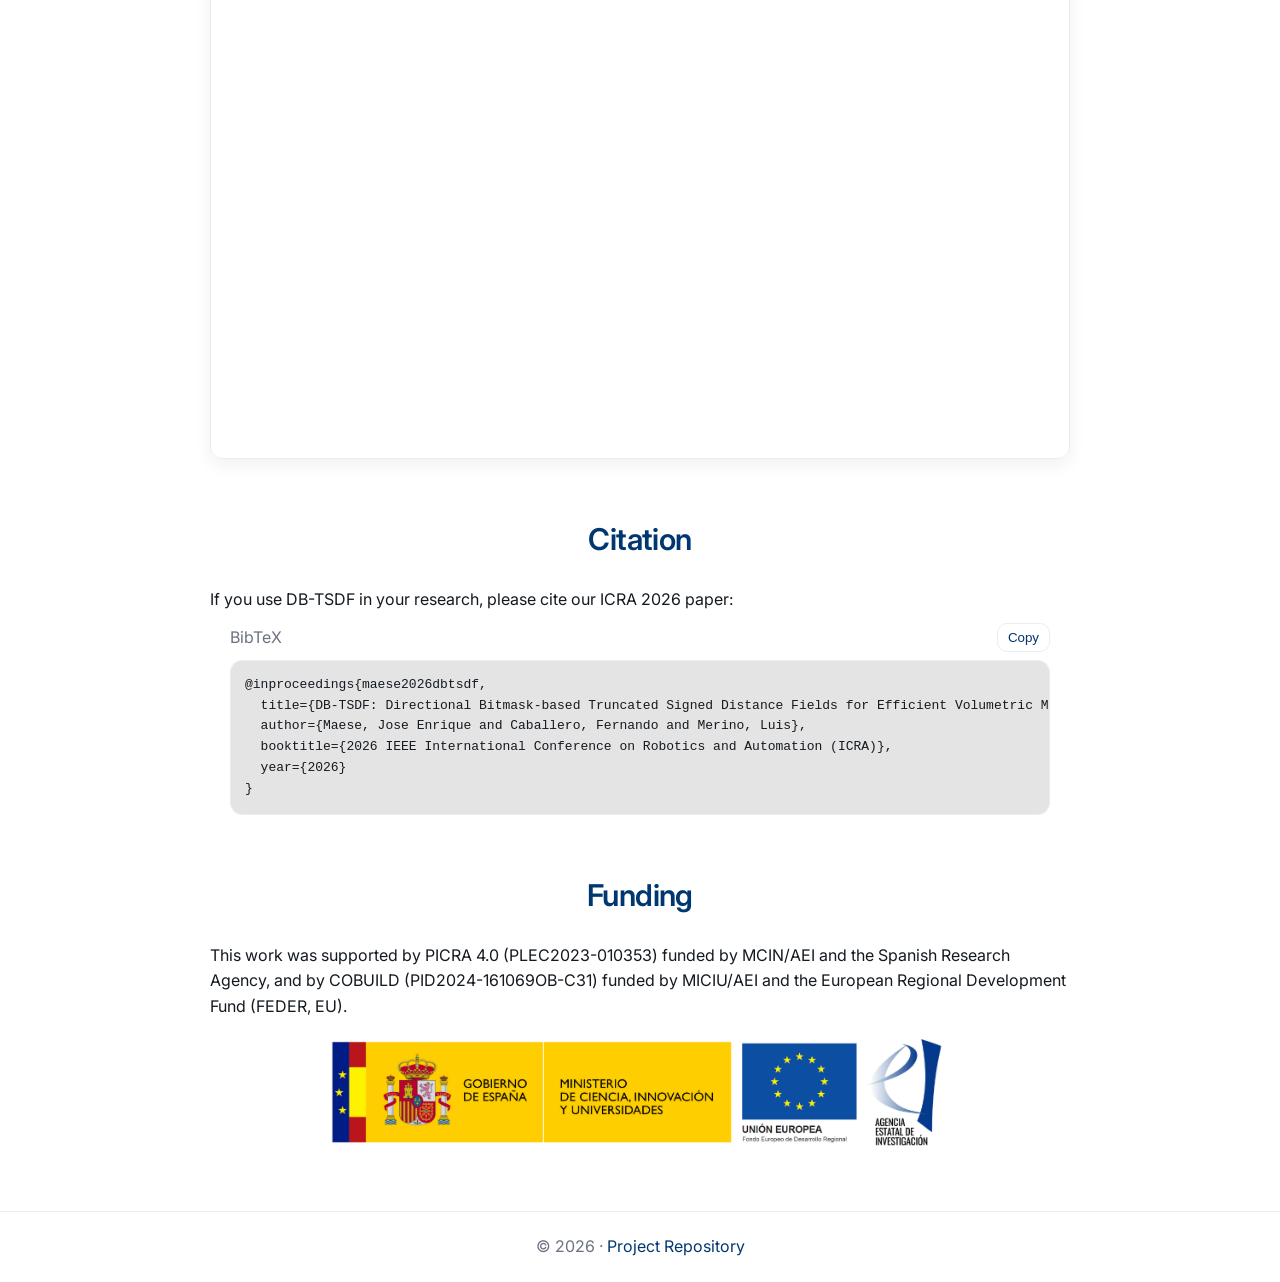
==== commit d5a8537e: "Update: GitHub Pages & README" ====
--- a/docs/index.html
+++ b/docs/index.html
@@ -648,6 +648,10 @@
         <h2>Method</h2>
       </header>
       <div class="content">
+        <p style="margin-bottom: 24px; font-weight: 500; color: var(--brand);">
+          <span style="color: var(--accent);">New:</span> A 16-bit version is now available, offering improved memory
+          efficiency and performance.
+        </p>
         <p>Each LiDAR return selects a precomputed, direction-dependent kernel (aligned to azimuth/elevation bins) and
           applies a bitwise AND update to the voxel’s 32-bit distance mask. A hemispherical shadow region increments a
           saturating counter to confirm occupancy. The compact 8-byte voxel layout is cache-friendly and parallelizable.
@@ -656,10 +660,7 @@
           <img src="media/diagram.png" alt="DB-TSDF pipeline"
             style="max-width:100%;border:1px solid var(--border);border-radius:12px;box-shadow:var(--shadow);" />
         </p>
-        <p style="margin-top: 16px; font-weight: 500; color: var(--brand);">
-          <span style="color: var(--accent);">New:</span> A 16-bit version is now available, offering improved memory
-          efficiency and performance.
-        </p>
+
       </div>
     </section>
 
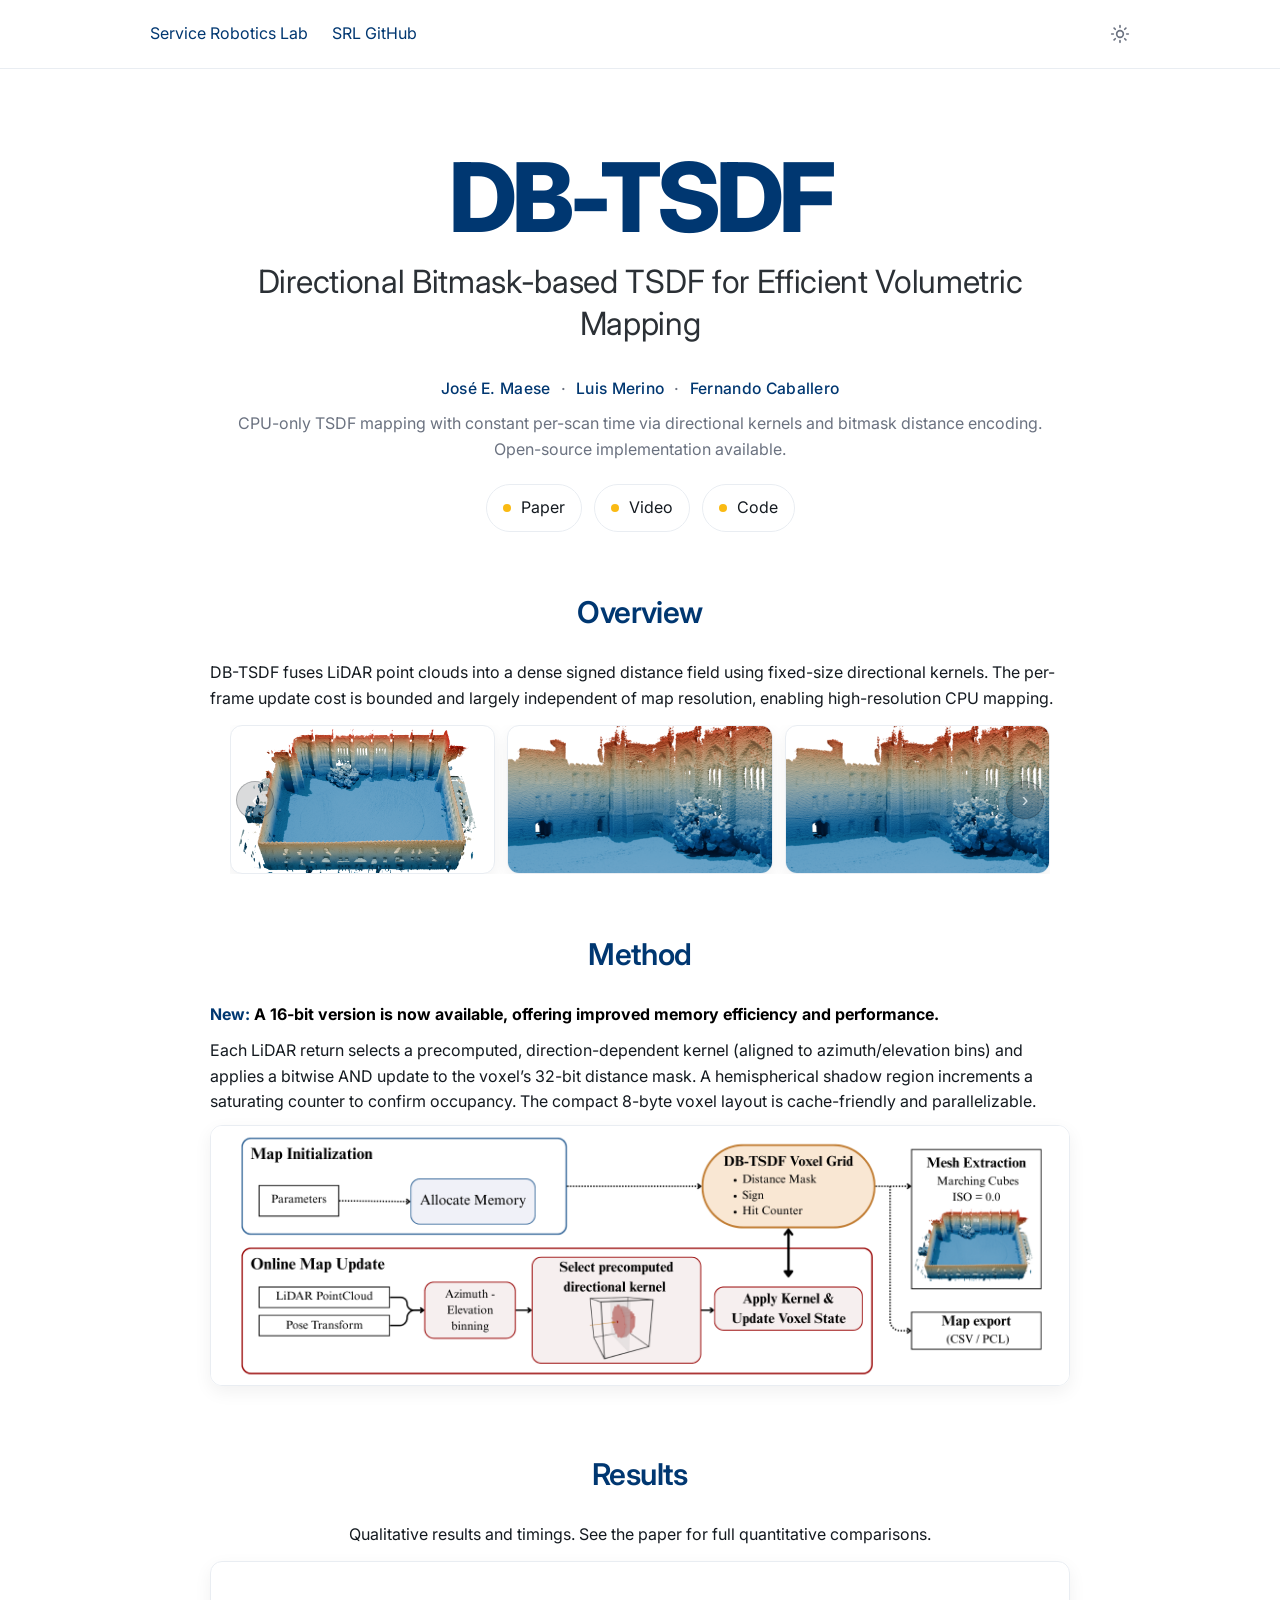
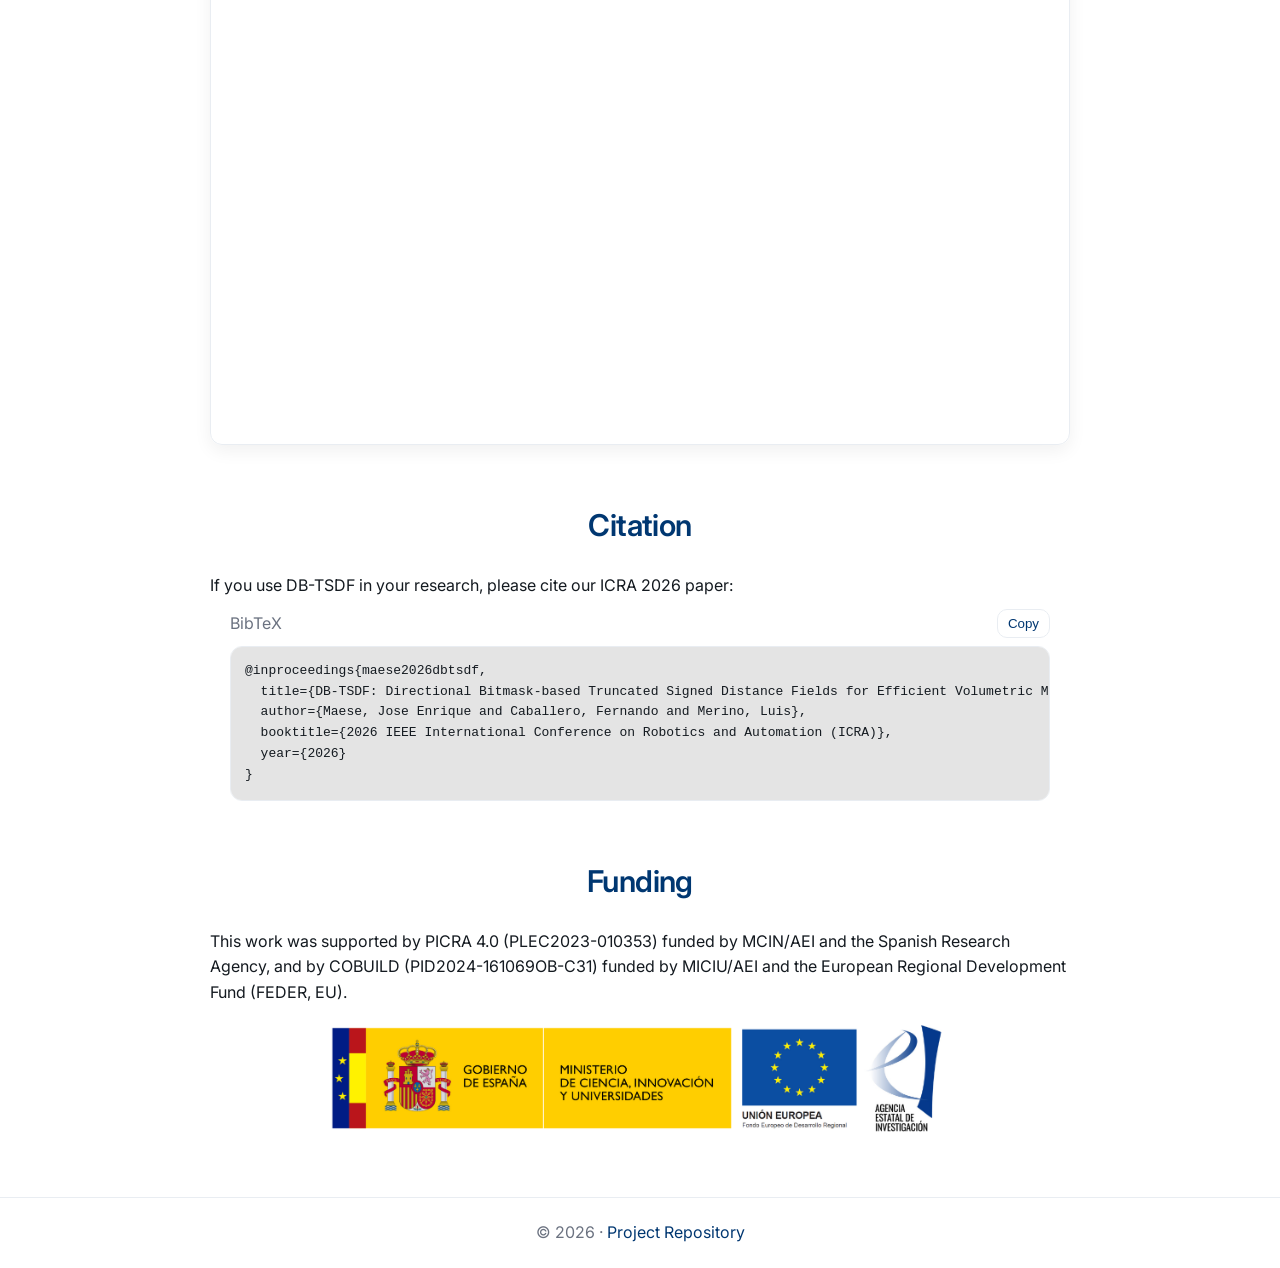
==== commit a87f7329: "Update: GitHub Pages & README" ====
--- a/docs/index.html
+++ b/docs/index.html
@@ -543,6 +543,36 @@
     a:hover {
       color: var(--link-hover);
     }
+
+    /* Method Note Styling */
+    .method-note {
+      margin-bottom: 24px;
+      font-weight: 700;
+      color: #000;
+    }
+
+    .method-note .label {
+      color: var(--brand);
+    }
+
+    /* Dark mode overrides for method note */
+    :root[data-theme="dark"] .method-note {
+      color: #fff;
+    }
+
+    :root[data-theme="dark"] .method-note .label {
+      color: var(--accent);
+    }
+
+    @media (prefers-color-scheme: dark) {
+      :root:not([data-theme]) .method-note {
+        color: #fff;
+      }
+
+      :root:not([data-theme]) .method-note .label {
+        color: var(--accent);
+      }
+    }
   </style>
 </head>
 
@@ -648,9 +678,9 @@
         <h2>Method</h2>
       </header>
       <div class="content">
-        <p style="margin-bottom: 24px; font-weight: 500; color: var(--brand);">
-          <span style="color: var(--accent);">New:</span> A 16-bit version is now available, offering improved memory
-          efficiency and performance.
+        <p class="method-note">
+          <span class="label">New:</span> A 16-bit version is now available, offering improved memory efficiency and
+          performance.
         </p>
         <p>Each LiDAR return selects a precomputed, direction-dependent kernel (aligned to azimuth/elevation bins) and
           applies a bitwise AND update to the voxel’s 32-bit distance mask. A hemispherical shadow region increments a
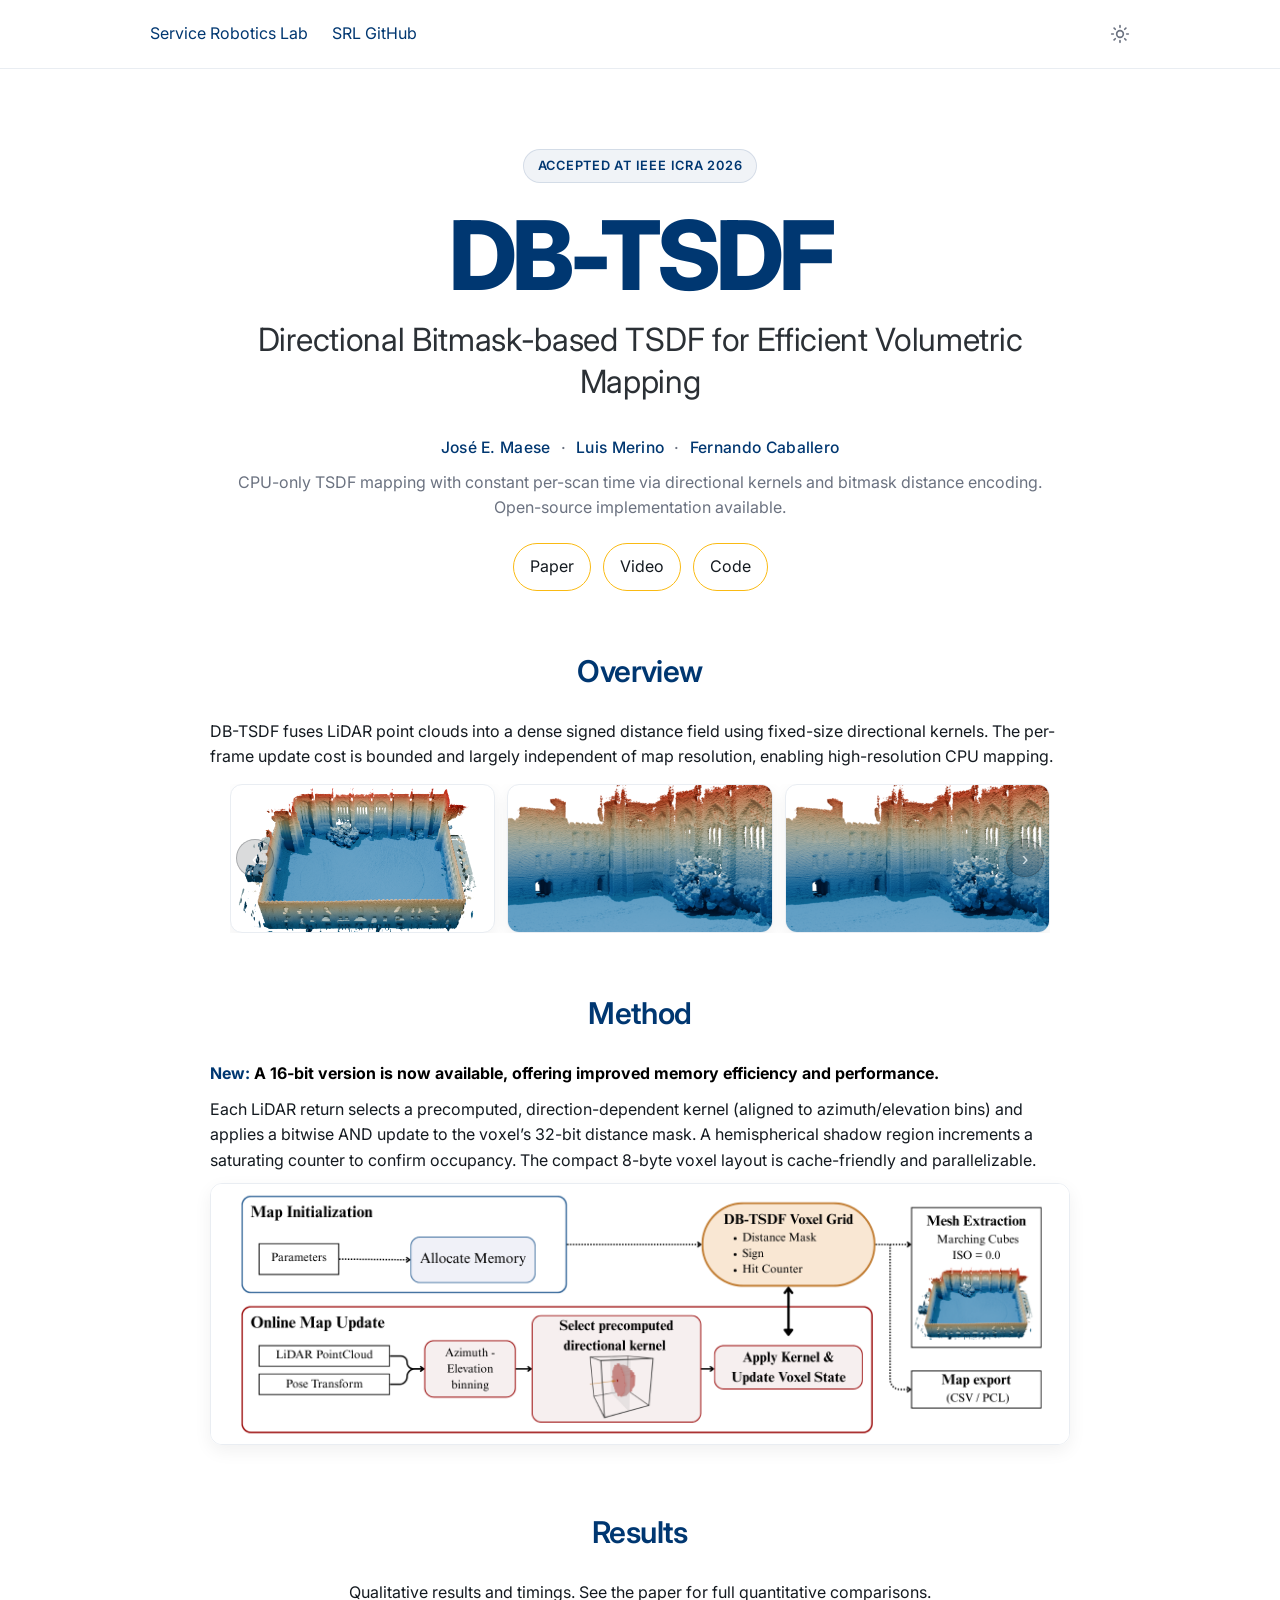
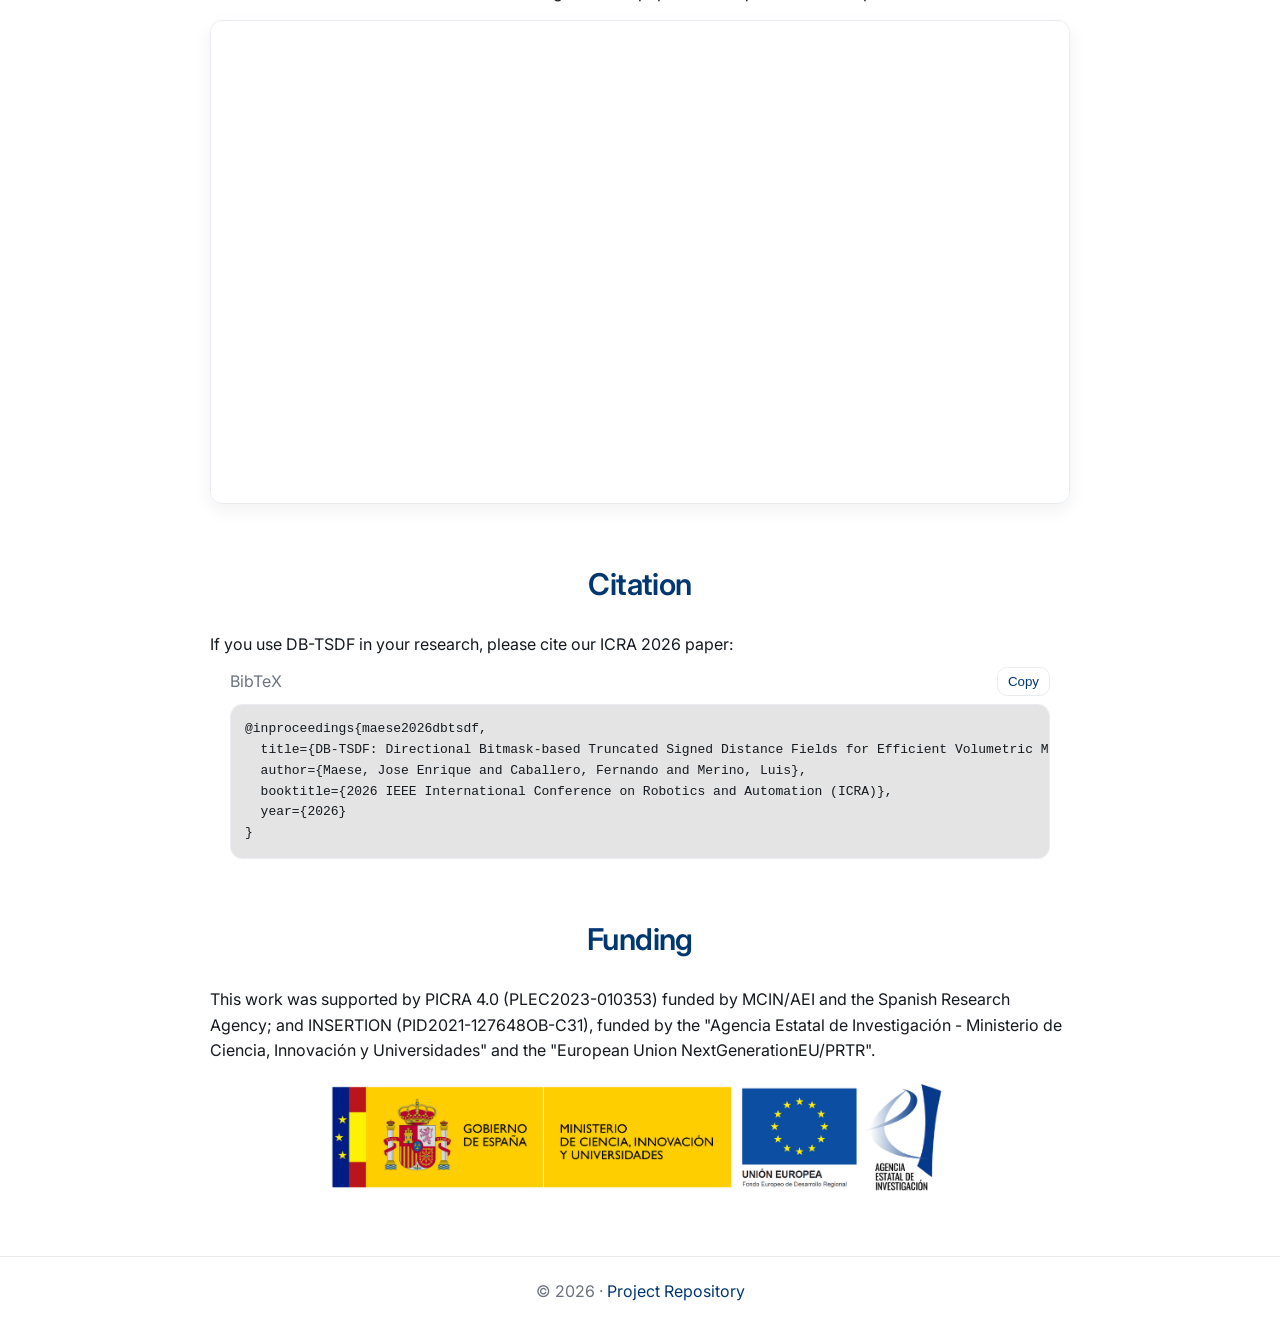
==== commit 607152b9: "Minor README changes" ====
--- a/docs/index.html
+++ b/docs/index.html
@@ -297,7 +297,7 @@
       display: inline-flex;
       align-items: center;
       gap: 10px;
-      border: 1px solid var(--border);
+      border: 1.5px solid var(--accent);
       color: var(--fg);
       text-decoration: none;
       padding: 10px 16px;
@@ -308,14 +308,8 @@
     .btn:hover {
       transform: translateY(-1px);
       box-shadow: 0 10px 24px rgba(0, 0, 0, .10);
-      border-color: rgba(0, 55, 113, .25);
-    }
-
-    .btn .dot {
-      width: 8px;
-      height: 8px;
-      border-radius: 50%;
-      background: var(--accent);
+      border-color: var(--accent);
+      background: color-mix(in srgb, var(--accent), transparent 92%);
     }
 
     /* ===== Sections / Wide dynamic ruler ===== */
@@ -607,6 +601,9 @@
     <!-- ===== Hero ===== -->
     <section class="hero" id="overview">
 
+      <a href="https://2026.ieee-icra.org/" target="_blank" rel="noopener" class="hero-badge"
+        style="text-decoration:none;">Accepted at IEEE ICRA 2026</a>
+
       <h1>
         <span class="brand-name">DB-TSDF</span>
         <span class="desc">Directional Bitmask-based TSDF for Efficient Volumetric Mapping</span>
@@ -630,14 +627,14 @@
 
       <!-- External quick links -->
       <div class="quick-links">
-        <a class="btn" href="https://arxiv.org/html/2509.20081v1" target="_blank" rel="noopener">
-          <span class="dot"></span>Paper
+        <a class="btn" href="https://arxiv.org/abs/2509.20081" target="_blank" rel="noopener">
+          Paper
         </a>
         <a class="btn" href="https://www.youtube.com/watch?v=P4Hx4bD1OmM" target="_blank" rel="noopener">
-          <span class="dot"></span>Video
+          Video
         </a>
         <a class="btn" href="https://github.com/robotics-upo/DB-TSDF" target="_blank" rel="noopener">
-          <span class="dot"></span>Code
+          Code
         </a>
       </div>
     </section>
@@ -737,8 +734,8 @@
       </header>
       <div class="content">
         <p>This work was supported by PICRA&nbsp;4.0 (PLEC2023-010353) funded by MCIN/AEI and the Spanish Research
-          Agency, and by COBUILD (PID2024-161069OB-C31) funded by MICIU/AEI and the European Regional Development Fund
-          (FEDER, EU).</p>
+          Agency; and INSERTION (PID2021-127648OB-C31), funded by the "Agencia Estatal de Investigación -
+          Ministerio de Ciencia, Innovación y Universidades" and the "European Union NextGenerationEU/PRTR".</p>
         <div class="funders" style="margin-top:10px;">
           <img src="media/fondos_proyectos.png" alt="Logos">
         </div>
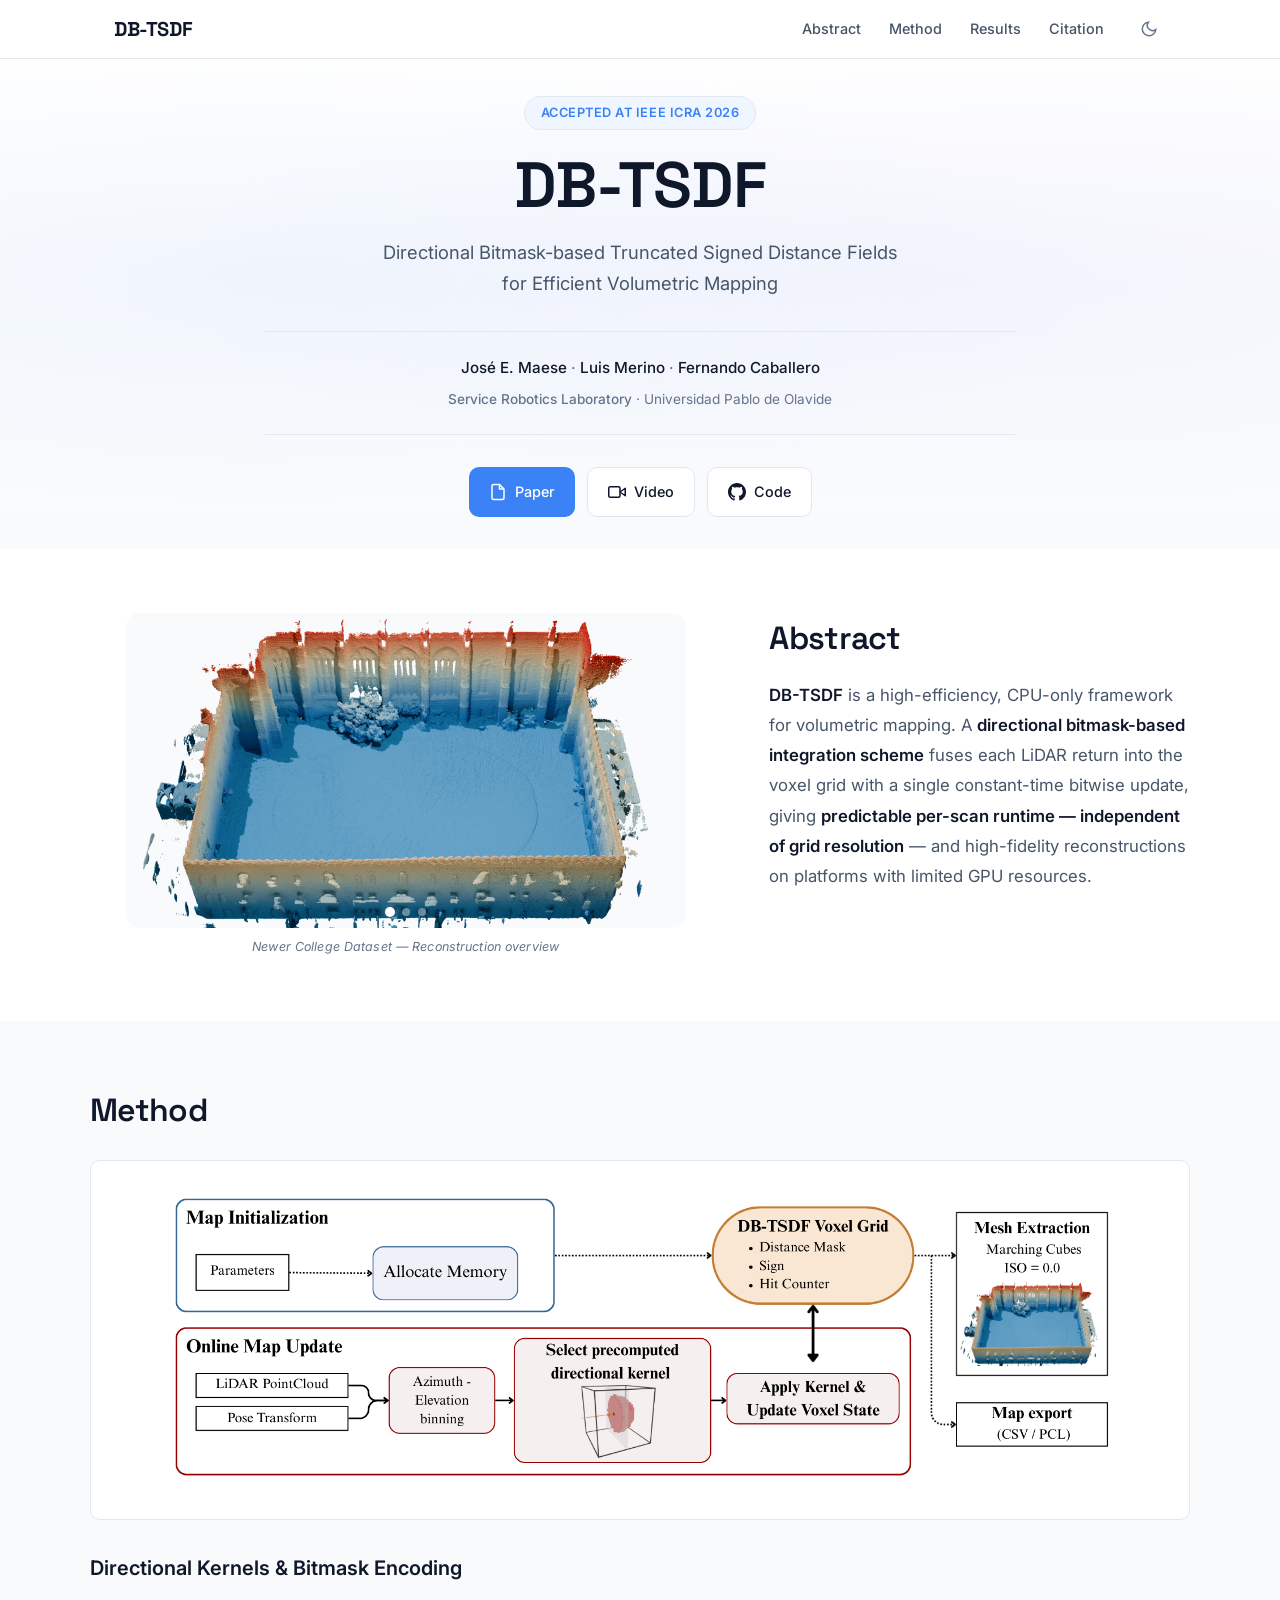
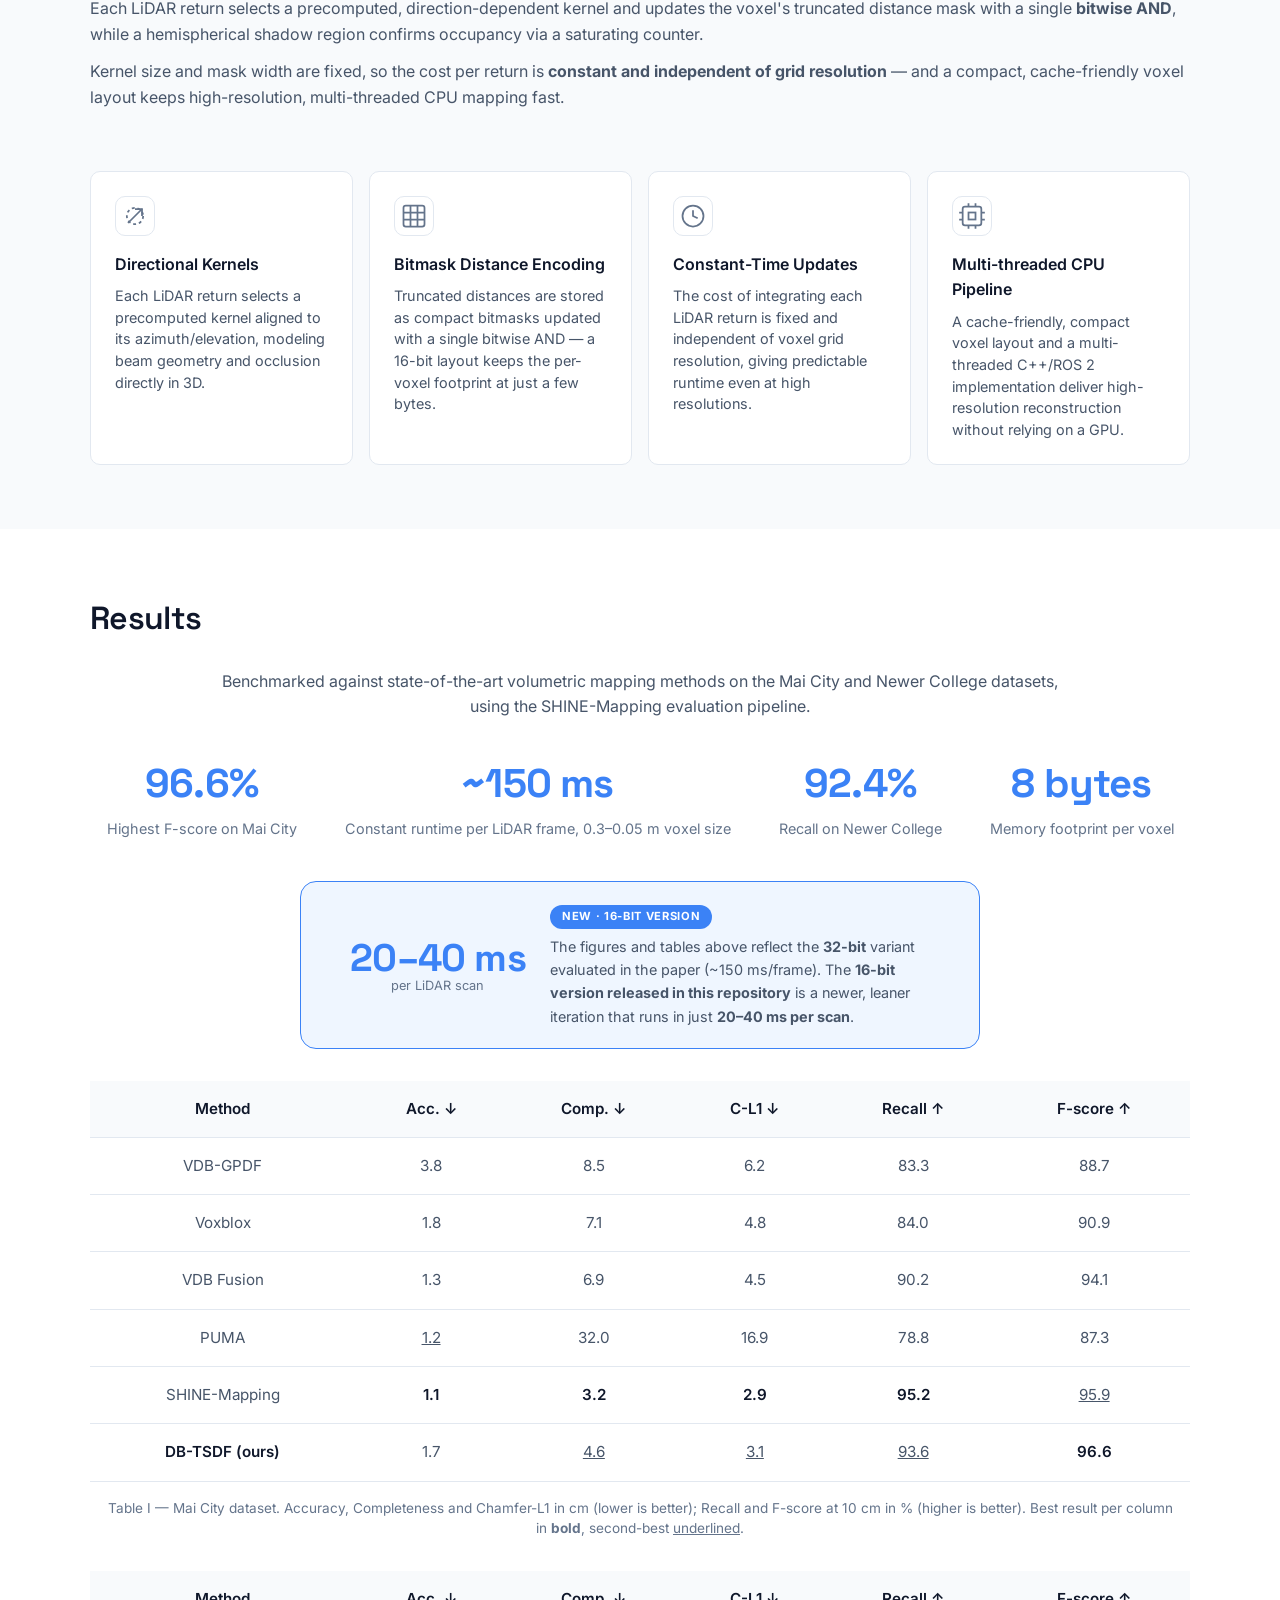
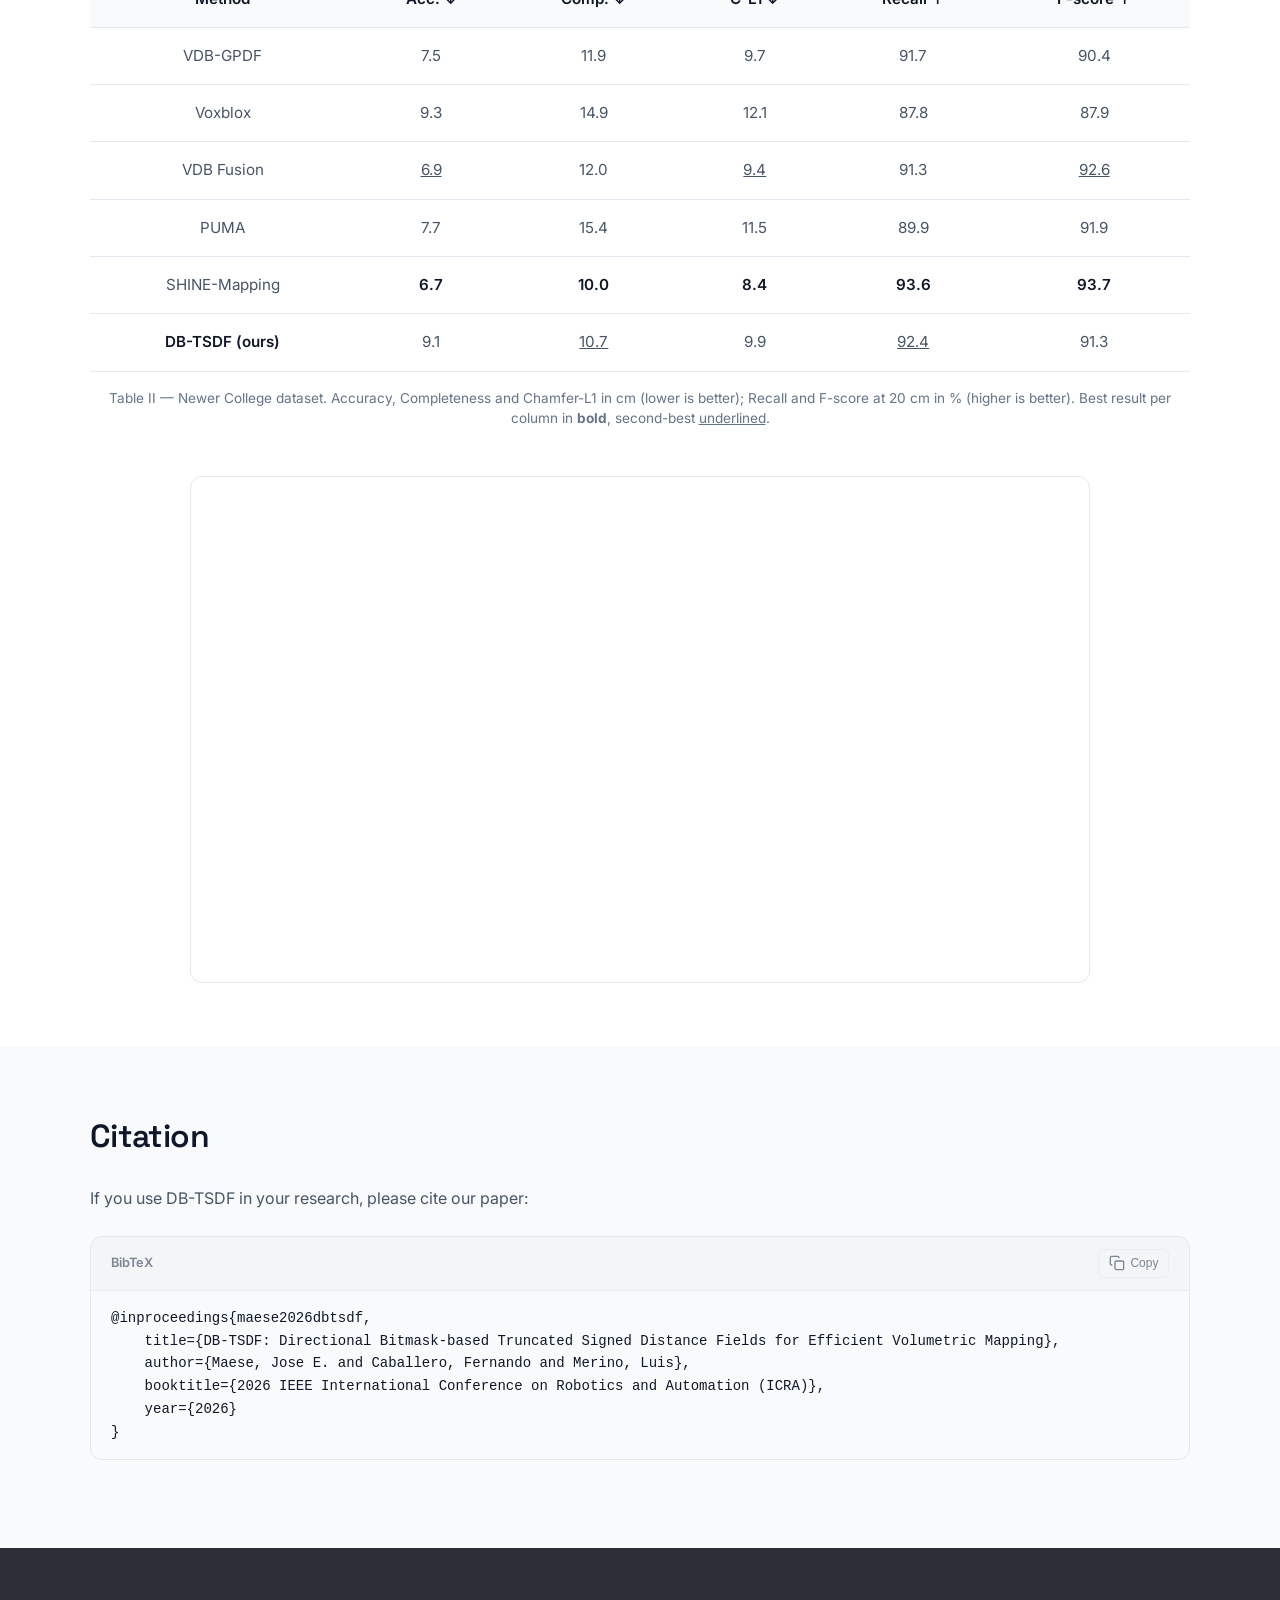
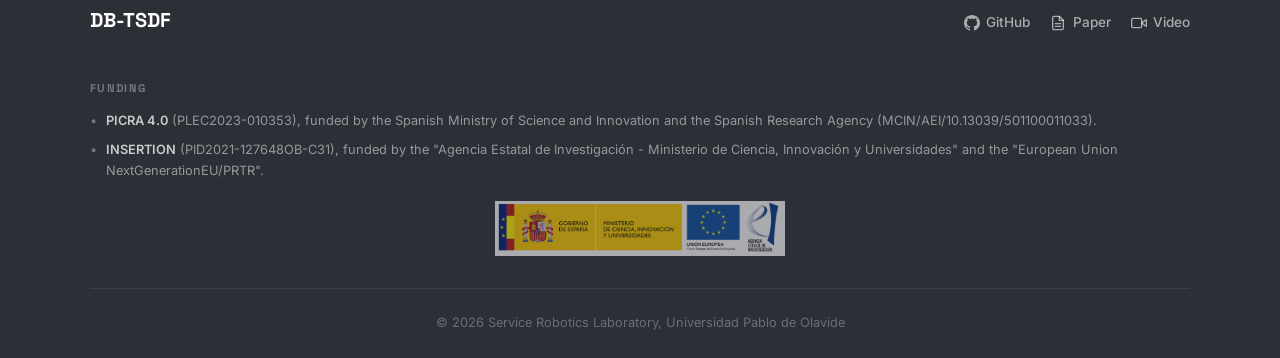
==== commit d8581385: "Major repo cleanup" ====
--- a/docs/index.html
+++ b/docs/index.html
@@ -2,867 +2,454 @@
 <html lang="en">
 
 <head>
-  <meta charset="UTF-8" />
-  <meta name="viewport" content="width=device-width, initial-scale=1" />
-  <title>DB-TSDF · Directional Bitmask TSDF</title>
-
-  <meta name="description"
-    content="DB-TSDF: Directional Bitmask-based Truncated Signed Distance Fields for efficient volumetric mapping on CPU." />
-  <meta property="og:title" content="DB-TSDF · Directional Bitmask TSDF" />
-  <meta property="og:description"
-    content="Efficient CPU volumetric mapping with constant per-scan time and state-of-the-art reconstruction quality." />
-  <meta property="og:type" content="website" />
-  <meta name="color-scheme" content="light dark" />
-
-  <!-- Google Fonts: Inter -->
-  <link rel="preconnect" href="https://fonts.googleapis.com">
-  <link rel="preconnect" href="https://fonts.gstatic.com" crossorigin>
-  <link href="https://fonts.googleapis.com/css2?family=Inter:wght@400;500;600&display=swap" rel="stylesheet">
-
-  <!-- Minimalist Favicon (Blue Cube) -->
-  <link rel="icon" type="image/svg+xml"
-    href="data:image/svg+xml,%3Csvg xmlns='http://www.w3.org/2000/svg' viewBox='0 0 32 32'%3E%3Crect x='6' y='6' width='20' height='20' rx='6' fill='%23003771' /%3E%3C/svg%3E">
-
-  <style>
-    /* ===== Brand palette (Universidad Pablo de Olavide) ===== */
-    :root {
-      --bg: #ffffff;
-      --fg: #141a20;
-      --muted: #6b7280;
-      --brand: #003771;
-      /* blue */
-      --accent: #faba13;
-      /* yellow */
-      --ruler: #faba13;
-      /* light mode: ruler = yellow */
-      --ruler-dark: #77b1ff;
-      /* dark mode: ruler = light blue */
-      --authors-dark: #ffe58a;
-      /* dark mode: lighter yellow for authors */
-      --border: #e9edf2;
-      --shadow: 0 6px 18px rgba(0, 0, 0, .06);
-      --link: var(--brand);
-      --link-hover: var(--accent);
-      --content-max: 1040px;
-    }
-
-    /* Smooth Scrolling */
-    html {
-      scroll-behavior: smooth;
-    }
-
-    /* Auto dark if no manual override */
-    @media (prefers-color-scheme: dark) {
-      :root:not([data-theme]) {
-        --bg: #0b0f14;
-        --fg: #f1f5f9;
-        --muted: #94a3b8;
-        --border: #1e293b;
-        --shadow: 0 4px 6px -1px rgba(0, 0, 0, 0.5);
-        --link: #60a5fa;
-        --link-hover: var(--accent);
-        --ruler: var(--ruler-dark);
-        /* titles yellow */
-      }
-
-      :root:not([data-theme]) .authors {
-        color: var(--authors-dark);
-      }
-
-      /* authors lighter yellow */
-    }
-
-    /* Manual overrides force dark */
-    :root[data-theme="dark"] {
-      --bg: #0b0f14;
-      --fg: #f1f5f9;
-      --muted: #94a3b8;
-      --border: #1e293b;
-      --shadow: 0 4px 6px -1px rgba(0, 0, 0, 0.5);
-      --link: #60a5fa;
-      --link-hover: var(--accent);
-      --ruler: var(--ruler-dark);
-    }
-
-    /* Remove yellow headers in dark mode for minimalism */
-    :root[data-theme="dark"] .hero h1,
-    :root[data-theme="dark"] .section h2 {
-      color: var(--fg);
-    }
-
-    /* Typography Update */
-    body {
-      margin: 0;
-      font-family: 'Inter', system-ui, -apple-system, sans-serif;
-      background: var(--bg);
-      color: var(--fg);
-      line-height: 1.6;
-      -webkit-font-smoothing: antialiased;
-    }
-
-    * {
-      box-sizing: border-box;
-    }
-
-    html,
-    body {
-      height: 100%;
-    }
-
-    /* Transitions */
-    body,
-    .site-header,
-    .btn,
-    .footer,
-    .nav a,
-    .theme-toggle {
-      transition: background-color .3s ease, color .3s ease, border-color .3s ease;
-    }
-
-    /* ===== Header / Nav ===== */
-    .site-header {
-      position: sticky;
-      top: 0;
-      z-index: 50;
-      background: color-mix(in oklab, var(--bg) 85%, transparent);
-      border-bottom: 1px solid var(--border);
-      backdrop-filter: saturate(150%) blur(6px);
-    }
-
-    .nav {
-      max-width: var(--content-max);
-      margin: 0 auto;
-      padding: 14px 20px;
-      display: flex;
-      align-items: center;
-      justify-content: space-between;
-      gap: 12px;
-    }
-
-    /* ===== Minimalist Theme Toggle ===== */
-    .theme-toggle {
-      background: transparent;
-      border: 1px solid transparent;
-      color: var(--muted);
-      width: 40px;
-      height: 40px;
-      border-radius: 50%;
-      display: grid;
-      place-items: center;
-      cursor: pointer;
-      padding: 0;
-    }
-
-    .theme-toggle:hover {
-      background: color-mix(in srgb, var(--fg), transparent 95%);
-      color: var(--fg);
-    }
-
-    .theme-toggle svg {
-      width: 20px;
-      height: 20px;
-      fill: none;
-      stroke: currentColor;
-      stroke-width: 2;
-      stroke-linecap: round;
-      stroke-linejoin: round;
-    }
-
-    .nav a {
-      color: var(--link);
-      text-decoration: none;
-      padding: 8px 10px;
-      border-radius: 10px;
-      text-underline-offset: 3px;
-    }
-
-    .nav a:hover {
-      background: rgba(0, 55, 113, .06);
-      color: var(--link-hover);
-    }
-
-    /* ===== Hero ===== */
-    .hero {
-      max-width: var(--content-max);
-      margin: 80px auto 40px;
-      padding: 0 20px;
-      text-align: center;
-    }
-
-    /* Badge above title */
-    .hero-badge {
-      display: inline-block;
-      padding: 6px 14px;
-      border-radius: 99px;
-      font-size: 0.8rem;
-      font-weight: 600;
-      text-transform: uppercase;
-      letter-spacing: 0.06em;
-      background: color-mix(in srgb, var(--brand), transparent 94%);
-      color: var(--brand);
-      margin-bottom: 24px;
-      border: 1px solid color-mix(in srgb, var(--brand), transparent 88%);
-    }
-
-    :root[data-theme="dark"] .hero-badge {
-      background: rgba(255, 255, 255, 0.05);
-      color: var(--accent);
-      border-color: rgba(255, 255, 255, 0.1);
-    }
-
-    .hero h1 {
-      margin: 0;
-      display: flex;
-      flex-direction: column;
-      align-items: center;
-      gap: 16px;
-    }
-
-    /* "Brand" Acronym styling: Ultra-clean, heavy, solid */
-    .hero h1 .brand-name {
-      font-size: clamp(48px, 9vw, 96px);
-      line-height: 1;
-      font-weight: 800;
-      letter-spacing: -0.05em;
-      /* Tight "Display" tracking */
-      color: var(--brand);
-    }
-
-    /* Full Descriptive Title: Light, breathable, refined */
-    .hero h1 .desc {
-      font-size: clamp(20px, 3vw, 32px);
-      line-height: 1.3;
-      font-weight: 400;
-      color: var(--fg);
-      opacity: 0.9;
-      max-width: 800px;
-      letter-spacing: -0.01em;
-    }
-
-    /* Dark mode: Pure white for elegance, no gradients */
-    :root[data-theme="dark"] .hero h1 .brand-name {
-      color: var(--fg);
-    }
-
-    .authors {
-      margin: 32px auto 0;
-      font-weight: 500;
-      letter-spacing: 0.02em;
-      color: var(--muted);
-      font-size: 0.98rem;
-      display: flex;
-      gap: 10px;
-      justify-content: center;
-      flex-wrap: wrap;
-    }
-
-    .authors a {
-      color: var(--link);
-      text-decoration: none;
-    }
-
-    /* Ensure authors go yellow in dark (even as links) */
-    :root[data-theme="dark"] .authors a {
-      color: var(--authors-dark) !important;
-    }
-
-    @media (prefers-color-scheme: dark) {
-      :root:not([data-theme]) .authors a {
-        color: var(--authors-dark) !important;
-      }
-    }
-
-    .authors a:hover {
-      color: var(--link-hover);
-      text-decoration: underline;
-    }
-
-    .hero .lead {
-      color: var(--muted);
-      margin: 10px auto 0;
-      max-width: 820px;
-    }
-
-    /* Quick external links */
-    .quick-links {
-      margin-top: 22px;
-      display: flex;
-      flex-wrap: wrap;
-      gap: 12px;
-      justify-content: center;
-      align-items: center;
-    }
-
-    .btn {
-      display: inline-flex;
-      align-items: center;
-      gap: 10px;
-      border: 1.5px solid var(--accent);
-      color: var(--fg);
-      text-decoration: none;
-      padding: 10px 16px;
-      border-radius: 999px;
-      background: transparent;
-    }
-
-    .btn:hover {
-      transform: translateY(-1px);
-      box-shadow: 0 10px 24px rgba(0, 0, 0, .10);
-      border-color: var(--accent);
-      background: color-mix(in srgb, var(--accent), transparent 92%);
-    }
-
-    /* ===== Sections / Wide dynamic ruler ===== */
-    .section {
-      max-width: var(--content-max);
-      margin: 56px auto;
-    }
-
-    .section header {
-      text-align: center;
-      margin-bottom: 18px;
-    }
-
-    .section h2 {
-      font-size: clamp(22px, 2.5vw, 30px);
-      margin: 0 0 24px;
-      color: var(--brand);
-      font-weight: 600;
-      letter-spacing: -0.02em;
-    }
-
-    /* Minimalist: No ruler */
-    .section h2::after {
-      display: none;
-    }
-
-    .section.in-view h2 {
-      --underline: 100%;
-    }
-
-    /* Clean content */
-    .section .content {
-      margin: 0 auto;
-      max-width: 900px;
-      color: var(--fg);
-      padding: 0 20px;
-    }
-
-    .section p {
-      margin: 0 0 10px 0;
-    }
-
-    /* ===== Auto-advancing gallery with arrows ===== */
-    .gallery {
-      --gap: 12px;
-      max-width: 900px;
-      margin: 14px auto 0;
-      padding: 0 20px;
-    }
-
-    .gallery-viewport {
-      overflow: hidden;
-      position: relative;
-      width: 100%;
-    }
-
-    .gallery-track {
-      display: flex;
-      gap: var(--gap);
-      will-change: transform;
-    }
-
-    .gallery-item {
-      flex: 0 0 calc((100% - 2*var(--gap)) / 3);
-      border: 1px solid var(--border);
-      border-radius: 12px;
-      overflow: hidden;
-      box-shadow: var(--shadow);
-      background: var(--bg);
-      aspect-ratio: 16/9;
-    }
-
-    .gallery-item img {
-      width: 100%;
-      height: 100%;
-      display: block;
-      object-fit: cover;
-    }
-
-    /* Arrows */
-    .gallery-arrow {
-      position: absolute;
-      top: 50%;
-      transform: translateY(-50%);
-      width: 38px;
-      height: 38px;
-      border-radius: 50%;
-      display: grid;
-      place-items: center;
-      font-size: 20px;
-      color: #fff;
-      border: 1px solid color-mix(in oklab, var(--fg) 40%, transparent);
-      background: color-mix(in oklab, var(--fg) 22%, transparent);
-      cursor: pointer;
-      user-select: none;
-      opacity: .7;
-    }
-
-    .gallery-arrow:hover {
-      opacity: 1;
-    }
-
-    .gallery-arrow.left {
-      left: 6px;
-    }
-
-    .gallery-arrow.right {
-      right: 6px;
-    }
-
-    /* Video embed */
-    .video {
-      position: relative;
-      width: 100%;
-      max-width: 900px;
-      margin: 14px auto 0;
-      aspect-ratio: 16/9;
-      border-radius: 12px;
-      overflow: hidden;
-      box-shadow: var(--shadow);
-      border: 1px solid var(--border);
-    }
-
-    .video iframe {
-      position: absolute;
-      inset: 0;
-      width: 100%;
-      height: 100%;
-      border: 0;
-    }
-
-    /* Two-column layout (optional) */
-    .grid {
-      display: grid;
-      gap: 16px;
-      grid-template-columns: repeat(12, 1fr);
-      padding: 0 20px;
-    }
-
-    @media(min-width:860px) {
-      .span-6 {
-        grid-column: span 6;
-      }
-    }
-
-    .block {
-      grid-column: span 12;
-    }
-
-    .block h3 {
-      margin: .2rem 0 .4rem;
-      font-size: 1.05rem;
-      color: var(--brand);
-    }
-
-    /* Code sample + copy */
-    pre {
-      background: color-mix(in oklab, var(--bg) 92%, #000 8%);
-      color: var(--fg);
-      border: 1px solid var(--border);
-      border-radius: 12px;
-      padding: 14px;
-      overflow: auto;
-      margin: 8px 20px 0;
-    }
-
-    .copy {
-      border: 1px solid var(--border);
-      background: transparent;
-      color: var(--link);
-      border-radius: 10px;
-      padding: 6px 10px;
-      cursor: pointer;
-    }
-
-    .copy:hover {
-      background: rgba(250, 186, 19, .12);
-      color: var(--brand);
-    }
-
-    /* Funding logos row */
-    .funders {
-      display: flex;
-      gap: 18px;
-      flex-wrap: wrap;
-      justify-content: center;
-      align-items: center;
-      padding: 6px 20px 0;
-    }
-
-    .funders img {
-      max-height: 120px;
-      height: auto;
-      object-fit: contain;
-    }
-
-    :root[data-theme="dark"] .funders img {
-      filter: brightness(0.95) contrast(1.05);
-    }
-
-    /* Footer */
-    .footer {
-      margin-top: 56px;
-      padding: 22px 20px;
-      border-top: 1px solid var(--border);
-      color: var(--muted);
-      text-align: center;
-    }
-
-    .footer a {
-      color: var(--link);
-      text-decoration: none;
-    }
-
-    .footer a:hover {
-      color: var(--link-hover);
-      text-decoration: underline;
-    }
-
-    /* Links */
-    a {
-      color: var(--link);
-    }
-
-    a:hover {
-      color: var(--link-hover);
-    }
-
-    /* Method Note Styling */
-    .method-note {
-      margin-bottom: 24px;
-      font-weight: 700;
-      color: #000;
-    }
-
-    .method-note .label {
-      color: var(--brand);
-    }
-
-    /* Dark mode overrides for method note */
-    :root[data-theme="dark"] .method-note {
-      color: #fff;
-    }
-
-    :root[data-theme="dark"] .method-note .label {
-      color: var(--accent);
-    }
-
-    @media (prefers-color-scheme: dark) {
-      :root:not([data-theme]) .method-note {
-        color: #fff;
-      }
-
-      :root:not([data-theme]) .method-note .label {
-        color: var(--accent);
-      }
-    }
-  </style>
+    <meta charset="UTF-8">
+    <meta name="viewport" content="width=device-width, initial-scale=1.0">
+    <title>DB-TSDF | Directional Bitmask-based TSDF for Efficient Volumetric Mapping</title>
+    <meta name="description"
+        content="DB-TSDF: Directional Bitmask-based Truncated Signed Distance Fields for efficient, CPU-only volumetric mapping with constant per-scan update cost. Accepted at IEEE ICRA 2026.">
+    <link rel="preconnect" href="https://fonts.googleapis.com">
+    <link rel="preconnect" href="https://fonts.gstatic.com" crossorigin>
+    <link
+        href="https://fonts.googleapis.com/css2?family=Space+Grotesk:wght@400;500;600;700&family=Inter:wght@400;500;600&display=swap"
+        rel="stylesheet">
+    <link rel="stylesheet" href="style.css">
 </head>
 
 <body>
-
-  <header class="site-header">
-    <nav class="nav">
-      <!-- Links Left -->
-      <div>
-        <a href="https://robotics.upo.es/" target="_blank" rel="noopener">Service Robotics Lab</a>
-        <a href="https://github.com/robotics-upo" target="_blank" rel="noopener">SRL GitHub</a>
-      </div>
-
-      <!-- Theme toggle Right -->
-      <button class="theme-toggle" id="theme-switch" type="button" aria-label="Toggle theme">
-        <!-- Sun Icon (Default) -->
-        <svg class="sun" viewBox="0 0 24 24">
-          <circle cx="12" cy="12" r="4"></circle>
-          <path
-            d="M12 2v2m0 16v2M4.93 4.93l1.41 1.41m11.32 11.32l1.41 1.41M2 12h2m16 0h2M6.34 17.66l-1.41 1.41M19.07 4.93l-1.41 1.41">
-          </path>
-        </svg>
-        <!-- Moon Icon (Hidden by default, swapped by JS) -->
-        <svg class="moon" viewBox="0 0 24 24" style="display:none;">
-          <path d="M21 12.79A9 9 0 1 1 11.21 3 7 7 0 0 0 21 12.79z"></path>
-        </svg>
-      </button>
+    <!-- Navigation -->
+    <nav class="navbar">
+        <div class="nav-container">
+            <a href="#" class="nav-logo">DB-TSDF</a>
+            <button class="hamburger" id="hamburgerBtn" aria-label="Toggle menu">
+                <span></span><span></span><span></span>
+            </button>
+            <div class="nav-links" id="navLinks">
+                <a href="#abstract">Abstract</a>
+                <a href="#method">Method</a>
+                <a href="#results">Results</a>
+                <a href="#citation">Citation</a>
+                <button class="theme-toggle" id="themeToggle" aria-label="Toggle dark mode">
+                    <svg class="icon-sun" xmlns="http://www.w3.org/2000/svg" width="18" height="18" viewBox="0 0 24 24"
+                        fill="none" stroke="currentColor" stroke-width="2">
+                        <circle cx="12" cy="12" r="5"></circle>
+                        <line x1="12" y1="1" x2="12" y2="3"></line>
+                        <line x1="12" y1="21" x2="12" y2="23"></line>
+                        <line x1="4.22" y1="4.22" x2="5.64" y2="5.64"></line>
+                        <line x1="18.36" y1="18.36" x2="19.78" y2="19.78"></line>
+                        <line x1="1" y1="12" x2="3" y2="12"></line>
+                        <line x1="21" y1="12" x2="23" y2="12"></line>
+                        <line x1="4.22" y1="19.78" x2="5.64" y2="18.36"></line>
+                        <line x1="18.36" y1="5.64" x2="19.78" y2="4.22"></line>
+                    </svg>
+                    <svg class="icon-moon" xmlns="http://www.w3.org/2000/svg" width="18" height="18" viewBox="0 0 24 24"
+                        fill="none" stroke="currentColor" stroke-width="2">
+                        <path d="M21 12.79A9 9 0 1 1 11.21 3 7 7 0 0 0 21 12.79z"></path>
+                    </svg>
+                </button>
+            </div>
+        </div>
     </nav>
-  </header>
-
-  <main>
-    <!-- ===== Hero ===== -->
-    <section class="hero" id="overview">
-
-      <a href="https://2026.ieee-icra.org/" target="_blank" rel="noopener" class="hero-badge"
-        style="text-decoration:none;">Accepted at IEEE ICRA 2026</a>
-
-      <h1>
-        <span class="brand-name">DB-TSDF</span>
-        <span class="desc">Directional Bitmask-based TSDF for Efficient Volumetric Mapping</span>
-      </h1>
-
-      <!-- Authors under title -->
-      <div class="authors">
-        <a href="https://scholar.google.com/citations?user=_csNaiYAAAAJ" target="_blank" rel="noopener">José E.
-          Maese</a>
-        <span>·</span>
-        <a href="https://scholar.google.com/citations?user=BNdMkI8AAAAJ" target="_blank" rel="noopener">Luis Merino</a>
-        <span>·</span>
-        <a href="https://scholar.google.es/citations?user=nb2teTwAAAAJ&hl=es" target="_blank" rel="noopener">Fernando
-          Caballero</a>
-      </div>
-
-      <p class="lead">
-        CPU-only TSDF mapping with constant per-scan time via directional kernels and bitmask distance encoding.
-        Open-source implementation available.
-      </p>
-
-      <!-- External quick links -->
-      <div class="quick-links">
-        <a class="btn" href="https://arxiv.org/abs/2509.20081" target="_blank" rel="noopener">
-          Paper
-        </a>
-        <a class="btn" href="https://www.youtube.com/watch?v=P4Hx4bD1OmM" target="_blank" rel="noopener">
-          Video
-        </a>
-        <a class="btn" href="https://github.com/robotics-upo/DB-TSDF" target="_blank" rel="noopener">
-          Code
-        </a>
-      </div>
+
+    <!-- Hero Section -->
+    <header class="hero hero-animated">
+        <div class="hero-content">
+            <a href="https://2026.ieee-icra.org/" target="_blank" class="hero-badge" style="display:inline-flex;
+                align-items:center; padding:6px 16px; border-radius:999px; font-size:0.8rem; font-weight:600;
+                letter-spacing:0.04em; text-transform:uppercase; background:var(--accent-soft); color:var(--accent);
+                border:1px solid var(--border); text-decoration:none; margin-bottom:20px;">
+                Accepted at IEEE ICRA 2026
+            </a>
+            <h1 class="hero-title">DB-TSDF</h1>
+            <p class="hero-subtitle">Directional Bitmask-based Truncated Signed Distance Fields<br>for Efficient
+                Volumetric Mapping</p>
+
+            <div class="hero-meta">
+                <div class="hero-authors">
+                    <a href="https://scholar.google.com/citations?user=_csNaiYAAAAJ" target="_blank">José E. Maese</a>
+                    <a href="https://scholar.google.com/citations?user=BNdMkI8AAAAJ" target="_blank">Luis Merino</a>
+                    <a href="https://scholar.google.es/citations?user=nb2teTwAAAAJ&hl=es" target="_blank">Fernando
+                        Caballero</a>
+                </div>
+                <div class="hero-affiliation">
+                    <a href="https://robotics.upo.es/" target="_blank">Service Robotics Laboratory</a> · Universidad
+                    Pablo de Olavide
+                </div>
+            </div>
+
+            <div class="hero-buttons">
+                <a href="https://arxiv.org/abs/2509.20081" class="btn btn-primary" target="_blank">
+                    <svg xmlns="http://www.w3.org/2000/svg" width="18" height="18" viewBox="0 0 24 24" fill="none"
+                        stroke="currentColor" stroke-width="2">
+                        <path d="M14 2H6a2 2 0 0 0-2 2v16a2 2 0 0 0 2 2h12a2 2 0 0 0 2-2V8z"></path>
+                        <polyline points="14 2 14 8 20 8"></polyline>
+                    </svg>
+                    Paper
+                </a>
+                <a href="https://www.youtube.com/watch?v=yqLLAqjWyFM" class="btn btn-secondary" target="_blank">
+                    <svg xmlns="http://www.w3.org/2000/svg" width="18" height="18" viewBox="0 0 24 24" fill="none"
+                        stroke="currentColor" stroke-width="2" stroke-linecap="round" stroke-linejoin="round">
+                        <polygon points="23 7 16 12 23 17 23 7"></polygon>
+                        <rect x="1" y="5" width="15" height="14" rx="2" ry="2"></rect>
+                    </svg>
+                    Video
+                </a>
+                <a href="https://github.com/robotics-upo/DB-TSDF" class="btn btn-secondary" target="_blank">
+                    <svg xmlns="http://www.w3.org/2000/svg" width="18" height="18" viewBox="0 0 24 24"
+                        fill="currentColor">
+                        <path
+                            d="M12 0c-6.626 0-12 5.373-12 12 0 5.302 3.438 9.8 8.207 11.387.599.111.793-.261.793-.577v-2.234c-3.338.726-4.033-1.416-4.033-1.416-.546-1.387-1.333-1.756-1.333-1.756-1.089-.745.083-.729.083-.729 1.205.084 1.839 1.237 1.839 1.237 1.07 1.834 2.807 1.304 3.492.997.107-.775.418-1.305.762-1.604-2.665-.305-5.467-1.334-5.467-5.931 0-1.311.469-2.381 1.236-3.221-.124-.303-.535-1.524.117-3.176 0 0 1.008-.322 3.301 1.23.957-.266 1.983-.399 3.003-.404 1.02.005 2.047.138 3.006.404 2.291-1.552 3.297-1.23 3.297-1.23.653 1.653.242 2.874.118 3.176.77.84 1.235 1.911 1.235 3.221 0 4.609-2.807 5.624-5.479 5.921.43.372.823 1.102.823 2.222v3.293c0 .319.192.694.801.576 4.765-1.589 8.199-6.086 8.199-11.386 0-6.627-5.373-12-12-12z" />
+                    </svg>
+                    Code
+                </a>
+            </div>
+        </div>
+    </header>
+
+    <!-- Abstract Section with Image Carousel -->
+    <section id="abstract" class="section" data-reveal>
+        <div class="container abstract-layout">
+            <!-- Image Carousel -->
+            <div class="abstract-carousel">
+                <div class="carousel-viewport">
+                    <div class="carousel-track" id="carouselTrack">
+                        <div class="carousel-slide active" data-caption="Newer College Dataset — Reconstruction overview">
+                            <img src="media/college_tittle.png" alt="Newer College Dataset — Reconstruction overview">
+                        </div>
+                        <div class="carousel-slide" data-caption="MaiCity Dataset — Detail view">
+                            <img src="media/mai_city_detail2.png" alt="MaiCity Dataset — Detail view">
+                        </div>
+                        <div class="carousel-slide" data-caption="MaiCity Dataset — Detail view">
+                            <img src="media/mai_city_detail3.png" alt="MaiCity Dataset — Detail view">
+                        </div>
+                    </div>
+                    <button class="carousel-arrow carousel-prev" id="carouselPrev" aria-label="Previous image">
+                        <svg xmlns="http://www.w3.org/2000/svg" width="20" height="20" viewBox="0 0 24 24" fill="none"
+                            stroke="currentColor" stroke-width="2" stroke-linecap="round" stroke-linejoin="round">
+                            <polyline points="15 18 9 12 15 6"></polyline>
+                        </svg>
+                    </button>
+                    <button class="carousel-arrow carousel-next" id="carouselNext" aria-label="Next image">
+                        <svg xmlns="http://www.w3.org/2000/svg" width="20" height="20" viewBox="0 0 24 24" fill="none"
+                            stroke="currentColor" stroke-width="2" stroke-linecap="round" stroke-linejoin="round">
+                            <polyline points="9 6 15 12 9 18"></polyline>
+                        </svg>
+                    </button>
+                    <div class="carousel-dots" id="carouselDots">
+                        <span class="carousel-dot active" data-index="0"></span>
+                        <span class="carousel-dot" data-index="1"></span>
+                        <span class="carousel-dot" data-index="2"></span>
+                    </div>
+                </div>
+                <span class="carousel-caption" id="carouselCaption">Newer College Dataset — Reconstruction overview</span>
+            </div>
+
+            <!-- Abstract Text -->
+            <div class="abstract-content">
+                <h2 class="section-title">Abstract</h2>
+                <p class="abstract-text">
+                    <strong>DB-TSDF</strong> is a high-efficiency, CPU-only framework for volumetric mapping. A
+                    <strong>directional bitmask-based integration scheme</strong> fuses each LiDAR return into the
+                    voxel grid with a single constant-time bitwise update, giving <strong>predictable per-scan
+                    runtime — independent of grid resolution</strong> — and high-fidelity reconstructions on
+                    platforms with limited GPU resources.
+                </p>
+            </div>
+        </div>
     </section>
 
-    <!-- ===== Overview / Example Gallery ===== -->
-    <section class="section" id="overview-gallery">
-      <header>
-        <h2>Overview</h2>
-      </header>
-      <div class="content">
-        <p>DB-TSDF fuses LiDAR point clouds into a dense signed distance field using fixed-size directional kernels. The
-          per-frame update cost is bounded and largely independent of map resolution, enabling high-resolution CPU
-          mapping.</p>
-
-        <div class="gallery">
-          <div class="gallery-viewport" id="g-viewport">
-            <div class="gallery-track" id="g-track">
-              <!-- 3 visible -->
-              <div class="gallery-item"><img src="media/college_tittle.png" alt="Reconstruction overview"></div>
-              <div class="gallery-item"><img src="media/comparativa_ds_1.png" alt="Directional kernel concept"></div>
-              <div class="gallery-item"><img src="media/comparativa_ds_1.png" alt="Mesh close-up"></div>
-              <!-- 3 initially hidden -->
-              <div class="gallery-item"><img src="media/mai_city_detail2.png" alt="Runtime vs resolution"></div>
-              <div class="gallery-item"><img src="media/mai_city_detail3.png" alt="Mai City detail"></div>
-            </div>
-
-            <!-- arrows -->
-            <button class="gallery-arrow left" id="g-prev" aria-label="Previous">‹</button>
-            <button class="gallery-arrow right" id="g-next" aria-label="Next">›</button>
-          </div>
-        </div>
-      </div>
+    <!-- Method Section -->
+    <section id="method" class="section section-alt" data-reveal>
+        <div class="container">
+            <h2 class="section-title">Method</h2>
+
+            <!-- Core Pipeline -->
+            <div class="formula-section">
+                <div class="formula-visual">
+                    <div class="formula-diagram">
+                        <img src="media/diagram.png" alt="DB-TSDF integration pipeline diagram"
+                            style="border-radius:8px;">
+                    </div>
+                    <div class="formula-explanation">
+                        <h3>Directional Kernels &amp; Bitmask Encoding</h3>
+                        <p>Each LiDAR return selects a precomputed, direction-dependent kernel and updates the
+                            voxel's truncated distance mask with a single <strong>bitwise AND</strong>, while a
+                            hemispherical shadow region confirms occupancy via a saturating counter.</p>
+                        <p>Kernel size and mask width are fixed, so the cost per return is <strong>constant and
+                            independent of grid resolution</strong> — and a compact, cache-friendly voxel layout
+                            keeps high-resolution, multi-threaded CPU mapping fast.</p>
+                    </div>
+                </div>
+            </div>
+
+            <!-- Features -->
+            <div class="features-grid">
+                <div class="feature-card">
+                    <div class="feature-icon">
+                        <svg xmlns="http://www.w3.org/2000/svg" width="28" height="28" viewBox="0 0 24 24" fill="none"
+                            stroke="currentColor" stroke-width="1.5">
+                            <circle cx="12" cy="12" r="7" stroke-dasharray="2.5 2.5"></circle>
+                            <line x1="6" y1="18" x2="18" y2="6"></line>
+                            <polyline points="12 6 18 6 18 12"></polyline>
+                        </svg>
+                    </div>
+                    <h4>Directional Kernels</h4>
+                    <p>Each LiDAR return selects a precomputed kernel aligned to its azimuth/elevation, modeling beam
+                        geometry and occlusion directly in 3D.</p>
+                </div>
+
+                <div class="feature-card">
+                    <div class="feature-icon">
+                        <svg xmlns="http://www.w3.org/2000/svg" width="28" height="28" viewBox="0 0 24 24" fill="none"
+                            stroke="currentColor" stroke-width="1.5">
+                            <rect x="3" y="3" width="18" height="18" rx="2"></rect>
+                            <path d="M3 9h18M3 15h18M9 3v18M15 3v18"></path>
+                        </svg>
+                    </div>
+                    <h4>Bitmask Distance Encoding</h4>
+                    <p>Truncated distances are stored as compact bitmasks updated with a single bitwise AND — a 16-bit
+                        layout keeps the per-voxel footprint at just a few bytes.</p>
+                </div>
+
+                <div class="feature-card">
+                    <div class="feature-icon">
+                        <svg xmlns="http://www.w3.org/2000/svg" width="28" height="28" viewBox="0 0 24 24" fill="none"
+                            stroke="currentColor" stroke-width="1.5">
+                            <circle cx="12" cy="12" r="9"></circle>
+                            <polyline points="12 7 12 12 16 14"></polyline>
+                        </svg>
+                    </div>
+                    <h4>Constant-Time Updates</h4>
+                    <p>The cost of integrating each LiDAR return is fixed and independent of voxel grid resolution,
+                        giving predictable runtime even at high resolutions.</p>
+                </div>
+
+                <div class="feature-card">
+                    <div class="feature-icon">
+                        <svg xmlns="http://www.w3.org/2000/svg" width="28" height="28" viewBox="0 0 24 24" fill="none"
+                            stroke="currentColor" stroke-width="1.5">
+                            <rect x="4" y="4" width="16" height="16" rx="2"></rect>
+                            <rect x="9" y="9" width="6" height="6"></rect>
+                            <path d="M9 1v3M15 1v3M9 20v3M15 20v3M1 9h3M1 15h3M20 9h3M20 15h3"></path>
+                        </svg>
+                    </div>
+                    <h4>Multi-threaded CPU Pipeline</h4>
+                    <p>A cache-friendly, compact voxel layout and a multi-threaded C++/ROS&nbsp;2 implementation deliver
+                        high-resolution reconstruction without relying on a GPU.</p>
+                </div>
+            </div>
+        </div>
     </section>
 
-    <!-- ===== Method Sketch ===== -->
-    <section class="section" id="method">
-      <header>
-        <h2>Method</h2>
-      </header>
-      <div class="content">
-        <p class="method-note">
-          <span class="label">New:</span> A 16-bit version is now available, offering improved memory efficiency and
-          performance.
-        </p>
-        <p>Each LiDAR return selects a precomputed, direction-dependent kernel (aligned to azimuth/elevation bins) and
-          applies a bitwise AND update to the voxel’s 32-bit distance mask. A hemispherical shadow region increments a
-          saturating counter to confirm occupancy. The compact 8-byte voxel layout is cache-friendly and parallelizable.
-        </p>
-        <p style="text-align:center;margin-top:8px;">
-          <img src="media/diagram.png" alt="DB-TSDF pipeline"
-            style="max-width:100%;border:1px solid var(--border);border-radius:12px;box-shadow:var(--shadow);" />
-        </p>
-
-      </div>
+    <!-- Results Section -->
+    <section id="results" class="section" data-reveal>
+        <div class="container">
+            <h2 class="section-title">Results</h2>
+
+            <p class="results-intro" style="margin-bottom: 2rem;">
+                Benchmarked against state-of-the-art volumetric mapping methods on the Mai City and Newer College
+                datasets, using the SHINE-Mapping evaluation pipeline.
+            </p>
+
+            <div class="metrics-container" data-reveal>
+                <div class="metric-item">
+                    <span class="metric-value">96.6%</span>
+                    <span class="metric-label">Highest F-score on Mai City</span>
+                </div>
+                <div class="metric-item">
+                    <span class="metric-value">~150&nbsp;ms</span>
+                    <span class="metric-label">Constant runtime per LiDAR frame, 0.3–0.05&nbsp;m voxel size</span>
+                </div>
+                <div class="metric-item">
+                    <span class="metric-value">92.4%</span>
+                    <span class="metric-label">Recall on Newer College</span>
+                </div>
+                <div class="metric-item">
+                    <span class="metric-value">8&nbsp;bytes</span>
+                    <span class="metric-label">Memory footprint per voxel</span>
+                </div>
+            </div>
+
+            <div data-reveal style="display:flex; flex-wrap:wrap; align-items:center; justify-content:center;
+                gap:1.5rem; max-width:680px; margin: 2.5rem auto 2rem; padding: 1.25rem 2rem;
+                background: var(--accent-soft); border: 1px solid var(--accent); border-radius: 16px;">
+                <div style="display:flex; flex-direction:column; align-items:center; line-height:1.1;">
+                    <span style="font-family:'Space Grotesk', sans-serif; font-size:2.4rem; font-weight:700;
+                        color:var(--accent); letter-spacing:-0.02em;">20–40&nbsp;ms</span>
+                    <span style="font-size:0.8rem; color:var(--text-muted);">per LiDAR scan</span>
+                </div>
+                <div style="text-align:left; max-width:380px;">
+                    <span style="display:inline-block; padding:3px 12px; border-radius:999px; font-size:0.7rem;
+                        font-weight:700; letter-spacing:0.06em; text-transform:uppercase; background:var(--accent);
+                        color:#fff; margin-bottom:6px;">New · 16-bit version</span>
+                    <p style="margin:0; color:var(--text-secondary); font-size:0.9rem;">
+                        The figures and tables above reflect the <strong>32-bit</strong> variant evaluated in the
+                        paper (~150&nbsp;ms/frame). The <strong>16-bit version released in this repository</strong>
+                        is a newer, leaner iteration that runs in just <strong>20–40&nbsp;ms per scan</strong>.
+                    </p>
+                </div>
+            </div>
+
+            <div style="overflow-x:auto; margin-bottom: 1rem;">
+                <table class="results-table" data-reveal>
+                    <caption>Table I — Mai City dataset. Accuracy, Completeness and Chamfer-L1 in cm (lower is
+                        better); Recall and F-score at 10&nbsp;cm in % (higher is better). Best result per column in
+                        <strong>bold</strong>, second-best <u>underlined</u>.</caption>
+                    <thead>
+                        <tr>
+                            <th>Method</th>
+                            <th>Acc. ↓</th>
+                            <th>Comp. ↓</th>
+                            <th>C-L1 ↓</th>
+                            <th>Recall ↑</th>
+                            <th>F-score ↑</th>
+                        </tr>
+                    </thead>
+                    <tbody>
+                        <tr><td>VDB-GPDF</td><td>3.8</td><td>8.5</td><td>6.2</td><td>83.3</td><td>88.7</td></tr>
+                        <tr><td>Voxblox</td><td>1.8</td><td>7.1</td><td>4.8</td><td>84.0</td><td>90.9</td></tr>
+                        <tr><td>VDB Fusion</td><td>1.3</td><td>6.9</td><td>4.5</td><td>90.2</td><td>94.1</td></tr>
+                        <tr><td>PUMA</td><td><u>1.2</u></td><td>32.0</td><td>16.9</td><td>78.8</td><td>87.3</td></tr>
+                        <tr><td>SHINE-Mapping</td><td><strong>1.1</strong></td><td><strong>3.2</strong></td><td><strong>2.9</strong></td><td><strong>95.2</strong></td><td><u>95.9</u></td></tr>
+                        <tr><td><strong>DB-TSDF (ours)</strong></td><td>1.7</td><td><u>4.6</u></td><td><u>3.1</u></td><td><u>93.6</u></td><td><strong>96.6</strong></td></tr>
+                    </tbody>
+                </table>
+            </div>
+
+            <div style="overflow-x:auto; margin-bottom: 2rem;">
+                <table class="results-table" data-reveal>
+                    <caption>Table II — Newer College dataset. Accuracy, Completeness and Chamfer-L1 in cm (lower is
+                        better); Recall and F-score at 20&nbsp;cm in % (higher is better). Best result per column in
+                        <strong>bold</strong>, second-best <u>underlined</u>.</caption>
+                    <thead>
+                        <tr>
+                            <th>Method</th>
+                            <th>Acc. ↓</th>
+                            <th>Comp. ↓</th>
+                            <th>C-L1 ↓</th>
+                            <th>Recall ↑</th>
+                            <th>F-score ↑</th>
+                        </tr>
+                    </thead>
+                    <tbody>
+                        <tr><td>VDB-GPDF</td><td>7.5</td><td>11.9</td><td>9.7</td><td>91.7</td><td>90.4</td></tr>
+                        <tr><td>Voxblox</td><td>9.3</td><td>14.9</td><td>12.1</td><td>87.8</td><td>87.9</td></tr>
+                        <tr><td>VDB Fusion</td><td><u>6.9</u></td><td>12.0</td><td><u>9.4</u></td><td>91.3</td><td><u>92.6</u></td></tr>
+                        <tr><td>PUMA</td><td>7.7</td><td>15.4</td><td>11.5</td><td>89.9</td><td>91.9</td></tr>
+                        <tr><td>SHINE-Mapping</td><td><strong>6.7</strong></td><td><strong>10.0</strong></td><td><strong>8.4</strong></td><td><strong>93.6</strong></td><td><strong>93.7</strong></td></tr>
+                        <tr><td><strong>DB-TSDF (ours)</strong></td><td>9.1</td><td><u>10.7</u></td><td>9.9</td><td><u>92.4</u></td><td>91.3</td></tr>
+                    </tbody>
+                </table>
+            </div>
+
+            <div class="video-embed" data-reveal style="position:relative; width:100%; max-width:900px;
+                margin: 0 auto; aspect-ratio: 16/9; border-radius: 12px; overflow: hidden; border: 1px solid var(--border);">
+                <iframe src="https://www.youtube.com/embed/yqLLAqjWyFM" title="DB-TSDF Overview"
+                    style="position:absolute; inset:0; width:100%; height:100%; border:0;"
+                    allow="accelerometer; autoplay; clipboard-write; encrypted-media; gyroscope; picture-in-picture; web-share"
+                    allowfullscreen></iframe>
+            </div>
+        </div>
     </section>
 
-    <!-- ===== Results (single embedded video) ===== -->
-    <section class="section" id="results">
-      <header>
-        <h2>Results</h2>
-      </header>
-      <div class="content" style="text-align:center">
-        <p>Qualitative results and timings. See the paper for full quantitative comparisons.</p>
-        <div class="video">
-          <iframe src="https://www.youtube.com/embed/P4Hx4bD1OmM" title="DB-TSDF Overview"
-            allow="accelerometer; autoplay; clipboard-write; encrypted-media; gyroscope; picture-in-picture; web-share"
-            allowfullscreen></iframe>
-        </div>
-      </div>
+    <!-- Citation Section -->
+    <section id="citation" class="section section-alt" data-reveal>
+        <div class="container">
+            <h2 class="section-title">Citation</h2>
+
+            <p class="code-intro" style="text-align: left;">
+                If you use DB-TSDF in your research, please cite our paper:
+            </p>
+
+            <div class="code-block citation-block" style="text-align: left;">
+                <div class="code-header">
+                    <span>BibTeX</span>
+                    <button class="copy-btn" title="Copy to clipboard">
+                        <svg xmlns="http://www.w3.org/2000/svg" width="16" height="16" viewBox="0 0 24 24" fill="none"
+                            stroke="currentColor" stroke-width="2">
+                            <rect x="9" y="9" width="13" height="13" rx="2" ry="2"></rect>
+                            <path d="M5 15H4a2 2 0 0 1-2-2V4a2 2 0 0 1 2-2h9a2 2 0 0 1 2 2v1"></path>
+                        </svg>
+                        <span class="copy-text">Copy</span>
+                    </button>
+                </div>
+                <pre><code class="cite-content">@inproceedings{maese2026dbtsdf,
+    title={DB-TSDF: Directional Bitmask-based Truncated Signed Distance Fields for Efficient Volumetric Mapping},
+    author={Maese, Jose E. and Caballero, Fernando and Merino, Luis},
+    booktitle={2026 IEEE International Conference on Robotics and Automation (ICRA)},
+    year={2026}
+}</code></pre>
+            </div>
+        </div>
     </section>
 
-    <!-- ===== Citation with Copy ===== -->
-    <section class="section" id="citation">
-      <header>
-        <h2>Citation</h2>
-      </header>
-      <div class="content">
-        <p>If you use DB-TSDF in your research, please cite our ICRA 2026 paper:</p>
-        <div class="block-head"
-          style="display:flex;align-items:center;justify-content:space-between;gap:10px;margin:6px 20px 0;">
-          <div class="label" style="color:var(--muted);">BibTeX</div>
-          <button class="copy" id="copy-cite">Copy</button>
-        </div>
-        <pre id="bibtex">@inproceedings{maese2026dbtsdf,
-  title={DB-TSDF: Directional Bitmask-based Truncated Signed Distance Fields for Efficient Volumetric Mapping},
-  author={Maese, Jose Enrique and Caballero, Fernando and Merino, Luis},
-  booktitle={2026 IEEE International Conference on Robotics and Automation (ICRA)},
-  year={2026}
-}</pre>
-      </div>
-    </section>
-
-    <!-- ===== Funding (logos at the very end) ===== -->
-    <section class="section" id="funding">
-      <header>
-        <h2>Funding</h2>
-      </header>
-      <div class="content">
-        <p>This work was supported by PICRA&nbsp;4.0 (PLEC2023-010353) funded by MCIN/AEI and the Spanish Research
-          Agency; and INSERTION (PID2021-127648OB-C31), funded by the "Agencia Estatal de Investigación -
-          Ministerio de Ciencia, Innovación y Universidades" and the "European Union NextGenerationEU/PRTR".</p>
-        <div class="funders" style="margin-top:10px;">
-          <img src="media/fondos_proyectos.png" alt="Logos">
-        </div>
-      </div>
-    </section>
-  </main>
-
-  <footer class="footer">
-    © <span id="year"></span> · <a href="https://github.com/robotics-upo/DB-TSDF" target="_blank" rel="noopener">Project
-      Repository</a>
-  </footer>
-
-  <script>
-    // Year
-    document.getElementById('year').textContent = new Date().getFullYear();
-
-    // Apply saved theme on load
-    (function () {
-      const root = document.documentElement;
-      const key = 'mm-theme';
-      const saved = localStorage.getItem(key);
-      if (saved === 'light' || saved === 'dark') root.setAttribute('data-theme', saved);
-    })();
-
-    // Animate section ruler grow/shrink near both top and bottom edges
-    (function () {
-      const SEGURO_TOP = 0.15, SEGURO_BOTTOM = 0.85;
-      const secs = Array.from(document.querySelectorAll('.section'));
-      function update() {
-        const vh = window.innerHeight || 1;
-        secs.forEach(sec => {
-          const h2 = sec.querySelector('h2');
-          if (!h2) return;
-          const r = h2.getBoundingClientRect();
-          const centro = r.top + r.height / 2;
-          const frac = centro / vh;
-          const dentro = frac > SEGURO_TOP && frac < SEGURO_BOTTOM;
-          sec.classList.toggle('in-view', dentro);
-        });
-      }
-      update();
-      window.addEventListener('scroll', update, { passive: true });
-      window.addEventListener('resize', update);
-    })();
-
-    // Theme toggle
-    (function () {
-      const btn = document.getElementById('theme-switch');
-      const root = document.documentElement;
-      const key = 'mm-theme';
-      const sun = btn.querySelector('.sun');
-      const moon = btn.querySelector('.moon');
-
-      function updateIcon(theme) {
-        if (theme === 'dark') {
-          sun.style.display = 'none';
-          moon.style.display = 'block';
-        } else {
-          sun.style.display = 'block';
-          moon.style.display = 'none';
-        }
-      }
-
-      // Init icon
-      updateIcon(root.getAttribute('data-theme') || (window.matchMedia('(prefers-color-scheme: dark)').matches ? 'dark' : 'light'));
-
-      btn?.addEventListener('click', (e) => {
-        e.preventDefault();
-        const cur = root.getAttribute('data-theme');
-        const next = (cur === 'dark') ? 'light' : 'dark';
-        root.setAttribute('data-theme', next);
-        localStorage.setItem(key, next);
-        updateIcon(next);
-      });
-    })();
-
-    // Auto-advancing gallery with manual arrows
-    (function () {
-      const viewport = document.getElementById('g-viewport');
-      const track = document.getElementById('g-track');
-      const prevBtn = document.getElementById('g-prev');
-      const nextBtn = document.getElementById('g-next');
-      const GAP = 12;
-
-      let step = 0;
-      function recalc() { step = viewport.clientWidth / 3 + GAP; }
-      recalc(); window.addEventListener('resize', recalc);
-
-      function advance(dir = 1) {
-        track.style.transition = 'transform 600ms ease';
-        track.style.transform = `translateX(${dir < 0 ? step : -step}px)`;
-        const onEnd = () => {
-          track.removeEventListener('transitionend', onEnd);
-          if (dir > 0) { track.appendChild(track.firstElementChild); }
-          else { track.insertBefore(track.lastElementChild, track.firstElementChild); }
-          track.style.transition = 'none';
-          track.style.transform = 'translateX(0)';
-          void track.offsetWidth;
-        };
-        track.addEventListener('transitionend', onEnd);
-      }
-
-      let timer = setInterval(() => advance(1), 5000);
-      nextBtn.addEventListener('click', () => { clearInterval(timer); advance(1); timer = setInterval(() => advance(1), 5000); });
-      prevBtn.addEventListener('click', () => { clearInterval(timer); advance(-1); timer = setInterval(() => advance(1), 5000); });
-      viewport.addEventListener('mouseenter', () => clearInterval(timer));
-      viewport.addEventListener('mouseleave', () => { timer = setInterval(() => advance(1), 5000); });
-    })();
-
-    // Copy citation
-    (function () {
-      const btn = document.getElementById('copy-cite');
-      const pre = document.getElementById('bibtex');
-      btn?.addEventListener('click', async () => {
-        const text = pre.textContent;
-        try {
-          await navigator.clipboard.writeText(text);
-          const old = btn.textContent;
-          btn.textContent = 'Copied';
-          setTimeout(() => btn.textContent = old, 1400);
-        } catch (e) {
-          alert('Clipboard copy failed. Please copy manually.');
-        }
-      });
-    })();
-  </script>
-
+    <!-- Footer -->
+    <footer class="footer">
+        <div class="container">
+            <div class="footer-top">
+                <div class="footer-brand">
+                    <strong>DB-TSDF</strong>
+                </div>
+                <div class="footer-links">
+                    <a href="https://github.com/robotics-upo/DB-TSDF" target="_blank">
+                        <svg xmlns="http://www.w3.org/2000/svg" width="16" height="16" viewBox="0 0 24 24"
+                            fill="currentColor">
+                            <path
+                                d="M12 0c-6.626 0-12 5.373-12 12 0 5.302 3.438 9.8 8.207 11.387.599.111.793-.261.793-.577v-2.234c-3.338.726-4.033-1.416-4.033-1.416-.546-1.387-1.333-1.756-1.333-1.756-1.089-.745.083-.729.083-.729 1.205.084 1.839 1.237 1.839 1.237 1.07 1.834 2.807 1.304 3.492.997.107-.775.418-1.305.762-1.604-2.665-.305-5.467-1.334-5.467-5.931 0-1.311.469-2.381 1.236-3.221-.124-.303-.535-1.524.117-3.176 0 0 1.008-.322 3.301 1.23.957-.266 1.983-.399 3.003-.404 1.02.005 2.047.138 3.006.404 2.291-1.552 3.297-1.23 3.297-1.23.653 1.653.242 2.874.118 3.176.77.84 1.235 1.911 1.235 3.221 0 4.609-2.807 5.624-5.479 5.921.43.372.823 1.102.823 2.222v3.293c0 .319.192.694.801.576 4.765-1.589 8.199-6.086 8.199-11.386 0-6.627-5.373-12-12-12z" />
+                        </svg>
+                        GitHub
+                    </a>
+                    <a href="https://arxiv.org/abs/2509.20081" target="_blank">
+                        <svg xmlns="http://www.w3.org/2000/svg" width="16" height="16" viewBox="0 0 24 24" fill="none"
+                            stroke="currentColor" stroke-width="2" stroke-linecap="round" stroke-linejoin="round">
+                            <path d="M14 2H6a2 2 0 0 0-2 2v16a2 2 0 0 0 2 2h12a2 2 0 0 0 2-2V8z"></path>
+                            <polyline points="14 2 14 8 20 8"></polyline>
+                            <line x1="16" y1="13" x2="8" y2="13"></line>
+                            <line x1="16" y1="17" x2="8" y2="17"></line>
+                        </svg>
+                        Paper
+                    </a>
+                    <a href="https://www.youtube.com/watch?v=yqLLAqjWyFM" target="_blank">
+                        <svg xmlns="http://www.w3.org/2000/svg" width="16" height="16" viewBox="0 0 24 24" fill="none"
+                            stroke="currentColor" stroke-width="2" stroke-linecap="round" stroke-linejoin="round">
+                            <polygon points="23 7 16 12 23 17 23 7"></polygon>
+                            <rect x="1" y="5" width="15" height="14" rx="2" ry="2"></rect>
+                        </svg>
+                        Video
+                    </a>
+                </div>
+            </div>
+
+            <div class="footer-funding">
+                <span class="footer-funding-label">Funding</span>
+                <ul class="funding-list">
+                    <li><strong>PICRA 4.0</strong> (PLEC2023-010353), funded by the Spanish Ministry of Science and
+                        Innovation and the Spanish Research Agency (MCIN/AEI/10.13039/501100011033).</li>
+                    <li><strong>INSERTION</strong> (PID2021-127648OB-C31), funded by the "Agencia Estatal de
+                        Investigación - Ministerio de Ciencia, Innovación y Universidades" and the "European Union
+                        NextGenerationEU/PRTR".</li>
+                </ul>
+                <img src="media/fondos_proyectos.png" alt="Funding logos">
+            </div>
+
+            <div class="footer-bottom">
+                © 2026 Service Robotics Laboratory, Universidad Pablo de Olavide
+            </div>
+        </div>
+    </footer>
+
+    <!-- Lightbox overlay -->
+    <div class="lightbox-overlay" id="lightboxOverlay">
+        <button class="lightbox-close" id="lightboxClose" aria-label="Close">
+            <svg xmlns="http://www.w3.org/2000/svg" width="28" height="28" viewBox="0 0 24 24" fill="none"
+                stroke="currentColor" stroke-width="2" stroke-linecap="round" stroke-linejoin="round">
+                <line x1="18" y1="6" x2="6" y2="18"></line>
+                <line x1="6" y1="6" x2="18" y2="18"></line>
+            </svg>
+        </button>
+        <img id="lightboxImg" src="" alt="Enlarged view">
+    </div>
+
+    <script src="script.js"></script>
 </body>
 
-</html>+</html>
--- a/docs/style.css
+++ b/docs/style.css
@@ -0,0 +1,1431 @@
+/* ========================================
+   G-EDF Website - Modern Professional Style
+   ======================================== */
+
+:root {
+    /* Light Theme */
+    --bg-primary: #ffffff;
+    --bg-secondary: #f8fafc;
+    --text-primary: #0f172a;
+    --text-secondary: #475569;
+    --text-muted: #64748b;
+    --accent: #3b82f6;
+    --accent-hover: #2563eb;
+    --accent-soft: #eff6ff;
+    --border: #e2e8f0;
+    --card-bg: #ffffff;
+    --code-bg: #1e293b;
+    --code-text: #e2e8f0;
+}
+
+[data-theme="dark"] {
+    --bg-primary: #0f172a;
+    --bg-secondary: #1e293b;
+    --text-primary: #f1f5f9;
+    --text-secondary: #cbd5e1;
+    --text-muted: #94a3b8;
+    --accent: #60a5fa;
+    --accent-hover: #93c5fd;
+    --accent-soft: #1e3a5f;
+    --border: #334155;
+    --card-bg: #1e293b;
+    --code-bg: #0f172a;
+    --code-text: #e2e8f0;
+}
+
+* {
+    margin: 0;
+    padding: 0;
+    box-sizing: border-box;
+}
+
+html {
+    scroll-behavior: smooth;
+}
+
+body {
+    font-family: 'Inter', -apple-system, BlinkMacSystemFont, sans-serif;
+    background-color: var(--bg-primary);
+    color: var(--text-primary);
+    line-height: 1.6;
+    transition: background-color 0.2s, color 0.2s;
+}
+
+/* ========================================
+   Navigation
+   ======================================== */
+
+.navbar {
+    position: fixed;
+    top: 0;
+    left: 0;
+    right: 0;
+    z-index: 1000;
+    background: var(--bg-primary);
+    border-bottom: 1px solid var(--border);
+}
+
+.nav-container {
+    max-width: 1100px;
+    margin: 0 auto;
+    padding: 0.75rem 1.5rem;
+    display: flex;
+    justify-content: space-between;
+    align-items: center;
+}
+
+.nav-logo {
+    font-family: 'Space Grotesk', sans-serif;
+    font-size: 1.25rem;
+    font-weight: 700;
+    color: var(--text-primary);
+    text-decoration: none;
+    letter-spacing: -0.02em;
+}
+
+.nav-links {
+    display: flex;
+    align-items: center;
+    gap: 1.75rem;
+}
+
+.nav-links a {
+    color: var(--text-secondary);
+    text-decoration: none;
+    font-size: 0.9rem;
+    font-weight: 500;
+    transition: color 0.2s;
+}
+
+.nav-links a:hover {
+    color: var(--accent);
+}
+
+.theme-toggle {
+    background: none;
+    border: none;
+    cursor: pointer;
+    padding: 0.5rem;
+    border-radius: 8px;
+    color: var(--text-muted);
+    transition: background-color 0.2s, color 0.2s;
+    display: flex;
+}
+
+.theme-toggle:hover {
+    background: var(--bg-secondary);
+    color: var(--text-primary);
+}
+
+.icon-sun {
+    display: none;
+}
+
+.icon-moon {
+    display: block;
+}
+
+[data-theme="dark"] .icon-sun {
+    display: block;
+}
+
+[data-theme="dark"] .icon-moon {
+    display: none;
+}
+
+/* Hamburger Menu */
+.hamburger {
+    display: none;
+    flex-direction: column;
+    justify-content: center;
+    gap: 5px;
+    background: none;
+    border: none;
+    cursor: pointer;
+    padding: 0.5rem;
+    z-index: 1010;
+}
+
+.hamburger span {
+    display: block;
+    width: 22px;
+    height: 2px;
+    background: var(--text-primary);
+    border-radius: 2px;
+    transition: all 0.3s ease;
+}
+
+.hamburger.active span:nth-child(1) {
+    transform: rotate(45deg) translate(5px, 5px);
+}
+
+.hamburger.active span:nth-child(2) {
+    opacity: 0;
+}
+
+.hamburger.active span:nth-child(3) {
+    transform: rotate(-45deg) translate(5px, -5px);
+}
+
+/* ========================================
+   Hero Section
+   ======================================== */
+
+.hero {
+    padding: 6rem 1.5rem 2rem;
+    text-align: center;
+    background: linear-gradient(180deg, var(--bg-primary) 0%, var(--bg-secondary) 100%);
+    position: relative;
+    overflow: hidden;
+}
+
+.hero-animated::before {
+    content: '';
+    position: absolute;
+    top: 0;
+    left: 0;
+    right: 0;
+    bottom: 0;
+    background: radial-gradient(ellipse at 20% 50%, rgba(59, 130, 246, 0.06) 0%, transparent 60%),
+        radial-gradient(ellipse at 80% 50%, rgba(99, 102, 241, 0.05) 0%, transparent 60%);
+    animation: heroGradientShift 8s ease-in-out infinite alternate;
+    pointer-events: none;
+}
+
+@keyframes heroGradientShift {
+    0% {
+        opacity: 0.6;
+        transform: scale(1) translateX(0);
+    }
+
+    100% {
+        opacity: 1;
+        transform: scale(1.05) translateX(2%);
+    }
+}
+
+.hero-content {
+    max-width: 750px;
+    margin: 0 auto;
+    position: relative;
+    z-index: 1;
+}
+
+.hero-title {
+    font-family: 'Space Grotesk', sans-serif;
+    font-size: clamp(2.8rem, 8vw, 4rem);
+    font-weight: 600;
+    letter-spacing: -0.02em;
+    line-height: 1.1;
+    margin-bottom: 1rem;
+    color: var(--text-primary);
+}
+
+
+
+.hero-subtitle {
+    font-size: clamp(1rem, 2vw, 1.15rem);
+    color: var(--text-secondary);
+    font-weight: 400;
+    line-height: 1.7;
+    margin-bottom: 2rem;
+}
+
+.hero-meta {
+    padding: 1.5rem 0;
+    border-top: 1px solid var(--border);
+    border-bottom: 1px solid var(--border);
+    margin-bottom: 2rem;
+}
+
+.hero-authors {
+    font-size: 0.95rem;
+    margin-bottom: 0.5rem;
+    color: var(--text-primary);
+}
+
+.hero-authors a {
+    color: var(--text-primary);
+    text-decoration: none;
+    font-weight: 500;
+    transition: color 0.2s;
+}
+
+.hero-authors a:hover {
+    color: var(--accent);
+}
+
+.hero-authors a:not(:last-child)::after {
+    content: " · ";
+    color: var(--text-muted);
+}
+
+.hero-affiliation {
+    font-size: 0.85rem;
+    color: var(--text-muted);
+}
+
+.hero-affiliation a {
+    color: var(--text-muted);
+    text-decoration: none;
+    font-weight: 500;
+}
+
+.hero-affiliation a:hover {
+    color: var(--accent);
+}
+
+.hero-buttons {
+    display: flex;
+    justify-content: center;
+    gap: 0.75rem;
+    flex-wrap: wrap;
+}
+
+/* ========================================
+   Buttons
+   ======================================== */
+
+.btn {
+    display: inline-flex;
+    align-items: center;
+    gap: 0.5rem;
+    padding: 0.75rem 1.25rem;
+    border-radius: 10px;
+    font-size: 0.9rem;
+    font-weight: 500;
+    text-decoration: none;
+    transition: all 0.2s;
+    border: none;
+    cursor: pointer;
+}
+
+.btn-primary {
+    background: var(--accent);
+    color: white;
+}
+
+.btn-primary:hover {
+    background: var(--accent-hover);
+    transform: translateY(-1px);
+}
+
+.btn-secondary {
+    background: var(--card-bg);
+    color: var(--text-primary);
+    border: 1px solid var(--border);
+}
+
+.btn-secondary:hover {
+    border-color: var(--accent);
+    color: var(--accent);
+}
+
+.btn.disabled {
+    opacity: 0.5;
+    cursor: not-allowed;
+    pointer-events: none;
+}
+
+/* ========================================
+   Sections
+   ======================================== */
+
+.section {
+    padding: 4rem 1.5rem;
+}
+
+.section-alt {
+    background: var(--bg-secondary);
+}
+
+.container {
+    max-width: 1100px;
+    margin: 0 auto;
+}
+
+.container-narrow {
+    max-width: 700px;
+}
+
+.section-title {
+    font-family: 'Space Grotesk', sans-serif;
+    font-size: 2rem;
+    font-weight: 600;
+    margin-bottom: 1.5rem;
+    letter-spacing: -0.02em;
+}
+
+/* ========================================
+   Scroll Reveal Animation
+   ======================================== */
+
+[data-reveal] {
+    opacity: 0;
+    transform: translateY(30px);
+    transition: opacity 0.7s ease, transform 0.7s ease;
+}
+
+[data-reveal].revealed {
+    opacity: 1;
+    transform: translateY(0);
+}
+
+/* ========================================
+   Abstract with Carousel
+   ======================================== */
+
+.abstract-layout {
+    display: grid;
+    grid-template-columns: 1.2fr 0.8fr;
+    gap: 3rem;
+    align-items: start;
+    max-width: 1100px;
+}
+
+.abstract-content .section-title {
+    margin-bottom: 1rem;
+}
+
+.abstract-text {
+    font-size: 1.05rem;
+    color: var(--text-secondary);
+    line-height: 1.8;
+}
+
+.abstract-text strong {
+    color: var(--text-primary);
+    font-weight: 600;
+}
+
+/* Carousel */
+.abstract-carousel {
+    display: flex;
+    flex-direction: column;
+    align-items: center;
+}
+
+.carousel-viewport {
+    position: relative;
+    width: 100%;
+    max-width: 560px;
+    aspect-ratio: 16 / 9;
+    border-radius: 14px;
+    overflow: hidden;
+    background: var(--bg-secondary);
+}
+
+.carousel-track {
+    position: relative;
+    width: 100%;
+    height: 100%;
+}
+
+.carousel-slide {
+    position: absolute;
+    top: 0;
+    left: 0;
+    width: 100%;
+    height: 100%;
+    opacity: 0;
+    pointer-events: none;
+    transition: opacity 0.6s ease;
+    display: flex;
+    align-items: center;
+    justify-content: center;
+}
+
+.carousel-slide.active {
+    opacity: 1;
+    pointer-events: auto;
+}
+
+.carousel-slide img {
+    width: 100%;
+    height: 100%;
+    object-fit: cover;
+    display: block;
+}
+
+
+/* Navigation Arrows */
+.carousel-arrow {
+    position: absolute;
+    top: 50%;
+    transform: translateY(-50%);
+    z-index: 3;
+    background: rgba(255, 255, 255, 0.15);
+    backdrop-filter: blur(8px);
+    -webkit-backdrop-filter: blur(8px);
+    border: 1px solid rgba(255, 255, 255, 0.2);
+    border-radius: 50%;
+    width: 38px;
+    height: 38px;
+    display: flex;
+    align-items: center;
+    justify-content: center;
+    cursor: pointer;
+    color: white;
+    transition: all 0.25s ease;
+    opacity: 0;
+}
+
+.carousel-viewport:hover .carousel-arrow {
+    opacity: 0.7;
+}
+
+.carousel-arrow:hover {
+    opacity: 1 !important;
+    background: rgba(255, 255, 255, 0.3);
+    transform: translateY(-50%) scale(1.05);
+}
+
+.carousel-prev {
+    left: 10px;
+}
+
+.carousel-next {
+    right: 10px;
+}
+
+[data-theme="dark"] .carousel-arrow {
+    background: rgba(0, 0, 0, 0.3);
+    border-color: rgba(255, 255, 255, 0.15);
+}
+
+[data-theme="dark"] .carousel-arrow:hover {
+    background: rgba(0, 0, 0, 0.5);
+}
+
+/* Carousel Dots */
+.carousel-dots {
+    position: absolute;
+    bottom: 12px;
+    left: 50%;
+    transform: translateX(-50%);
+    display: flex;
+    gap: 8px;
+    z-index: 3;
+}
+
+.carousel-dot {
+    width: 8px;
+    height: 8px;
+    border-radius: 50%;
+    background: rgba(255, 255, 255, 0.4);
+    cursor: pointer;
+    transition: all 0.3s ease;
+}
+
+.carousel-dot.active {
+    background: white;
+    transform: scale(1.25);
+    box-shadow: 0 0 6px rgba(255, 255, 255, 0.4);
+}
+
+[data-theme="dark"] .carousel-dot {
+    background: rgba(255, 255, 255, 0.3);
+}
+
+[data-theme="dark"] .carousel-dot.active {
+    background: var(--accent);
+    box-shadow: 0 0 6px rgba(96, 165, 250, 0.4);
+}
+
+.carousel-caption {
+    margin-top: 0.6rem;
+    font-size: 0.78rem;
+    color: var(--text-muted);
+    font-style: italic;
+    letter-spacing: 0.01em;
+}
+
+/* ========================================
+   Method - Formula Section
+   ======================================== */
+
+.formula-section {
+    margin-bottom: 3rem;
+}
+
+.formula-visual {
+    display: grid;
+    grid-template-columns: 1fr;
+    gap: 2rem;
+    align-items: center;
+}
+
+.formula-diagram {
+    background: var(--card-bg);
+    border: 1px solid var(--border);
+    border-radius: 10px;
+    padding: 1.5rem;
+    text-align: center;
+}
+
+.formula-diagram img {
+    width: 100%;
+    max-width: 1000px;
+}
+
+.diagram-label {
+    font-size: 0.8rem;
+    font-weight: 600;
+    color: var(--text-muted);
+    text-transform: uppercase;
+    letter-spacing: 0.08em;
+    margin-bottom: 1rem;
+}
+
+.diagram-equation {
+    font-size: 1.1rem;
+    min-height: 60px;
+    display: flex;
+    align-items: center;
+    justify-content: center;
+    gap: 0.15rem;
+    flex-wrap: wrap;
+    row-gap: 0.5rem;
+}
+
+.formula-explanation h3 {
+    font-size: 1.25rem;
+    font-weight: 600;
+    margin-bottom: 0.75rem;
+}
+
+.formula-explanation p {
+    color: var(--text-secondary);
+    margin-bottom: 0.75rem;
+}
+
+.formula-explanation ul {
+    list-style: none;
+    margin-bottom: 1rem;
+}
+
+.formula-explanation li {
+    color: var(--text-secondary);
+    padding: 0.4rem 0.5rem;
+    border-radius: 6px;
+    margin-bottom: 0.25rem;
+}
+
+.formula-explanation li strong {
+    color: var(--text-primary);
+    font-family: 'SF Mono', 'Fira Code', monospace;
+    font-size: 0.9em;
+}
+
+/* Formula Highlighting */
+.hl-target,
+.hl-formula,
+.diagram-label[data-highlight] {
+    cursor: pointer;
+    transition: color 0.2s, background-color 0.2s, box-shadow 0.2s;
+    border-radius: 4px;
+}
+
+.hl-target {
+    padding: 0.1em 0.25em;
+}
+
+.hl-formula {
+    padding: 0.1em 0.15em;
+}
+
+.hl-active {
+    color: var(--hl-color) !important;
+    background-color: var(--hl-bg);
+    box-shadow: 0 0 0 2px var(--hl-border);
+}
+
+.hl-active .katex {
+    color: var(--hl-color) !important;
+}
+
+:root {
+    --hl-color: #2563eb;
+    --hl-bg: rgba(37, 99, 235, 0.12);
+    --hl-border: rgba(37, 99, 235, 0.25);
+}
+
+[data-theme="dark"] {
+    --hl-color: #60a5fa;
+    --hl-bg: rgba(96, 165, 250, 0.15);
+    --hl-border: rgba(96, 165, 250, 0.3);
+}
+
+.eq-text {
+    font-size: 1.4rem;
+    color: var(--text-primary);
+    font-family: KaTeX_Main, 'Times New Roman', serif;
+}
+
+.eq-sep {
+    font-size: 1.35rem;
+    color: var(--text-primary);
+    padding: 0 0.3rem;
+    font-family: KaTeX_Main, 'Times New Roman', serif;
+}
+
+.eq-part {
+    font-size: 1.3rem;
+    color: var(--text-primary);
+    font-family: KaTeX_Main, 'Times New Roman', serif;
+    font-style: italic;
+}
+
+.diagram-equation .katex {
+    font-size: 1.4rem;
+}
+
+.hl-inline {
+    cursor: pointer;
+    transition: color 0.2s;
+}
+
+.hl-inline.hl-active {
+    color: var(--hl-color) !important;
+}
+
+.eq-block {
+    display: inline-flex;
+    align-items: center;
+    gap: 0.15rem;
+    white-space: nowrap;
+}
+
+/* ========================================
+   Features Grid
+   ======================================== */
+
+.features-grid {
+    display: grid;
+    grid-template-columns: repeat(auto-fit, minmax(250px, 1fr));
+    gap: 1rem;
+}
+
+.feature-card {
+    background: var(--card-bg);
+    border: 1px solid var(--border);
+    border-radius: 10px;
+    padding: 1.5rem;
+    transition: border-color 0.2s, transform 0.2s, box-shadow 0.2s;
+}
+
+.feature-card:hover {
+    border-color: var(--accent);
+    transform: translateY(-3px);
+    box-shadow: 0 8px 25px rgba(0, 0, 0, 0.06);
+}
+
+[data-theme="dark"] .feature-card:hover {
+    box-shadow: 0 8px 25px rgba(0, 0, 0, 0.2);
+}
+
+.feature-icon {
+    width: 40px;
+    height: 40px;
+    border: 1px solid var(--border);
+    border-radius: 10px;
+    display: flex;
+    align-items: center;
+    justify-content: center;
+    margin-bottom: 1rem;
+}
+
+.feature-icon svg {
+    color: var(--text-muted);
+}
+
+.feature-card h4 {
+    font-size: 1rem;
+    font-weight: 600;
+    margin-bottom: 0.5rem;
+}
+
+.feature-card p {
+    font-size: 0.9rem;
+    color: var(--text-secondary);
+    line-height: 1.5;
+}
+
+/* ========================================
+   Results Section
+   ======================================== */
+
+.results-intro {
+    text-align: center;
+    max-width: 850px;
+    margin: 0 auto 2.5rem;
+    color: var(--text-secondary);
+}
+
+/* Toggle Switch */
+.toggle-container {
+    display: flex;
+    justify-content: center;
+    margin-bottom: 1.5rem;
+}
+
+.segmented-toggle {
+    position: relative;
+    display: inline-flex;
+    background: #e2e8f0;
+    /* Darker grey background for better contrast in light mode */
+    border: 1px solid var(--border);
+    border-radius: 12px;
+    padding: 5px;
+    gap: 0;
+    box-shadow: inset 0 2px 5px rgba(0, 0, 0, 0.08);
+    /* Stronger inner shadow */
+}
+
+[data-theme="dark"] .segmented-toggle {
+    background: var(--bg-secondary);
+}
+
+.segmented-toggle input {
+    position: absolute;
+    opacity: 0;
+    width: 0;
+    height: 0;
+}
+
+.segment-option {
+    position: relative;
+    padding: 0.6rem 1.5rem;
+    font-size: 0.9rem;
+    font-weight: 600;
+    color: var(--text-muted);
+    cursor: pointer;
+    z-index: 1;
+    transition: color 0.3s;
+    user-select: none;
+}
+
+.segment-option.active-text {
+    color: var(--text-primary);
+}
+
+.segment-indicator {
+    position: absolute;
+    top: 5px;
+    left: 5px;
+    height: calc(100% - 10px);
+    background: var(--card-bg);
+    border: 1px solid rgba(0, 0, 0, 0.1);
+    /* Visible border */
+    border-radius: 8px;
+    transition: all 0.3s cubic-bezier(0.4, 0.0, 0.2, 1);
+    box-shadow: 0 2px 6px rgba(0, 0, 0, 0.15), 0 1px 2px rgba(0, 0, 0, 0.2);
+    z-index: 0;
+}
+
+[data-theme="dark"] .segment-indicator {
+    border-color: var(--border);
+    box-shadow: 0 2px 6px rgba(0, 0, 0, 0.3);
+}
+
+/* Results Panels Container */
+.results-panels {
+    display: grid;
+}
+
+.results-panels>.results-panel {
+    grid-area: 1 / 1;
+}
+
+/* Results Panels */
+.results-panel {
+    opacity: 0;
+    transition: opacity 0.4s ease;
+    pointer-events: none;
+}
+
+.results-panel.active {
+    opacity: 1;
+    pointer-events: auto;
+}
+
+.images-row {
+    display: flex;
+    justify-content: center;
+    align-items: flex-end;
+    gap: 1.5rem;
+    max-width: 1000px;
+    margin: 0 auto 2rem;
+}
+
+.images-row figure {
+    text-align: center;
+    flex: 0 1 auto;
+}
+
+.images-row img {
+    height: 380px;
+    width: auto;
+    max-width: 100%;
+    object-fit: contain;
+    border-radius: 6px;
+    cursor: pointer;
+    transition: transform 0.3s ease;
+}
+
+.images-row img:hover {
+    transform: scale(1.02);
+}
+
+.images-row figcaption {
+    margin-top: 0.5rem;
+    font-size: 0.9rem;
+    font-weight: 500;
+    color: var(--text-muted);
+}
+
+/* ========================================
+   Quantitative Results Table
+   ======================================== */
+
+.table-container {
+    max-width: 800px;
+    margin: 3rem auto 2rem;
+}
+
+.table-wrapper {
+    overflow-x: auto;
+    background: var(--card-bg);
+    border: 1px solid var(--border);
+    border-radius: 12px;
+    box-shadow: 0 4px 6px -1px rgba(0, 0, 0, 0.05), 0 2px 4px -1px rgba(0, 0, 0, 0.03);
+}
+
+[data-theme="dark"] .table-wrapper {
+    box-shadow: 0 4px 6px -1px rgba(0, 0, 0, 0.2), 0 2px 4px -1px rgba(0, 0, 0, 0.1);
+}
+
+.results-table {
+    width: 100%;
+    border-collapse: collapse;
+    text-align: center;
+    font-size: 0.95rem;
+}
+
+.results-table caption {
+    caption-side: bottom;
+    padding: 1rem;
+    font-size: 0.85rem;
+    color: var(--text-muted);
+    text-align: center;
+    line-height: 1.5;
+    border-top: 1px solid var(--border);
+}
+
+.results-table th,
+.results-table td {
+    padding: 1rem;
+    border-bottom: 1px solid var(--border);
+}
+
+.results-table th {
+    font-weight: 600;
+    color: var(--text-primary);
+    background-color: var(--bg-secondary);
+}
+
+.results-table th.col-group {
+    border-bottom: none;
+    padding-bottom: 0.5rem;
+}
+
+.results-table thead tr:nth-child(2) th {
+    font-size: 0.85rem;
+    color: var(--text-secondary);
+    padding-top: 0.5rem;
+}
+
+.results-table tbody tr:last-child td {
+    border-bottom: none;
+}
+
+.results-table tbody tr:hover td {
+    background-color: var(--bg-secondary);
+    transition: background-color 0.2s;
+}
+
+.results-table td {
+    color: var(--text-secondary);
+}
+
+.results-table td strong {
+    color: var(--text-primary);
+    font-weight: 600;
+}
+
+.metrics-container {
+    display: flex;
+    justify-content: center;
+    gap: 3rem;
+    flex-wrap: wrap;
+}
+
+.metric-item {
+    text-align: center;
+}
+
+.metric-value {
+    display: block;
+    font-family: 'Space Grotesk', sans-serif;
+    font-size: 2.5rem;
+    font-weight: 700;
+    color: var(--accent);
+    letter-spacing: -0.02em;
+    transition: transform 0.3s;
+}
+
+
+.metric-label {
+    font-size: 0.9rem;
+    color: var(--text-muted);
+}
+
+/* ========================================
+   Code Section
+   ======================================== */
+
+.code-intro {
+    text-align: center;
+    color: var(--text-secondary);
+    margin-bottom: 1.5rem;
+}
+
+.code-block {
+    background: var(--code-bg);
+    border-radius: 12px;
+    overflow: hidden;
+    margin-bottom: 1.5rem;
+}
+
+.code-header {
+    padding: 0.75rem 1.25rem;
+    background: rgba(255, 255, 255, 0.05);
+    font-size: 0.8rem;
+    font-weight: 600;
+    color: var(--code-text);
+    opacity: 0.7;
+    display: flex;
+    justify-content: space-between;
+    align-items: center;
+}
+
+.copy-btn {
+    display: inline-flex;
+    align-items: center;
+    gap: 0.35rem;
+    background: transparent;
+    border: 1px solid rgba(255, 255, 255, 0.2);
+    border-radius: 6px;
+    padding: 0.35rem 0.6rem;
+    color: var(--code-text);
+    font-size: 0.75rem;
+    cursor: pointer;
+    transition: all 0.2s;
+}
+
+.copy-btn:hover {
+    background: rgba(255, 255, 255, 0.1);
+    border-color: rgba(255, 255, 255, 0.3);
+}
+
+.copy-btn.copied {
+    background: rgba(34, 197, 94, 0.2);
+    border-color: rgba(34, 197, 94, 0.5);
+    color: #22c55e;
+}
+
+.code-block pre {
+    padding: 1rem 1.25rem;
+    margin: 0;
+    overflow-x: auto;
+}
+
+.code-block code {
+    font-family: 'SF Mono', 'Fira Code', monospace;
+    font-size: 0.875rem;
+    color: var(--code-text);
+}
+
+/* ========================================
+   Citation Section
+   ======================================== */
+
+.citation-block {
+    background: var(--bg-secondary);
+    /* Lighter background as requested */
+    border: 1px solid var(--border);
+    border-radius: 12px;
+    overflow: hidden;
+    margin-bottom: 1.5rem;
+}
+
+.citation-block .code-header {
+    background: rgba(0, 0, 0, 0.03);
+    color: var(--text-secondary);
+    border-bottom: 1px solid var(--border);
+}
+
+[data-theme="dark"] .citation-block .code-header {
+    background: rgba(255, 255, 255, 0.03);
+}
+
+.citation-block .copy-btn {
+    color: var(--text-secondary);
+    border-color: var(--border);
+}
+
+.citation-block .copy-btn:hover {
+    background: var(--bg-primary);
+    color: var(--text-primary);
+}
+
+.citation-block code.cite-content {
+    color: var(--text-primary);
+    font-family: 'SF Mono', 'Fira Code', monospace;
+    font-size: 0.875rem;
+}
+
+.prompt-wrap {
+    white-space: pre-wrap;
+    word-break: break-word;
+}
+
+@keyframes fadeIn {
+    from {
+        opacity: 0;
+        transform: translateY(5px);
+    }
+
+    to {
+        opacity: 1;
+        transform: translateY(0);
+    }
+}
+
+/* ========================================
+   Footer
+   ======================================== */
+
+.footer {
+    background: #2c2f36;
+    color: #d4d4e0;
+    padding: 3.5rem 1.5rem 1.5rem;
+}
+
+[data-theme="dark"] .footer {
+    background: #151820;
+}
+
+.footer-top {
+    max-width: 1100px;
+    margin: 0 auto 2rem;
+    display: flex;
+    justify-content: space-between;
+    align-items: center;
+    flex-wrap: wrap;
+    gap: 1.5rem;
+}
+
+@media (max-width: 768px) {
+    .footer-top {
+        flex-direction: column;
+        align-items: flex-start;
+    }
+}
+
+/* Brand */
+.footer-brand strong {
+    font-family: 'Space Grotesk', sans-serif;
+    font-size: 1.25rem;
+    color: #ffffff;
+    display: block;
+    margin-bottom: 0.35rem;
+}
+
+.footer-brand>p {
+    font-size: 0.85rem;
+    color: rgba(255, 255, 255, 0.5);
+    line-height: 1.5;
+}
+
+.footer-links {
+    display: flex;
+    gap: 1.25rem;
+}
+
+.footer-links a {
+    display: inline-flex;
+    align-items: center;
+    gap: 0.4rem;
+    color: rgba(255, 255, 255, 0.6);
+    text-decoration: none;
+    font-size: 0.85rem;
+    font-weight: 500;
+    transition: color 0.2s;
+}
+
+.footer-links a:hover {
+    color: #ffffff;
+}
+
+.footer-link-disabled {
+    cursor: default;
+    opacity: 0.5;
+    pointer-events: none;
+}
+
+/* Funding - full width */
+.footer-funding {
+    max-width: 1100px;
+    margin: 0 auto 2rem;
+    text-align: left;
+}
+
+.footer-funding-label {
+    display: inline-block;
+    font-family: 'Space Grotesk', sans-serif;
+    font-size: 0.7rem;
+    font-weight: 700;
+    text-transform: uppercase;
+    letter-spacing: 0.12em;
+    color: rgba(255, 255, 255, 0.35);
+    margin-bottom: 0.75rem;
+}
+
+.footer-funding p {
+    font-size: 0.8rem;
+    color: rgba(255, 255, 255, 0.5);
+    line-height: 1.65;
+    margin-bottom: 1.25rem;
+}
+
+.funding-list {
+    list-style: none;
+    padding: 0;
+    margin: 0 0 1.25rem;
+}
+
+.funding-list li {
+    font-size: 0.8rem;
+    color: rgba(255, 255, 255, 0.5);
+    line-height: 1.65;
+    padding-left: 1rem;
+    position: relative;
+    margin-bottom: 0.5rem;
+}
+
+.funding-list li::before {
+    content: '•';
+    position: absolute;
+    left: 0;
+    color: rgba(255, 255, 255, 0.35);
+}
+
+.funding-list li strong {
+    color: rgba(255, 255, 255, 0.75);
+    font-weight: 600;
+}
+
+.footer-funding p strong {
+    color: rgba(255, 255, 255, 0.7);
+    font-weight: 600;
+}
+
+.footer-funding img {
+    max-width: 100%;
+    height: auto;
+    max-height: 55px;
+    object-fit: contain;
+    opacity: 0.6;
+    transition: opacity 0.3s ease;
+    display: block;
+    margin: 0 auto;
+}
+
+.footer-funding img:hover {
+    opacity: 0.85;
+}
+
+/* Bottom bar */
+.footer-bottom {
+    max-width: 1100px;
+    margin: 0 auto;
+    padding-top: 1.5rem;
+    border-top: 1px solid rgba(255, 255, 255, 0.08);
+    text-align: center;
+    font-size: 0.8rem;
+    color: rgba(255, 255, 255, 0.3);
+}
+
+/* ========================================
+   Lightbox
+   ======================================== */
+
+.lightbox-overlay {
+    position: fixed;
+    inset: 0;
+    z-index: 9999;
+    background: rgba(255, 255, 255, 0.88);
+    backdrop-filter: blur(12px);
+    -webkit-backdrop-filter: blur(12px);
+    display: flex;
+    align-items: center;
+    justify-content: center;
+    opacity: 0;
+    pointer-events: none;
+    transition: opacity 0.3s ease;
+    cursor: zoom-out;
+}
+
+[data-theme="dark"] .lightbox-overlay {
+    background: rgba(15, 23, 42, 0.9);
+}
+
+.lightbox-overlay.active {
+    opacity: 1;
+    pointer-events: auto;
+}
+
+.lightbox-overlay img {
+    max-width: 90vw;
+    max-height: 90vh;
+    object-fit: contain;
+    border-radius: 8px;
+    box-shadow: 0 20px 60px rgba(0, 0, 0, 0.4);
+    transform: scale(0.92);
+    transition: transform 0.35s ease;
+}
+
+.lightbox-overlay.active img {
+    transform: scale(1);
+}
+
+.lightbox-close {
+    position: absolute;
+    top: 1.5rem;
+    right: 1.5rem;
+    background: rgba(0, 0, 0, 0.08);
+    border: 1px solid rgba(0, 0, 0, 0.15);
+    border-radius: 50%;
+    width: 44px;
+    height: 44px;
+    display: flex;
+    align-items: center;
+    justify-content: center;
+    cursor: pointer;
+    color: var(--text-primary);
+    transition: background 0.2s;
+}
+
+.lightbox-close:hover {
+    background: rgba(0, 0, 0, 0.15);
+}
+
+[data-theme="dark"] .lightbox-close {
+    background: rgba(255, 255, 255, 0.1);
+    border-color: rgba(255, 255, 255, 0.2);
+}
+
+[data-theme="dark"] .lightbox-close:hover {
+    background: rgba(255, 255, 255, 0.2);
+}
+
+/* ========================================
+   Responsive
+   ======================================== */
+
+@media (max-width: 768px) {
+    .hero {
+        padding: 7rem 1rem 3rem;
+    }
+
+    .hero-title {
+        font-size: clamp(2.2rem, 8vw, 3rem);
+    }
+
+    .section {
+        padding: 3.5rem 1rem;
+    }
+
+    .formula-visual {
+        grid-template-columns: 1fr;
+    }
+
+    .images-row {
+        grid-template-columns: 1fr;
+    }
+
+    .images-row img {
+        max-height: 250px;
+    }
+
+    /* Abstract split → stack */
+    .abstract-layout {
+        grid-template-columns: 1fr;
+        gap: 2rem;
+    }
+
+    .carousel-viewport {
+        aspect-ratio: 16 / 9;
+    }
+
+    .carousel-fade-edge {
+        display: none;
+    }
+
+    .carousel-arrow {
+        opacity: 0.6;
+    }
+
+    /* Mobile hamburger */
+    .hamburger {
+        display: flex;
+    }
+
+    .nav-links {
+        position: fixed;
+        top: 0;
+        right: -100%;
+        width: 260px;
+        height: 100vh;
+        background: var(--bg-primary);
+        border-left: 1px solid var(--border);
+        flex-direction: column;
+        padding: 5rem 2rem 2rem;
+        gap: 1.25rem;
+        transition: right 0.3s ease;
+        z-index: 1005;
+        box-shadow: -4px 0 20px rgba(0, 0, 0, 0.1);
+    }
+
+    .nav-links.open {
+        right: 0;
+    }
+
+    .nav-links a {
+        font-size: 1.05rem;
+    }
+
+    .footer-content {
+        flex-direction: column;
+        text-align: center;
+    }
+
+    .metrics-container {
+        gap: 2rem;
+    }
+
+    .metric-value {
+        font-size: 2rem;
+    }
+}
